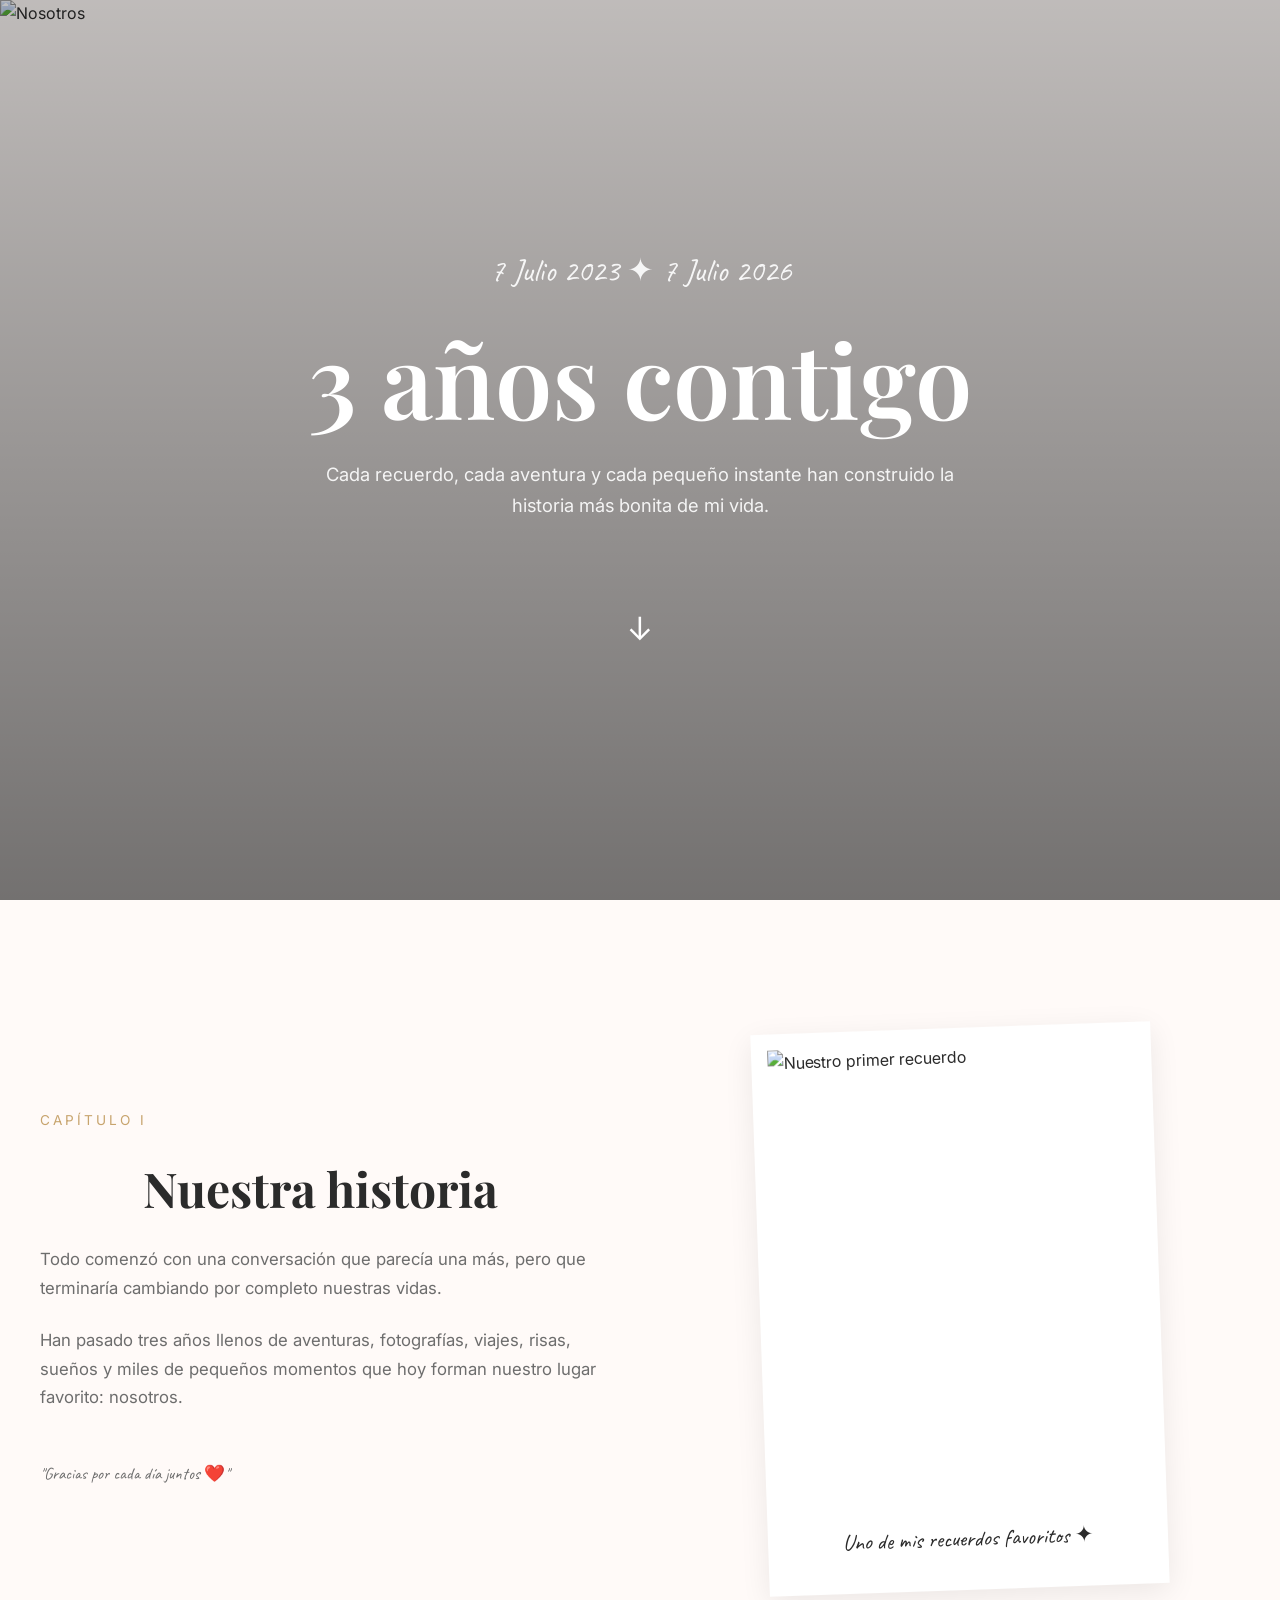
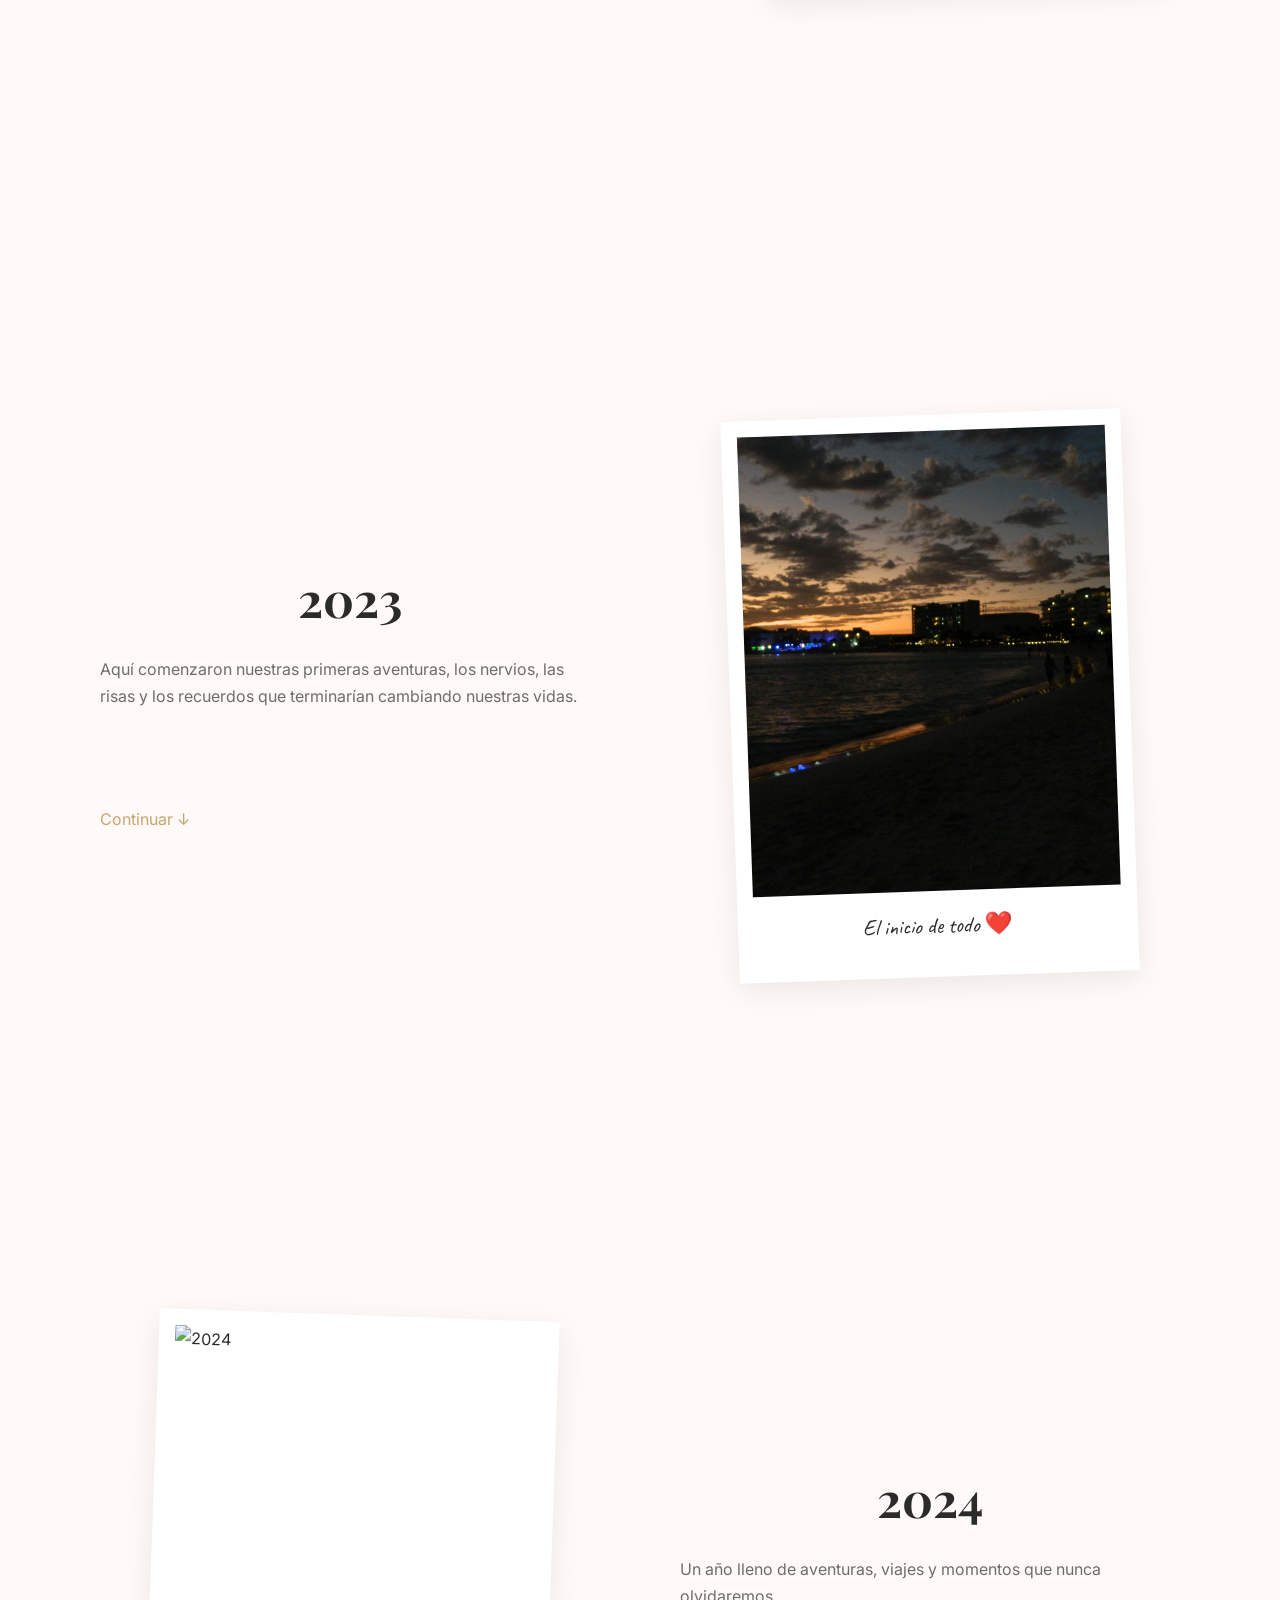
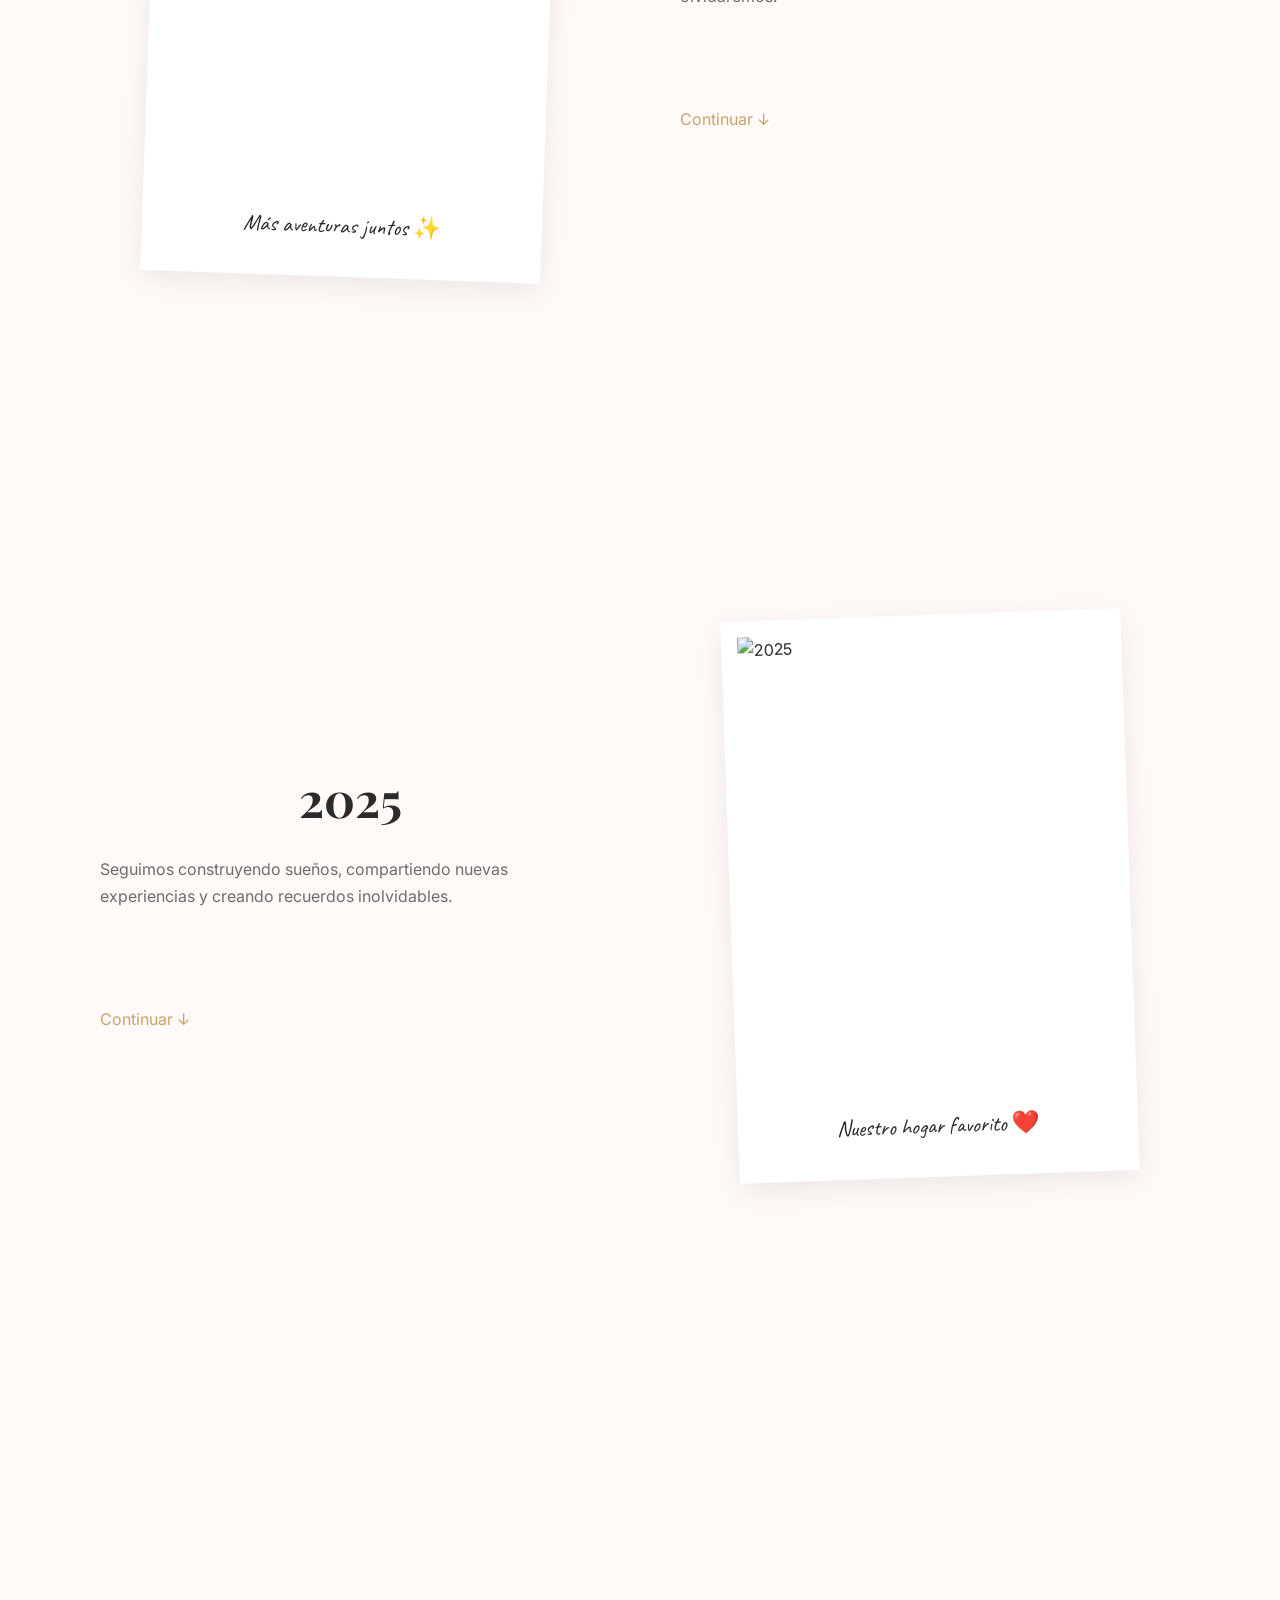
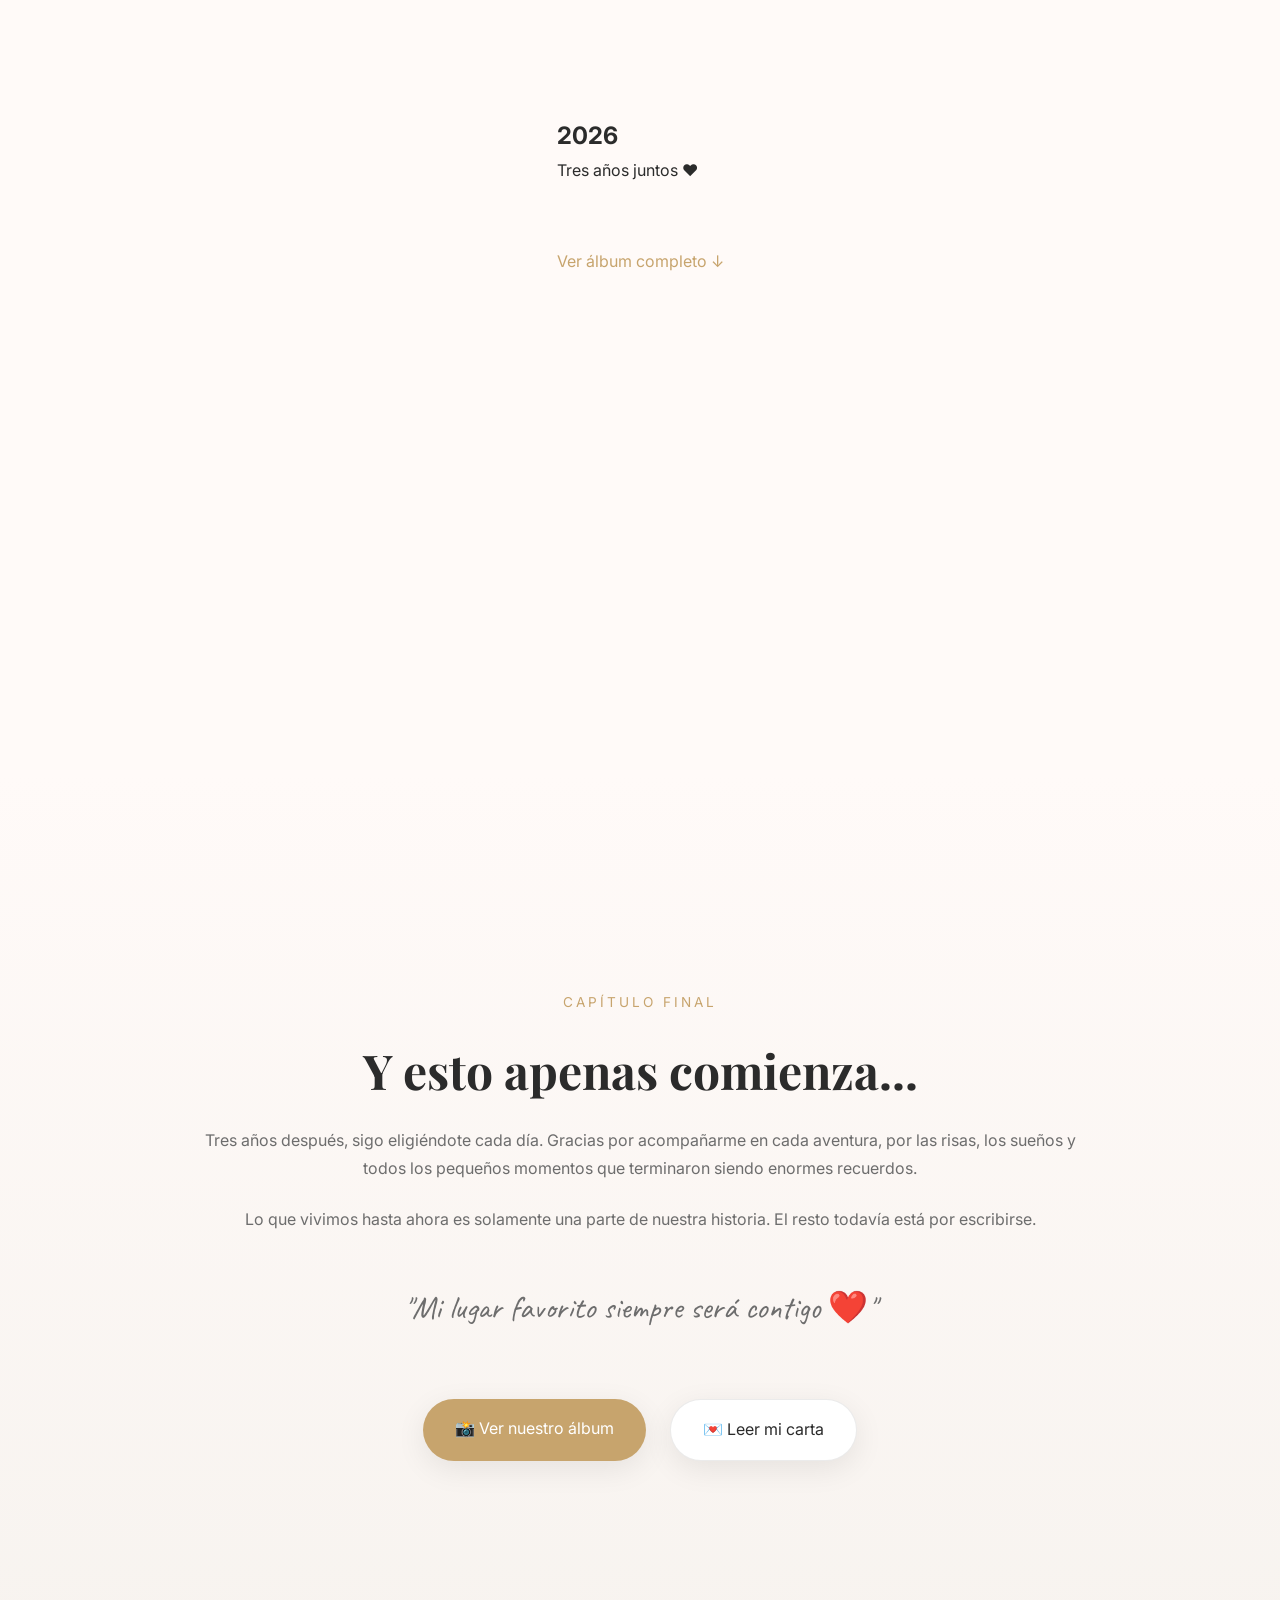
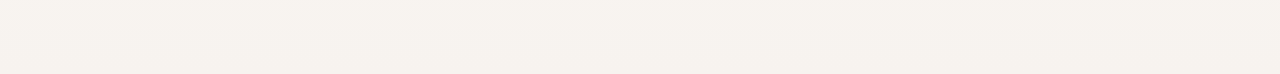
==== index.html @ 251fae8f "Pagina color blanco" ====
<!DOCTYPE html>
<html lang="es">
<head>
    <meta charset="UTF-8">
    <meta name="viewport" content="width=device-width, initial-scale=1.0">

    <title>Felices 3 años</title>

    <!-- Fuentes -->
    <link rel="preconnect" href="https://fonts.googleapis.com">

    <!-- Estilos -->
    <link rel="stylesheet" href="./css/variables.css">
    <link rel="stylesheet" href="./css/reset.css">
    <link rel="stylesheet" href="./css/base.css">
    <link rel="stylesheet" href="./css/sections.css">
    <link rel="stylesheet" href="./css/scrapbook.css">
    <link rel="stylesheet" href="./css/animations.css">

    <meta name="color-scheme" content="light">
</head>

<body>

    <nav id="timeline-nav">

    <a href="#year-2023">2023</a>

    <a href="#year-2024">2024</a>

    <a href="#year-2025">2025</a>

    <a href="#year-2026">2026</a>

    </nav>

    <header id="hero">

        <div class="hero-overlay"></div>

        <img
            class="hero-image"
            src="./assets/photos/hero/main.jpg"
            alt="Nosotros"
        >

        <div class="hero-content">

            <p class="hero-date">
                7 Julio 2023 ✦ 7 Julio 2026
            </p>

            <h1>
                3 años contigo
            </h1>

            <p class="hero-subtitle">
                Cada recuerdo, cada aventura y cada pequeño instante
                han construido la historia más bonita de mi vida.
            </p>

            <a href="#intro" class="scroll-indicator">
                ↓
            </a>

        </div>

        <link
            href="https://fonts.googleapis.com/css2?family=Inter:wght@300;400;500;600&family=Playfair+Display:wght@400;600;700&family=Caveat:wght@400;700&display=swap"
            rel="stylesheet"
        />

    </header>

    <section id="intro">

        <div class="container intro-container">

            <div class="intro-text">

                <span class="section-tag">
                    Capítulo I
                </span>

                <h2 class="section-title">
                    Nuestra historia
                </h2>

                <p>
                    Todo comenzó con una conversación que parecía una más,
                    pero que terminaría cambiando por completo nuestras vidas.
                </p>

                <p>
                    Han pasado tres años llenos de aventuras, fotografías,
                    viajes, risas, sueños y miles de pequeños momentos que hoy
                    forman nuestro lugar favorito: nosotros.
                </p>

                <p class="handwritten-note">
                    "Gracias por cada día juntos ❤️"
                </p>

            </div>

            <div class="intro-photo">

                <div class="polaroid">

                    <img
                        src="./assets/photos/intro/first-memory.jpg"
                        alt="Nuestro primer recuerdo"
                    >

                    <p>
                        Uno de mis recuerdos favoritos ✦
                    </p>

                </div>

            </div>

        </div>

    </section>

    <section id="timeline">

        <section class="timeline-section" id="year-2023">

            <div class="container timeline-content">

                <div class="timeline-text">

                    <h2 class="section-title">2023</h2>

                    <p>
                        Aquí comenzaron nuestras primeras aventuras,
                        los nervios, las risas y los recuerdos que
                        terminarían cambiando nuestras vidas.
                    </p>

                    <a href="#year-2024" class="next-section">
                        Continuar ↓
                    </a>

                </div>

                <div class="timeline-photo">

                    <div class="polaroid rotate-left">

                        <img
                            src="./assets/photos/timeline/2023.jpg"
                            alt="2023"
                        >

                        <p>
                            El inicio de todo ❤️
                        </p>

                    </div>

                </div>

            </div>

        </section>


        <section class="timeline-section" id="year-2024">

            <div class="container timeline-content reverse">

                <div class="timeline-text">

                    <h2 class="section-title">2024</h2>

                    <p>
                        Un año lleno de aventuras, viajes y momentos
                        que nunca olvidaremos.
                    </p>

                    <a href="#year-2025" class="next-section">
                        Continuar ↓
                    </a>

                </div>

                <div class="timeline-photo">

                    <div class="polaroid rotate-right">

                        <img
                            src="./assets/photos/timeline/2024.jpg"
                            alt="2024"
                        >

                        <p>
                            Más aventuras juntos ✨
                        </p>

                    </div>

                </div>

            </div>

        </section>


        <section class="timeline-section" id="year-2025">

            <div class="container timeline-content">

                <div class="timeline-text">

                    <h2 class="section-title">2025</h2>

                    <p>
                        Seguimos construyendo sueños, compartiendo
                        nuevas experiencias y creando recuerdos
                        inolvidables.
                    </p>

                    <a href="#year-2026" class="next-section">
                        Continuar ↓
                    </a>

                </div>

                <div class="timeline-photo">

                    <div class="polaroid rotate-left">

                        <img
                            src="./assets/photos/timeline/2025.jpg"
                            alt="2025"
                        >

                        <p>
                            Nuestro hogar favorito ❤️
                        </p>

                    </div>

                </div>

            </div>

        </section>


        <section
            class="timeline-section"
            id="year-2026"
        >

            <div class="container">

                <h2>2026</h2>

                <p>
                    Tres años juntos ❤️
                </p>

                <a href="#album" class="next-section">
                    Ver álbum completo ↓
                </a>

            </div>

        </section>

    </section>

    <section id="outro">

        <div class="container outro-container">

            <div class="outro-text">

                <span class="section-tag">
                    Capítulo Final
                </span>

                <h2 class="section-title">
                    Y esto apenas comienza...
                </h2>

                <p>
                    Tres años después, sigo eligiéndote cada día.
                    Gracias por acompañarme en cada aventura,
                    por las risas, los sueños y todos los pequeños
                    momentos que terminaron siendo enormes recuerdos.
                </p>

                <p>
                    Lo que vivimos hasta ahora es solamente una parte
                    de nuestra historia. El resto todavía está por escribirse.
                </p>

                <p class="handwritten-note">
                    "Mi lugar favorito siempre será contigo ❤️"
                </p>

            </div>

            <div class="outro-actions">

                <a
                    class="outro-button"
                    href="./album.html"
                >
                    📸 Ver nuestro álbum
                </a>

                <a
                    class="outro-button secondary"
                    href="./letter.html"
                >
                    💌 Leer mi carta
                </a>

            </div>

        </div>

    </section>

    <!-- <section id="album"></section>

    <section id="letter"></section> -->

    <footer></footer>

    <script src="./js/main.js"></script>
    <script src="./js/timeline.js"></script>
    <script src="./js/gallery.js"></script>

</body>
</html>
---- css/variables.css ----
:root {

    /* Colores */

    --bg-main: #fffaf8;
    --bg-secondary: #f7f3ef;

    --text-primary: #2b2b2b;
    --text-secondary: #6d6d6d;

    --accent-pink: #e9c6cf;
    --accent-gold: #c7a46d;
    --accent-green: #b9c7b2;

    --border-soft: rgba(0,0,0,0.08);

    /* Tipografías */

    --font-title: "Playfair Display", serif;
    --font-body: "Inter", sans-serif;
    --font-handwritten: "Caveat", cursive;

    /* Espaciados */

    --section-padding: 8rem;
    --content-width: 1200px;

    /* Sombras */

    --shadow-soft:
        0 8px 30px rgba(0,0,0,0.08);

    /* Transiciones */

    --transition:
        0.3s ease;
}
---- css/base.css ----
html {

    color-scheme: light;
}

body {

    background: var(--bg-main);

    color: var(--text-primary);

    font-family: var(--font-body);

    line-height: 1.7;

    overflow-x: hidden;
}

section {

    padding:
        var(--section-padding)
        2rem;
}

.container {

    max-width: var(--content-width);

    margin: 0 auto;
}

.section-title {

    font-family: var(--font-title);

    font-size: 3rem;

    text-align: center;

    margin-bottom: 1rem;
}

.section-subtitle {

    text-align: center;

    color: var(--text-secondary);

    margin-bottom: 4rem;
}

@media (max-width: 900px) {

    .intro-container {

        grid-template-columns: 1fr;

        gap: 3rem;
    }

    .intro-photo {

        order: -1;
    }

}

.page-nav {

    position: sticky;

    top: 0;

    z-index: 100;

    display: flex;

    justify-content: space-between;

    padding: 1.5rem 3rem;

    backdrop-filter: blur(12px);

    background:
        rgba(255,255,255,0.75);

    border-bottom:
        1px solid var(--border-soft);
}

.page-nav a {

    text-decoration: none;

    color: var(--text-primary);

    transition: var(--transition);
}

.page-nav a:hover {

    color: var(--accent-gold);
}

@media (max-width: 900px) {

    .timeline-content,
    .timeline-content.reverse {

        grid-template-columns: 1fr;

        direction: ltr;

        gap: 3rem;
    }

    .timeline-photo {

        order: -1;
    }

}
---- css/sections.css ----
/* =======================
   HERO
======================= */

#hero {

    position: relative;

    height: 100vh;

    overflow: hidden;

    display: flex;
    justify-content: center;
    align-items: center;
}

.hero-image {

    position: absolute;

    inset: 0;

    width: 100%;
    height: 100%;

    object-fit: cover;

    z-index: 1;
}

.hero-overlay {

    position: absolute;

    inset: 0;

    background:
        linear-gradient(
            to bottom,
            rgba(0,0,0,0.25),
            rgba(0,0,0,0.55)
        );

    z-index: 2;
}

.hero-content {

    position: relative;

    z-index: 3;

    max-width: 800px;

    text-align: center;

    color: white;

    padding: 2rem;
}

.hero-date {

    font-family: var(--font-handwritten);

    font-size: 2rem;

    margin-bottom: 1.5rem;

    opacity: 0.9;
}

.hero-content h1 {

    font-family: var(--font-title);

    font-size: clamp(4rem, 8vw, 7rem);

    font-weight: 600;

    margin-bottom: 1.5rem;

    line-height: 1.1;
}

.hero-subtitle {

    max-width: 650px;

    margin: 0 auto;

    font-size: 1.15rem;

    opacity: 0.9;
}

.scroll-indicator {

    display: inline-block;

    margin-top: 5rem;

    color: white;

    text-decoration: none;

    font-size: 2rem;

    animation:
        floatArrow
        2s
        infinite;
}

@keyframes floatArrow {

    0% {
        transform: translateY(0);
    }

    50% {
        transform: translateY(12px);
    }

    100% {
        transform: translateY(0);
    }
}

/* =======================
   INTRO
======================= */

#intro {

    background: var(--bg-main);
}

.intro-container {

    display: grid;

    grid-template-columns: 1fr 1fr;

    gap: 5rem;

    align-items: center;
}

.intro-text p {

    margin-bottom: 1.5rem;

    color: var(--text-secondary);

    font-size: 1.05rem;
}

.section-tag {

    display: inline-block;

    margin-bottom: 1rem;

    letter-spacing: 3px;

    text-transform: uppercase;

    color: var(--accent-gold);

    font-size: 0.85rem;
}

.handwritten-note {

    margin-top: 3rem;

    font-family: var(--font-handwritten);

    font-size: 2rem;

    color: var(--accent-gold);
}

/* =======================
   TIMELINE NAV
======================= */

#timeline-nav {

    position: fixed;

    left: 40px;
    top: 50%;

    transform: translateY(-50%);

    z-index: 100;

    display: flex;
    flex-direction: column;

    gap: 2rem;

    opacity: 0;

    pointer-events: none;

    transition:
        opacity 0.4s ease,
        transform 0.4s ease;
}

#timeline-nav.visible {

    opacity: 1;

    pointer-events: auto;
}

#timeline-nav a {

    position: relative;

    color: var(--text-secondary);

    text-decoration: none;

    transition: var(--transition);

    padding-left: 24px;
}

#timeline-nav a::before {

    content: "";

    position: absolute;

    left: 0;
    top: 50%;

    transform: translateY(-50%);

    width: 10px;
    height: 10px;

    border-radius: 50%;

    background: rgba(0,0,0,0.15);

    transition: var(--transition);
}

#timeline-nav::before {

    content: "";

    position: absolute;

    left: 4px;

    top: 10px;

    bottom: 10px;

    width: 2px;

    background: rgba(0,0,0,0.12);
}

#timeline-nav a:hover {

    color: var(--text-primary);
}

#timeline-nav a:hover::before {

    transform:
        translateY(-50%)
        scale(1.4);

    background:
        var(--accent-gold);
}

#timeline-nav a.active {

    color:
        var(--accent-gold);

    font-weight: 600;
}

#timeline-nav a.active::before {

    background:
        var(--accent-gold);

    transform:
        translateY(-50%)
        scale(1.6);
}

.timeline-section {

    min-height: 100vh;

    display: flex;

    align-items: center;
}

.next-section {

    display: inline-block;

    margin-top: 4rem;

    color: var(--accent-gold);

    text-decoration: none;

    transition: var(--transition);
}

.next-section:hover {

    transform: translateY(5px);
}

.timeline-content {

    display: grid;

    grid-template-columns: 1fr 1fr;

    gap: 5rem;

    align-items: center;
}

.timeline-content.reverse {

    direction: rtl;
}

.timeline-content.reverse > * {

    direction: ltr;
}

.timeline-text p {

    max-width: 500px;

    color: var(--text-secondary);

    margin-bottom: 2rem;
}

/* =======================
   OUTRO
======================= */

#outro {

    min-height: 100vh;

    display: flex;

    align-items: center;

    background:
        linear-gradient(
            180deg,
            var(--bg-main),
            var(--bg-secondary)
        );
}

.outro-container {

    max-width: 900px;

    text-align: center;
}

.outro-text p {

    margin-bottom: 1.5rem;

    color: var(--text-secondary);
}

.outro-actions {

    margin-top: 4rem;

    display: flex;

    justify-content: center;

    gap: 1.5rem;

    flex-wrap: wrap;
}

.outro-button {

    padding: 1rem 2rem;

    border-radius: 999px;

    text-decoration: none;

    color: white;

    background: var(--accent-gold);

    transition: var(--transition);

    box-shadow: var(--shadow-soft);
}

.outro-button:hover {

    transform:
        translateY(-4px);
}

.outro-button.secondary {

    background: white;

    color: var(--text-primary);

    border: 1px solid var(--border-soft);
}
---- css/scrapbook.css ----
.polaroid {

    background: white;

    padding: 1rem 1rem 2rem;

    box-shadow: var(--shadow-soft);

    transform: rotate(-2deg);

    max-width: 400px;

    margin: 0 auto;

    transition: var(--transition);
}

.polaroid:hover {

    transform: translateY(-8px);
}

.polaroid img {

    aspect-ratio: 4 / 5;

    object-fit: cover;
}

.polaroid p {

    margin-top: 1rem;

    text-align: center;

    font-family: var(--font-handwritten);

    font-size: 1.4rem;

    color: var(--text-primary);
}

.rotate-left {

    transform: rotate(-2deg);
}

.rotate-right {

    transform: rotate(2deg);
}
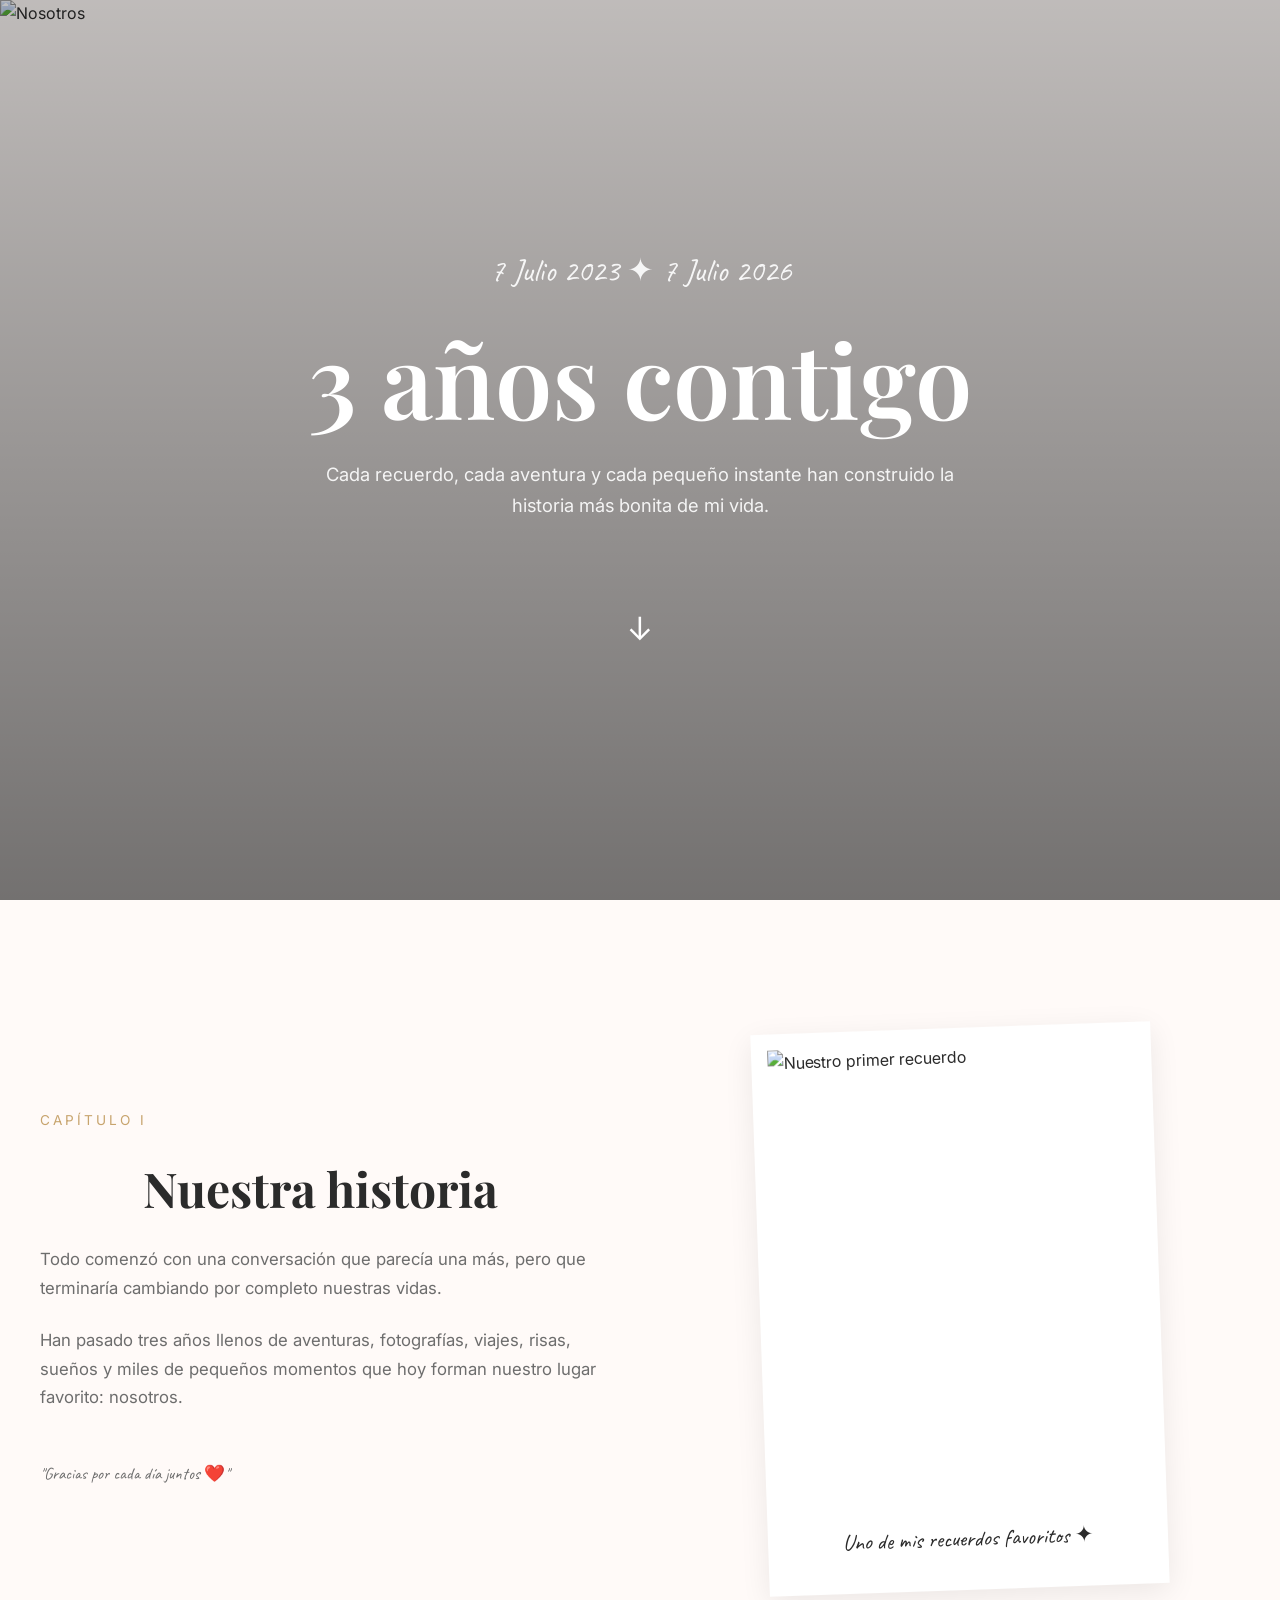
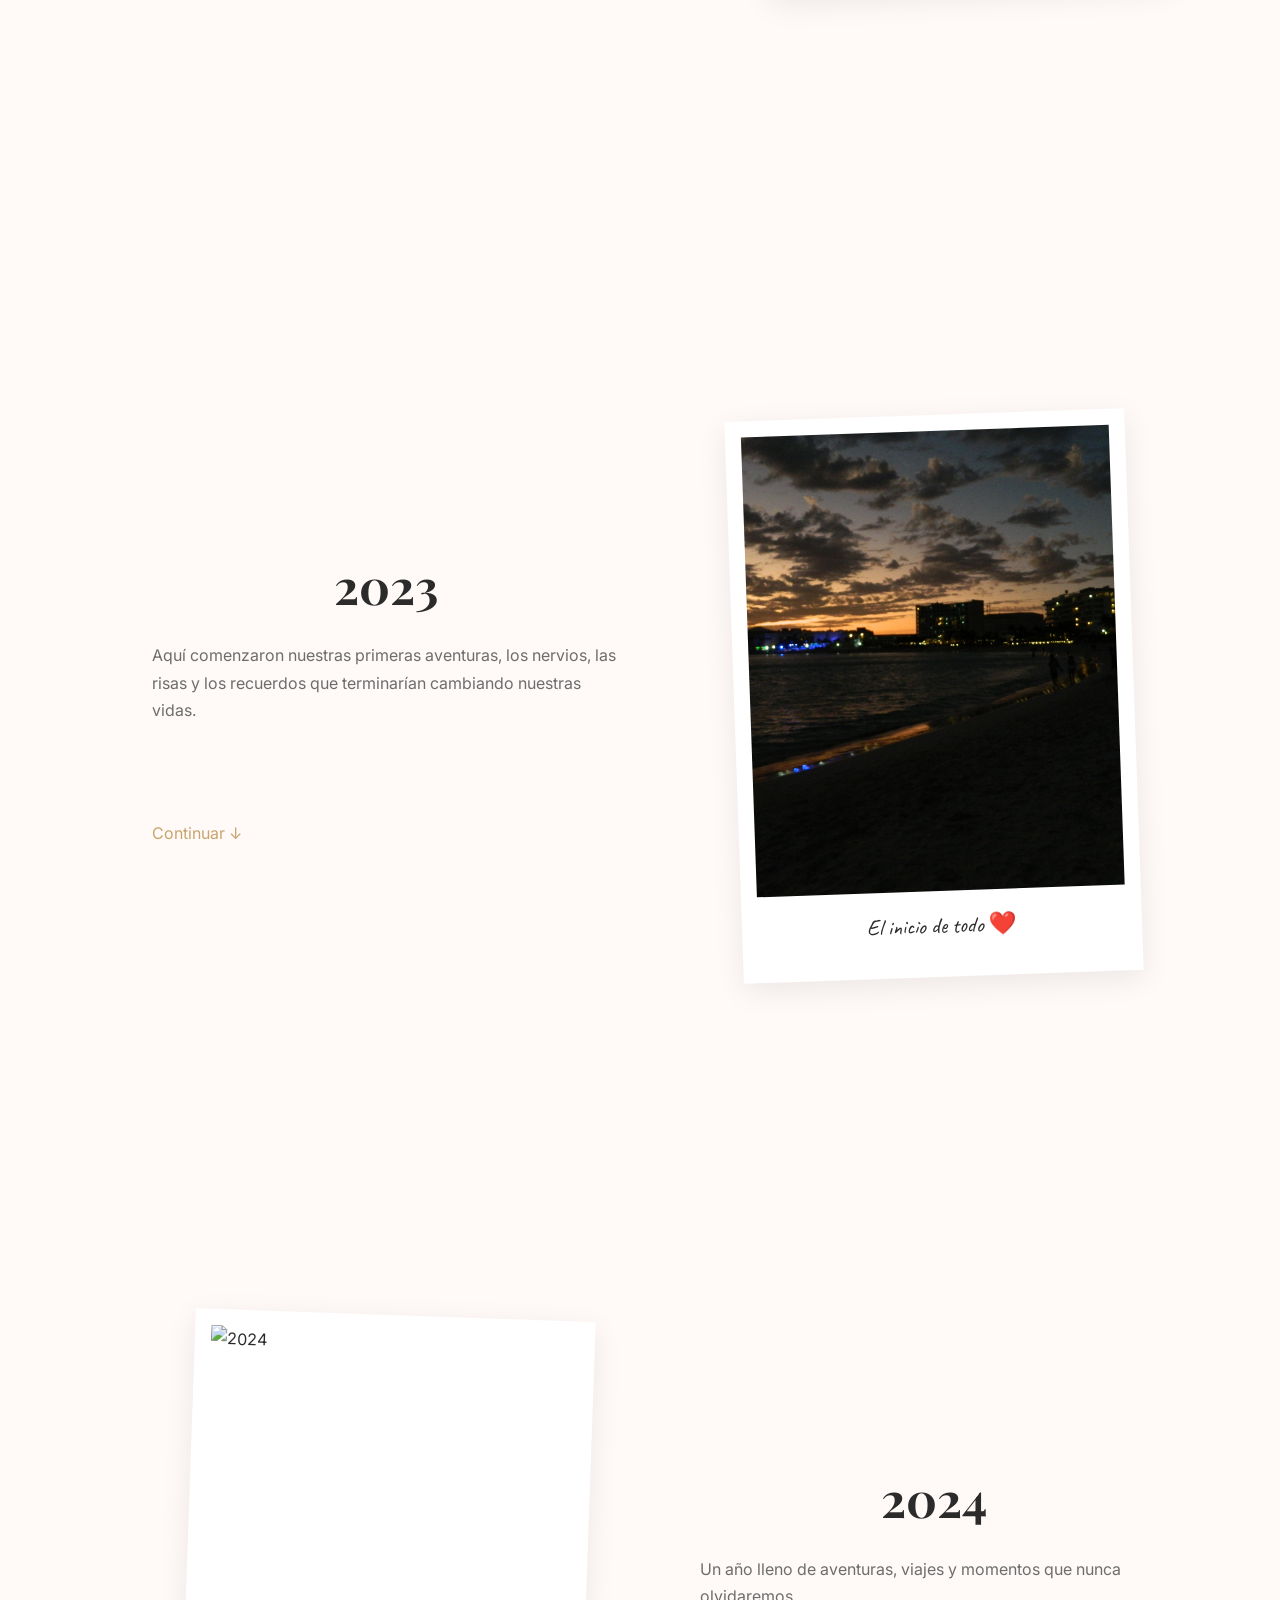
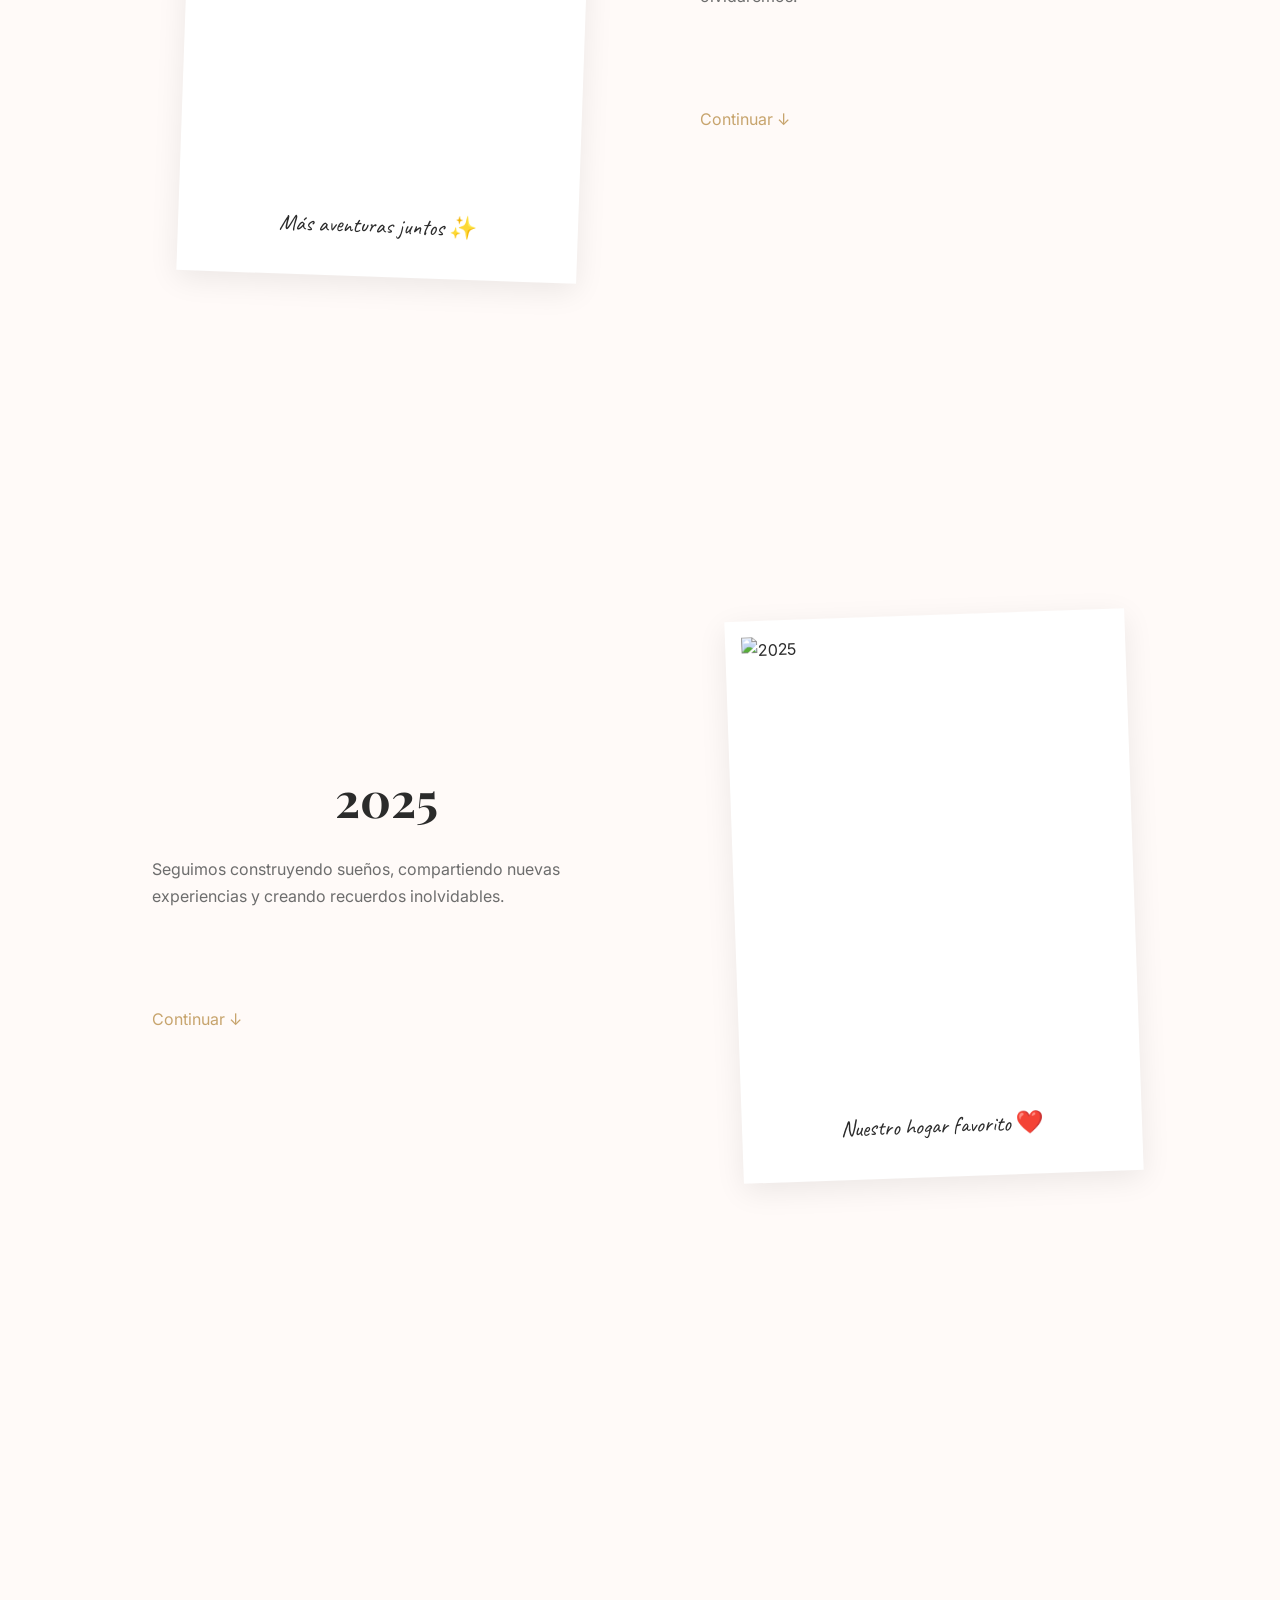
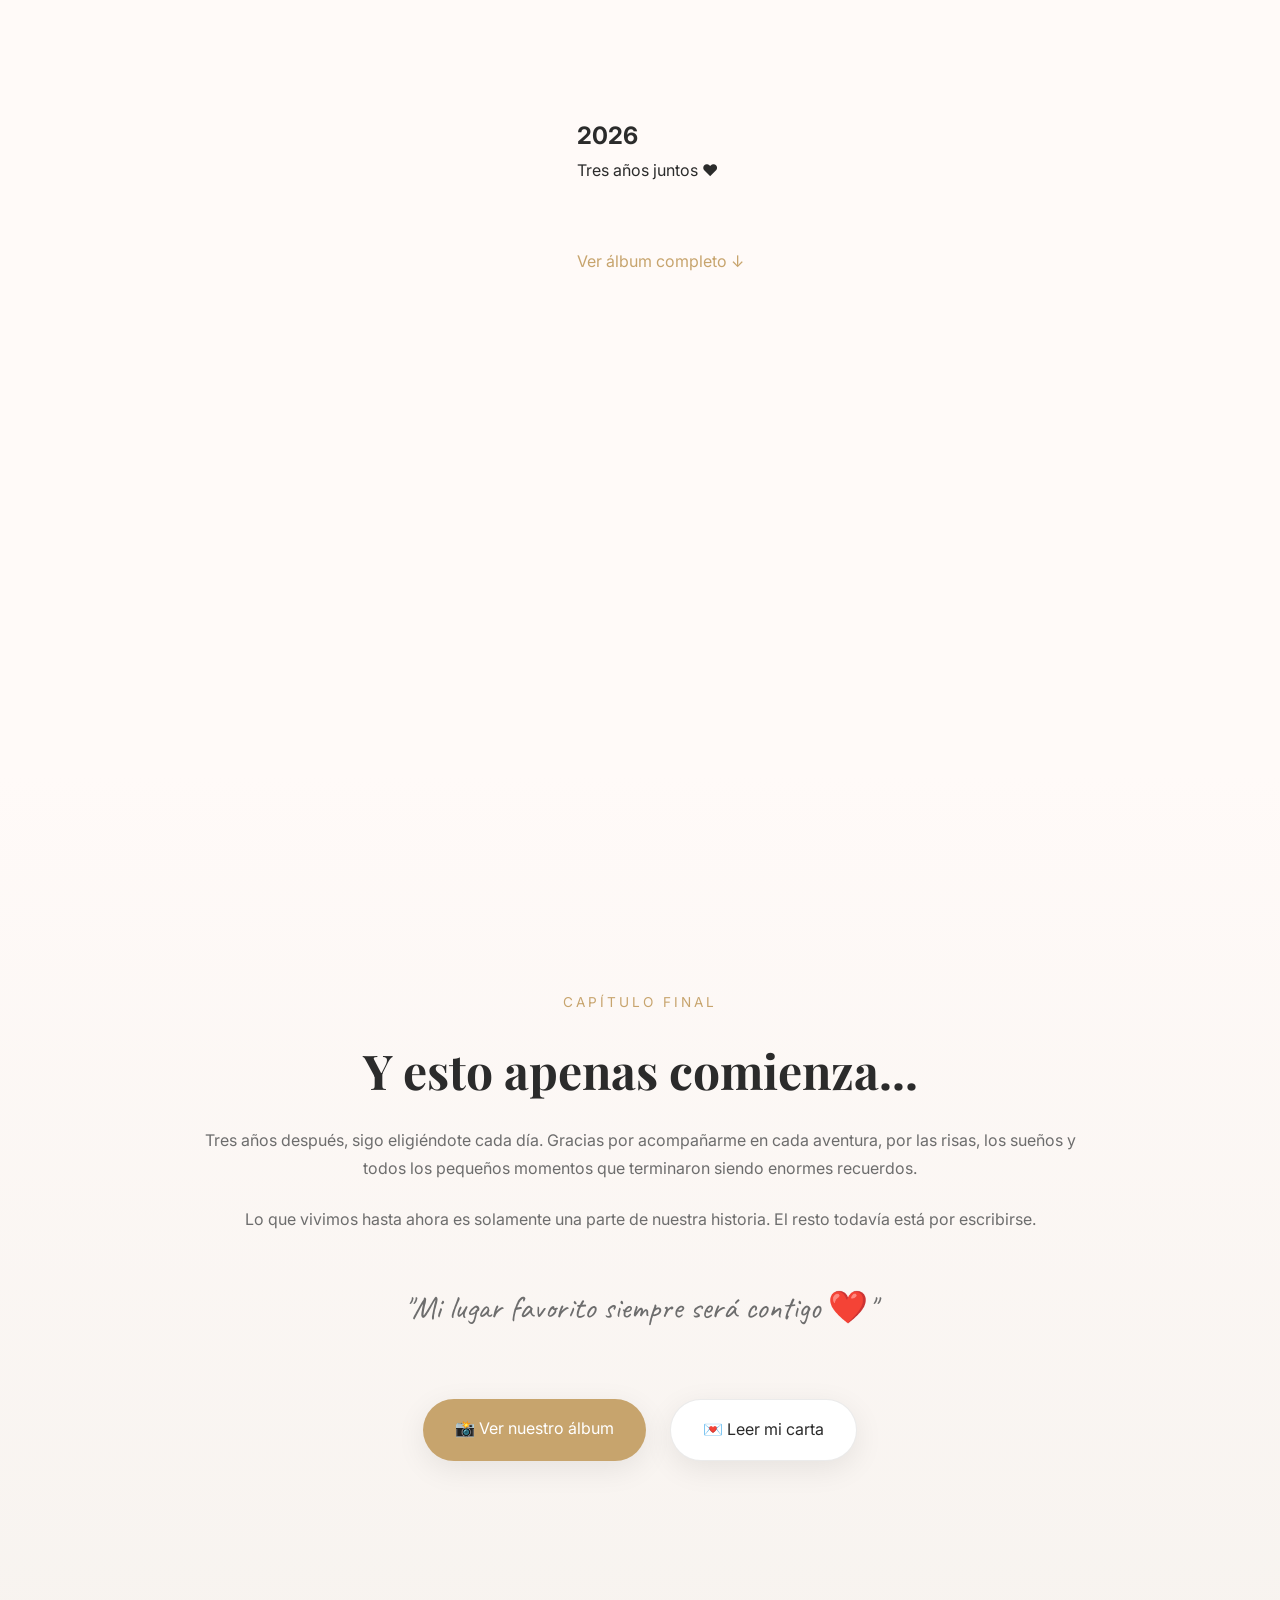
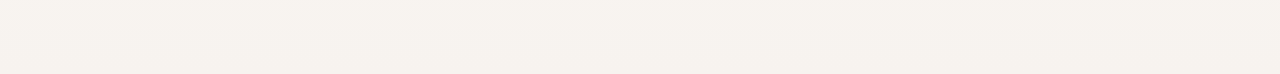
==== commit 700aaa76: "Wrapper para timeline" ====
--- a/index.html
+++ b/index.html
@@ -124,7 +124,7 @@
 
     </section>
 
-    <section id="timeline">
+    <section id="timeline" class="container timeline-wrapper">
 
         <section class="timeline-section" id="year-2023">
 
--- a/css/sections.css
+++ b/css/sections.css
@@ -312,6 +312,17 @@
     align-items: center;
 }
 
+.timeline-wrapper {
+
+    max-width: 1300px;
+
+    margin: 0 auto;
+
+    padding-left: 120px;
+
+    padding-right: 80px;
+}
+
 .next-section {
 
     display: inline-block;
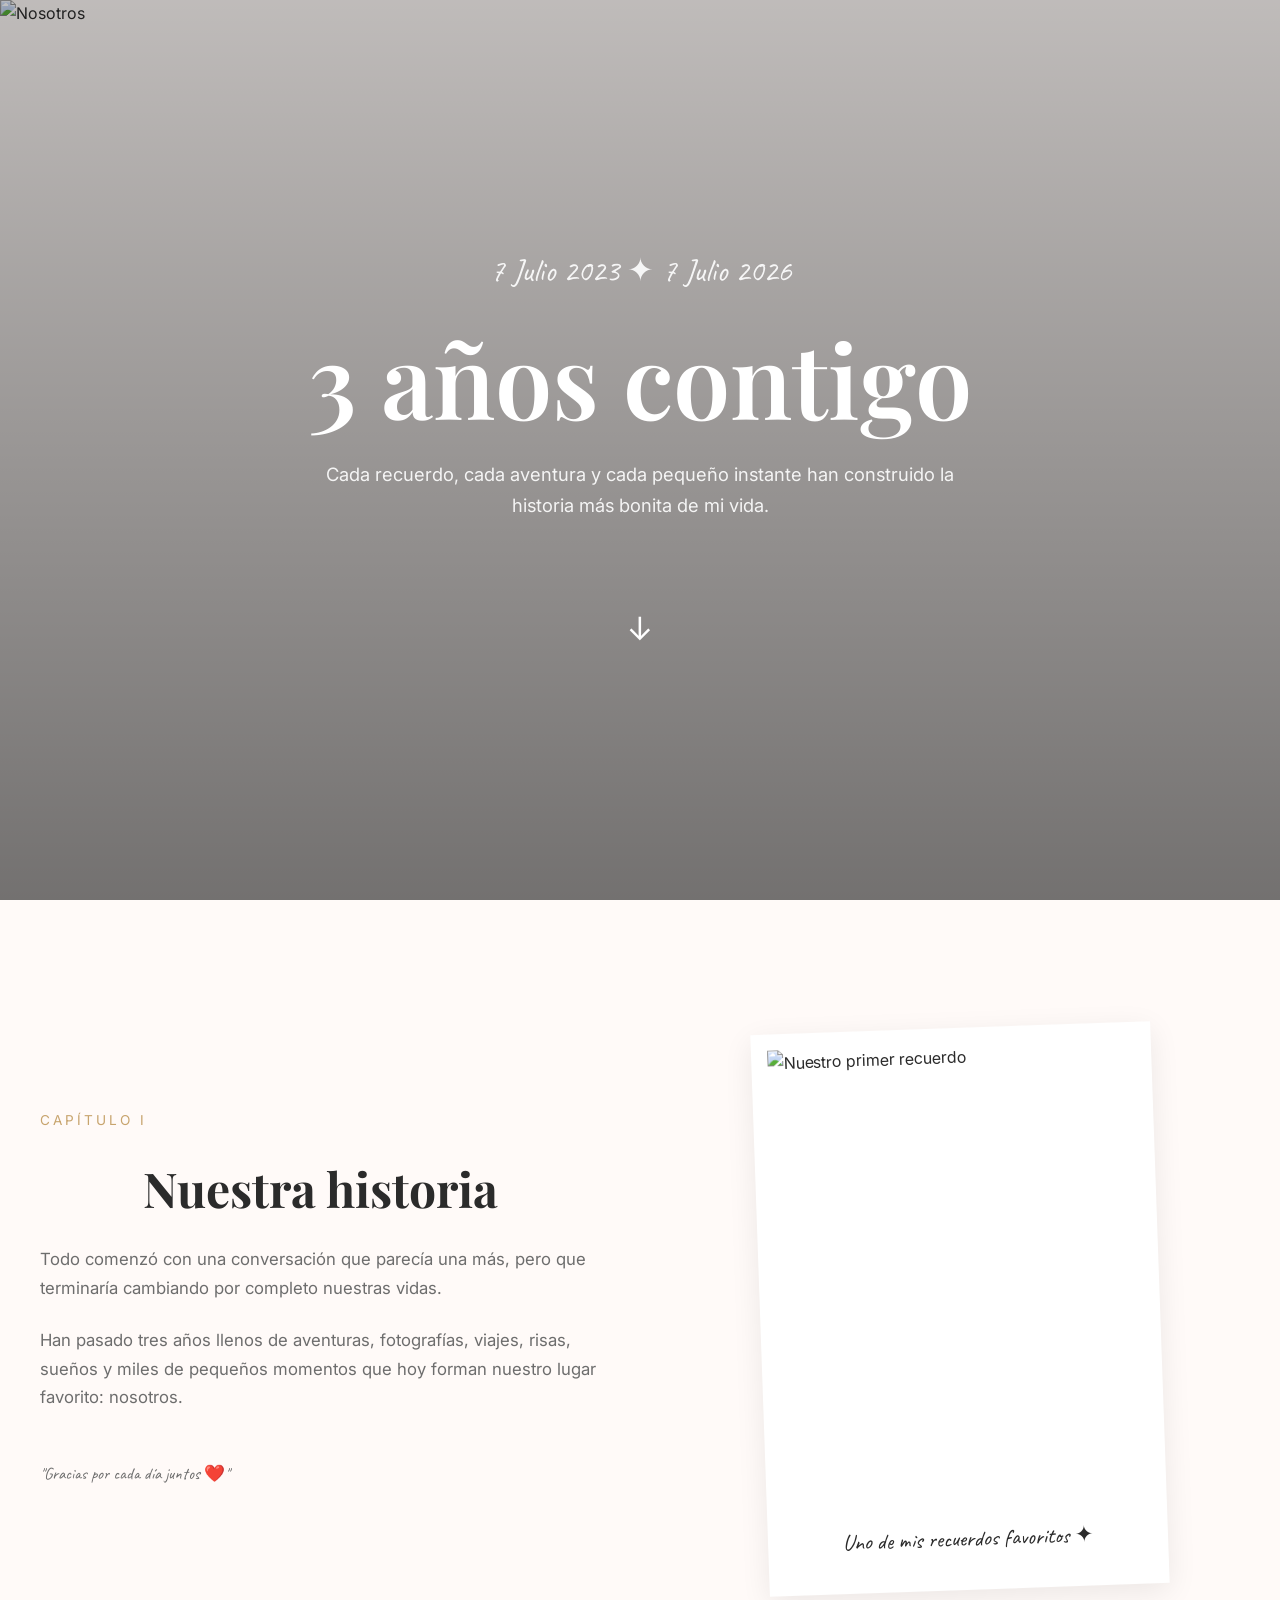
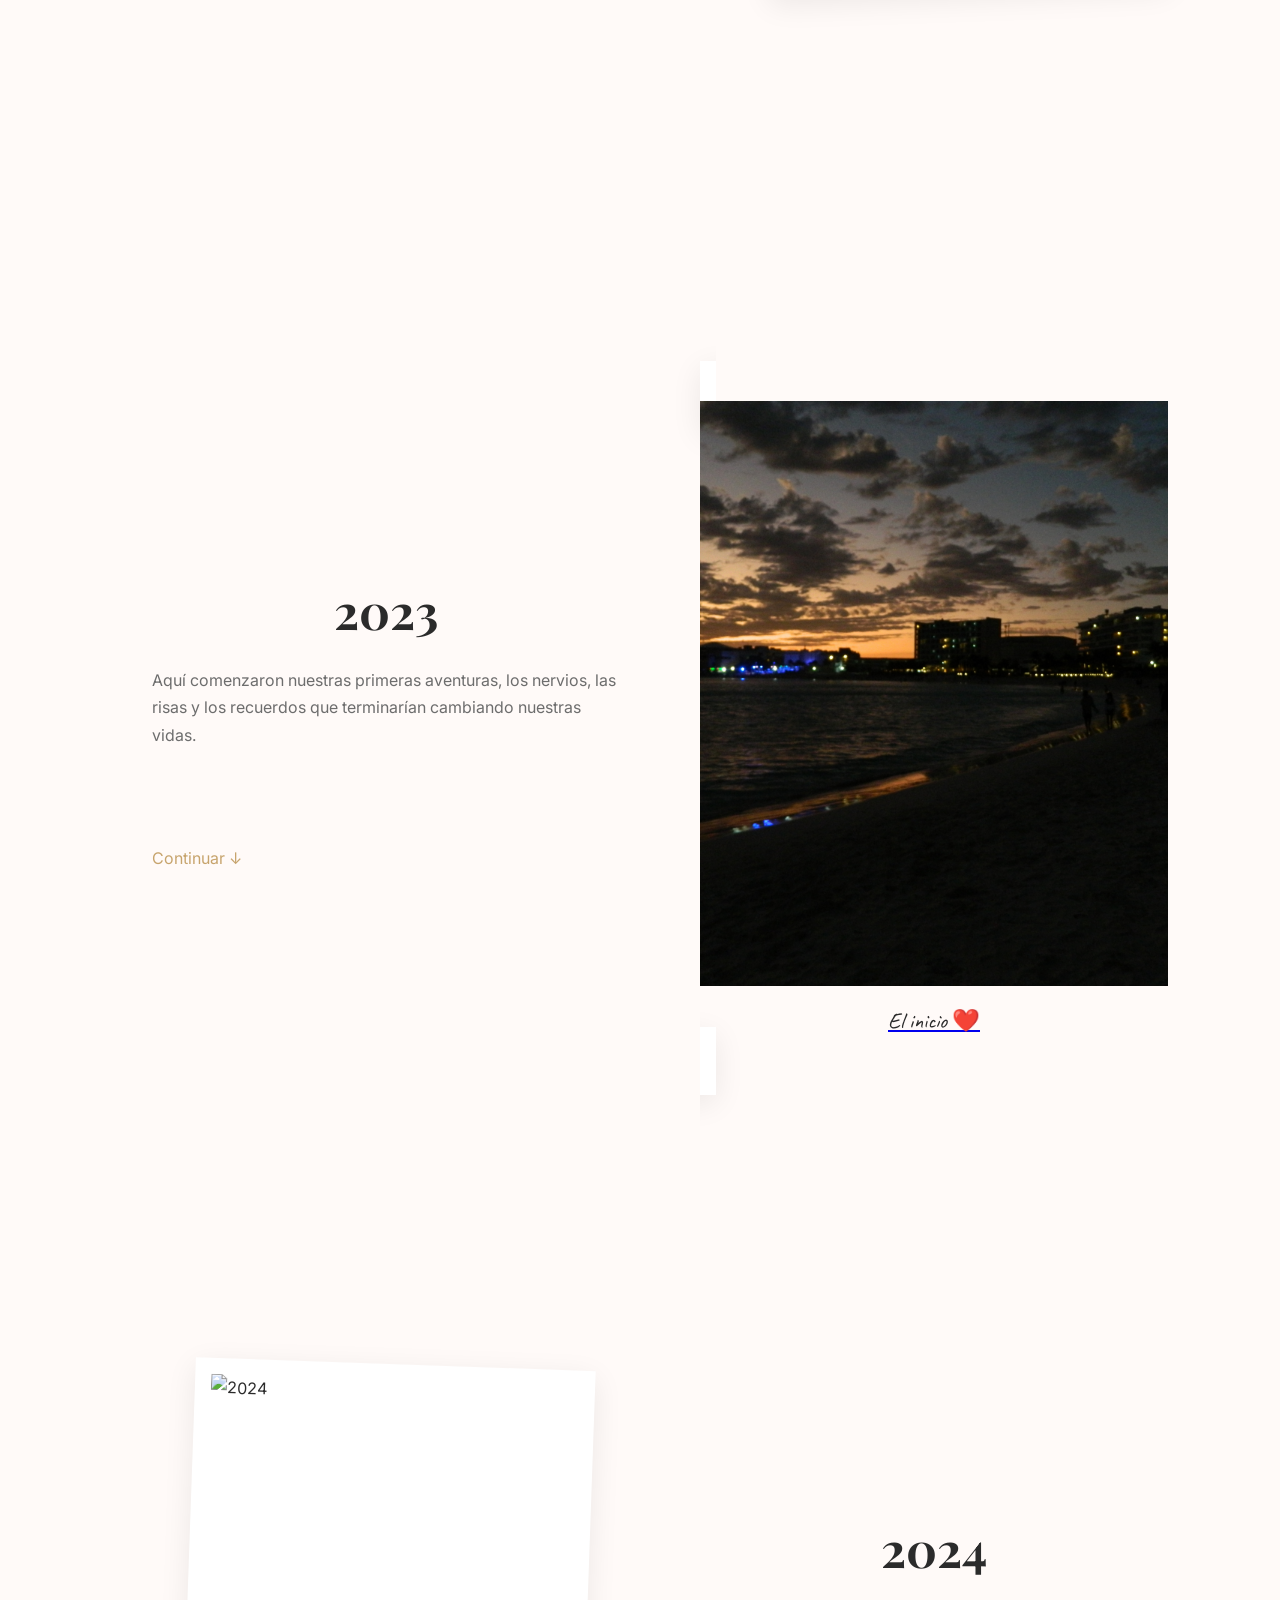
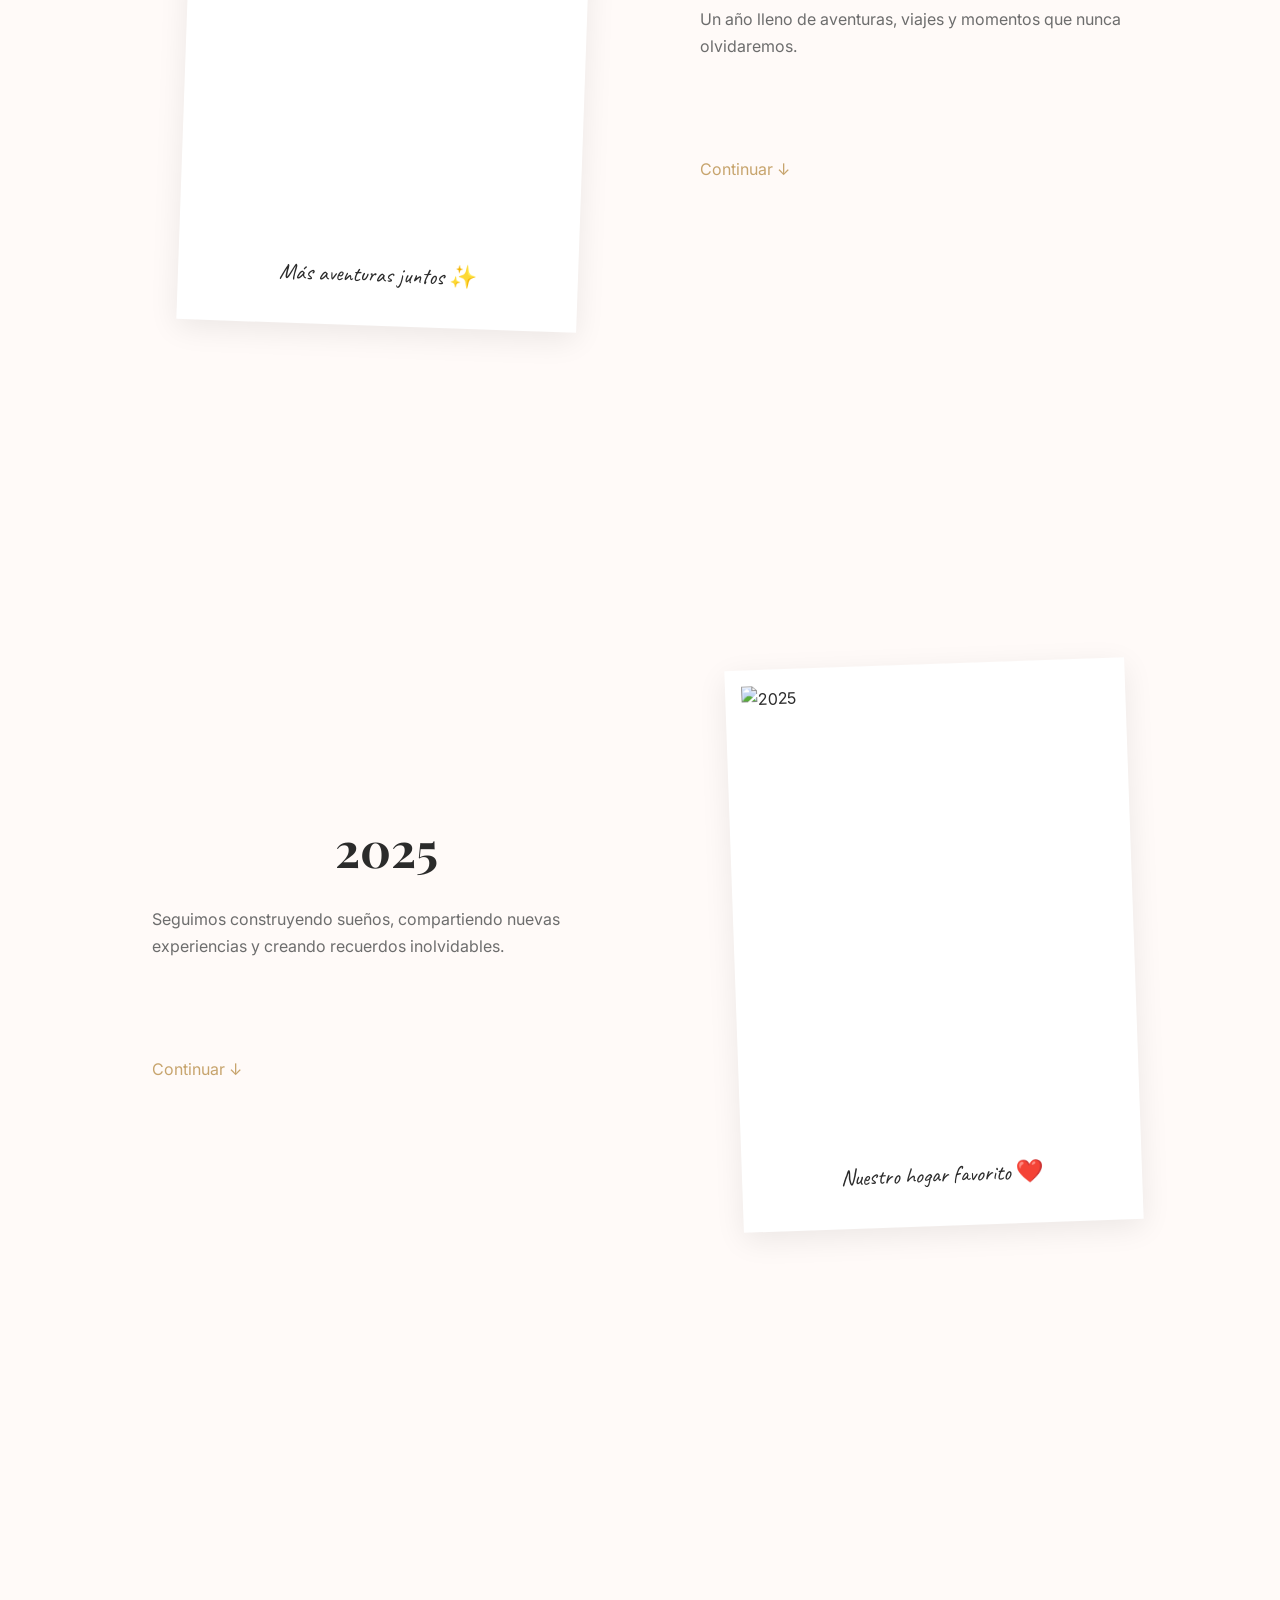
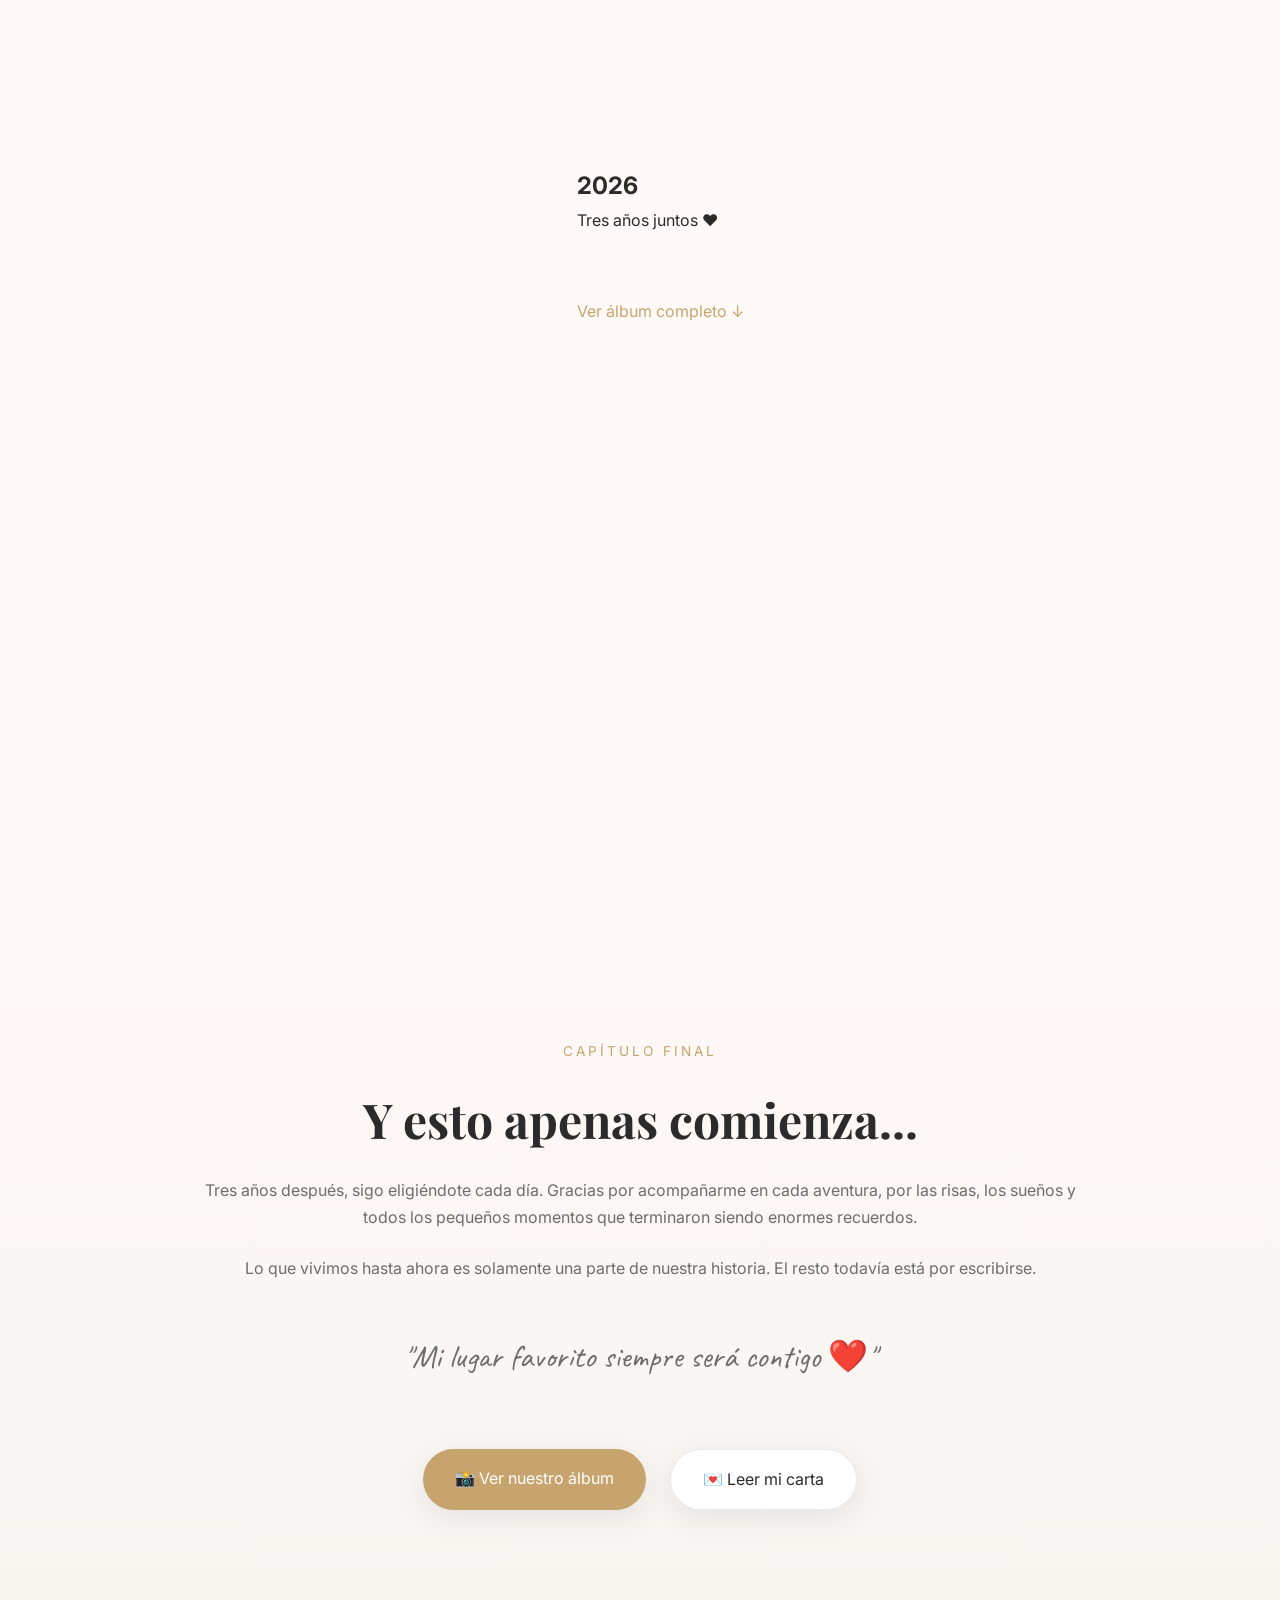
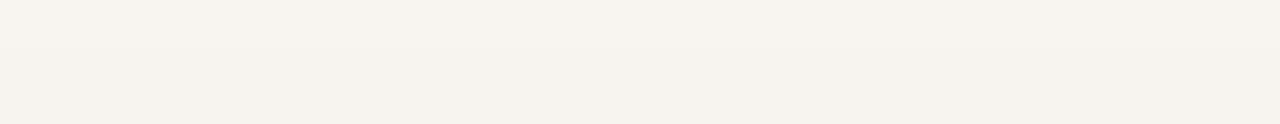
==== commit 0dda490b: "zooming to polaroids" ====
--- a/index.html
+++ b/index.html
@@ -18,6 +18,12 @@
     <link rel="stylesheet" href="./css/animations.css">
 
     <meta name="color-scheme" content="light">
+
+    <link
+        rel="stylesheet"
+        href="https://cdn.jsdelivr.net/npm/photoswipe@5/dist/photoswipe.css"
+    />
+
 </head>
 
 <body>
@@ -148,18 +154,25 @@
 
                 <div class="timeline-photo">
 
-                    <div class="polaroid rotate-left">
+                    <a
+                        class="polaroid rotate-left"
+
+                        href="./assets/photos/timeline/2023.jpg"
+
+                        data-pswp-width="4320"
+
+                        data-pswp-height="3240"
+
+                    >
 
                         <img
                             src="./assets/photos/timeline/2023.jpg"
                             alt="2023"
                         >
 
-                        <p>
-                            El inicio de todo ❤️
-                        </p>
-
-                    </div>
+                        <p>El inicio ❤️</p>
+
+                    </a>
 
                 </div>
 
@@ -251,9 +264,7 @@
         </section>
 
 
-        <section
-            class="timeline-section"
-            id="year-2026"
+        <section class="timeline-section" id="year-2026"
         >
 
             <div class="container">
@@ -337,6 +348,7 @@
     <script src="./js/main.js"></script>
     <script src="./js/timeline.js"></script>
     <script src="./js/gallery.js"></script>
+    <script type="module" src="./js/album.js"></script>
 
 </body>
 </html>
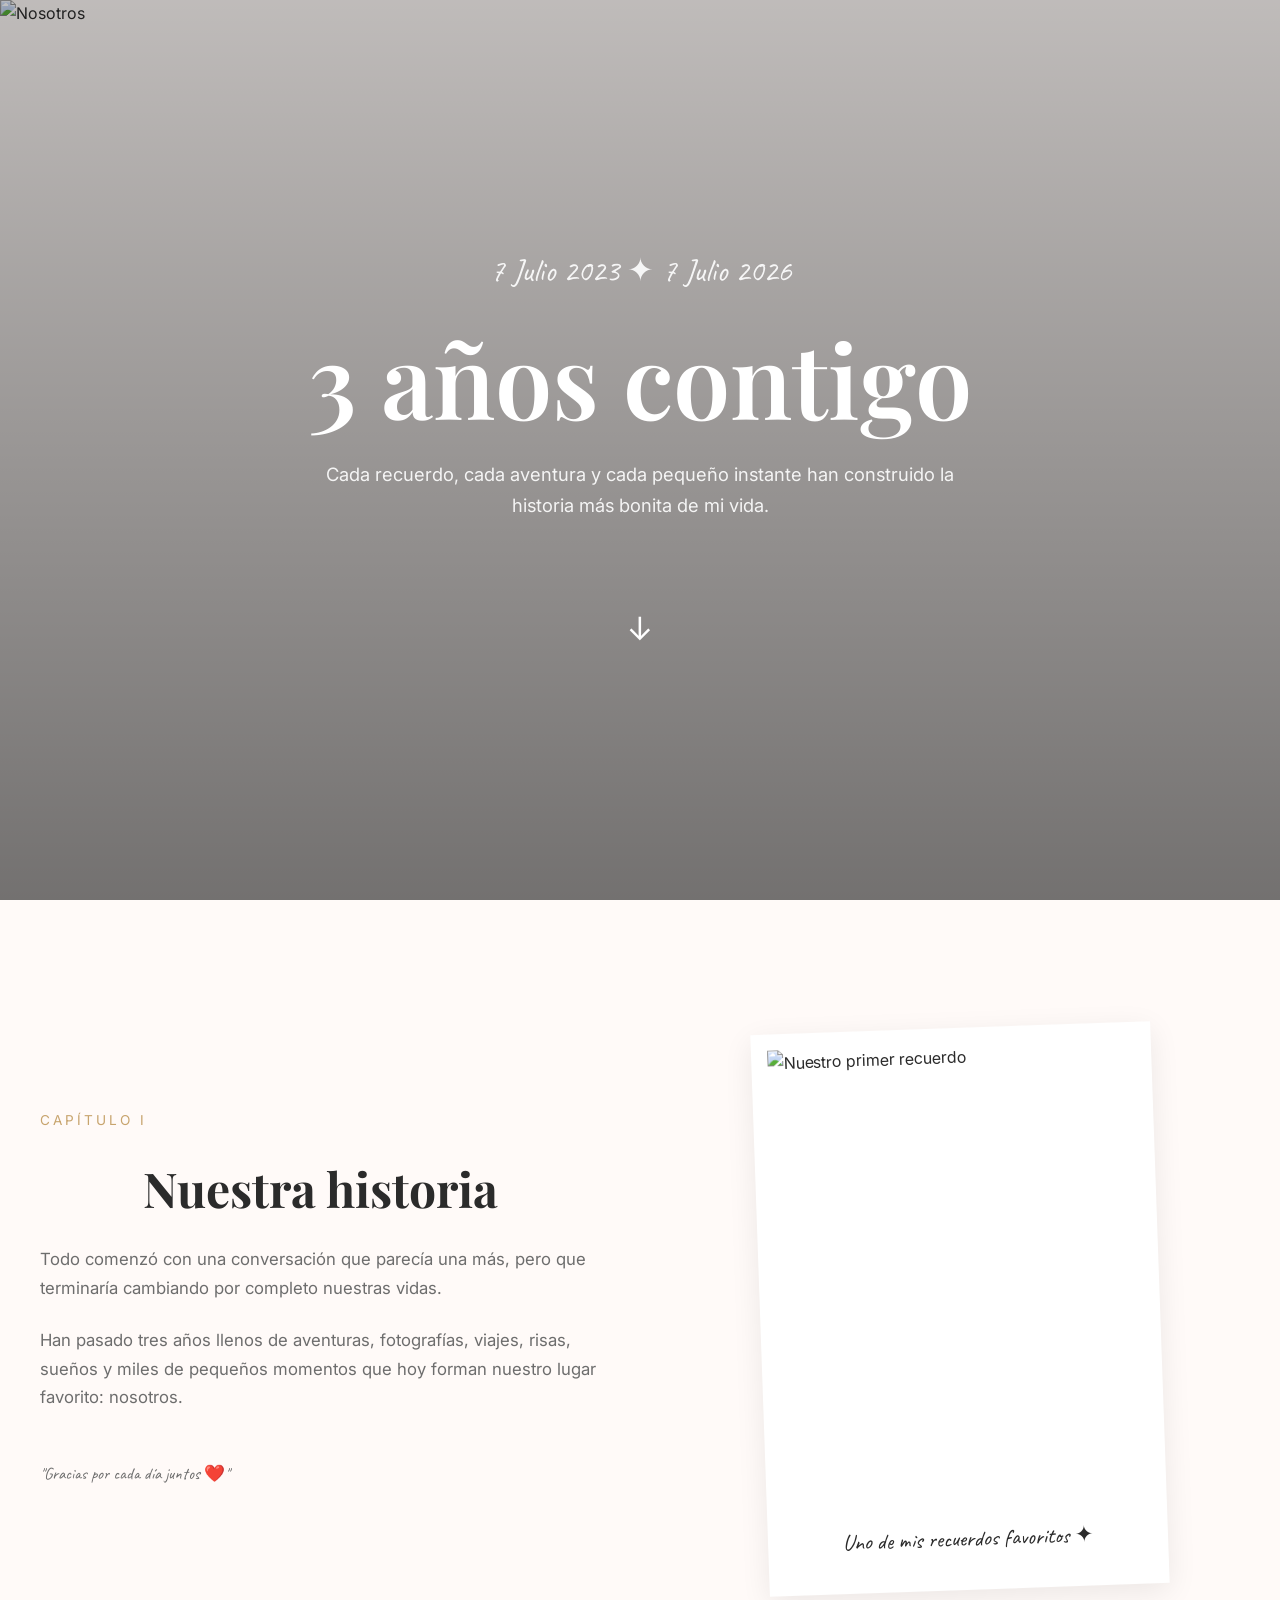
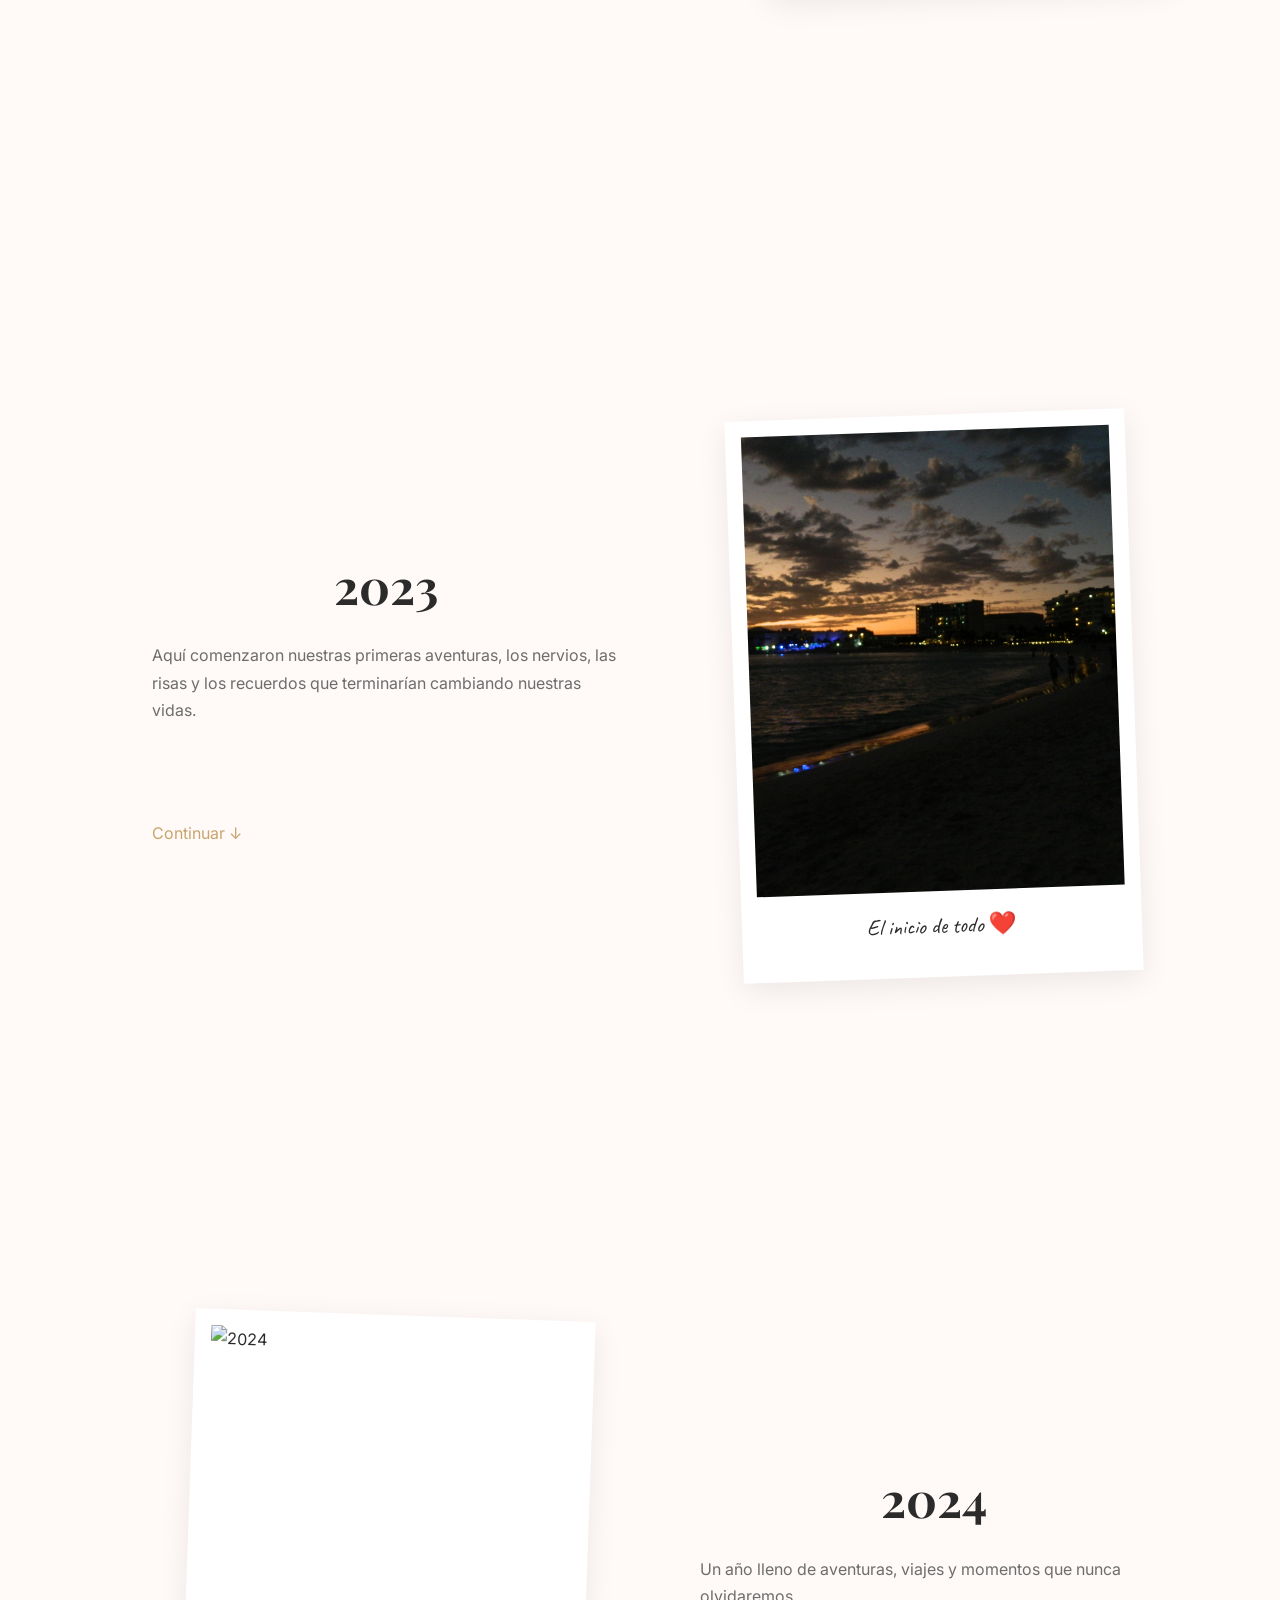
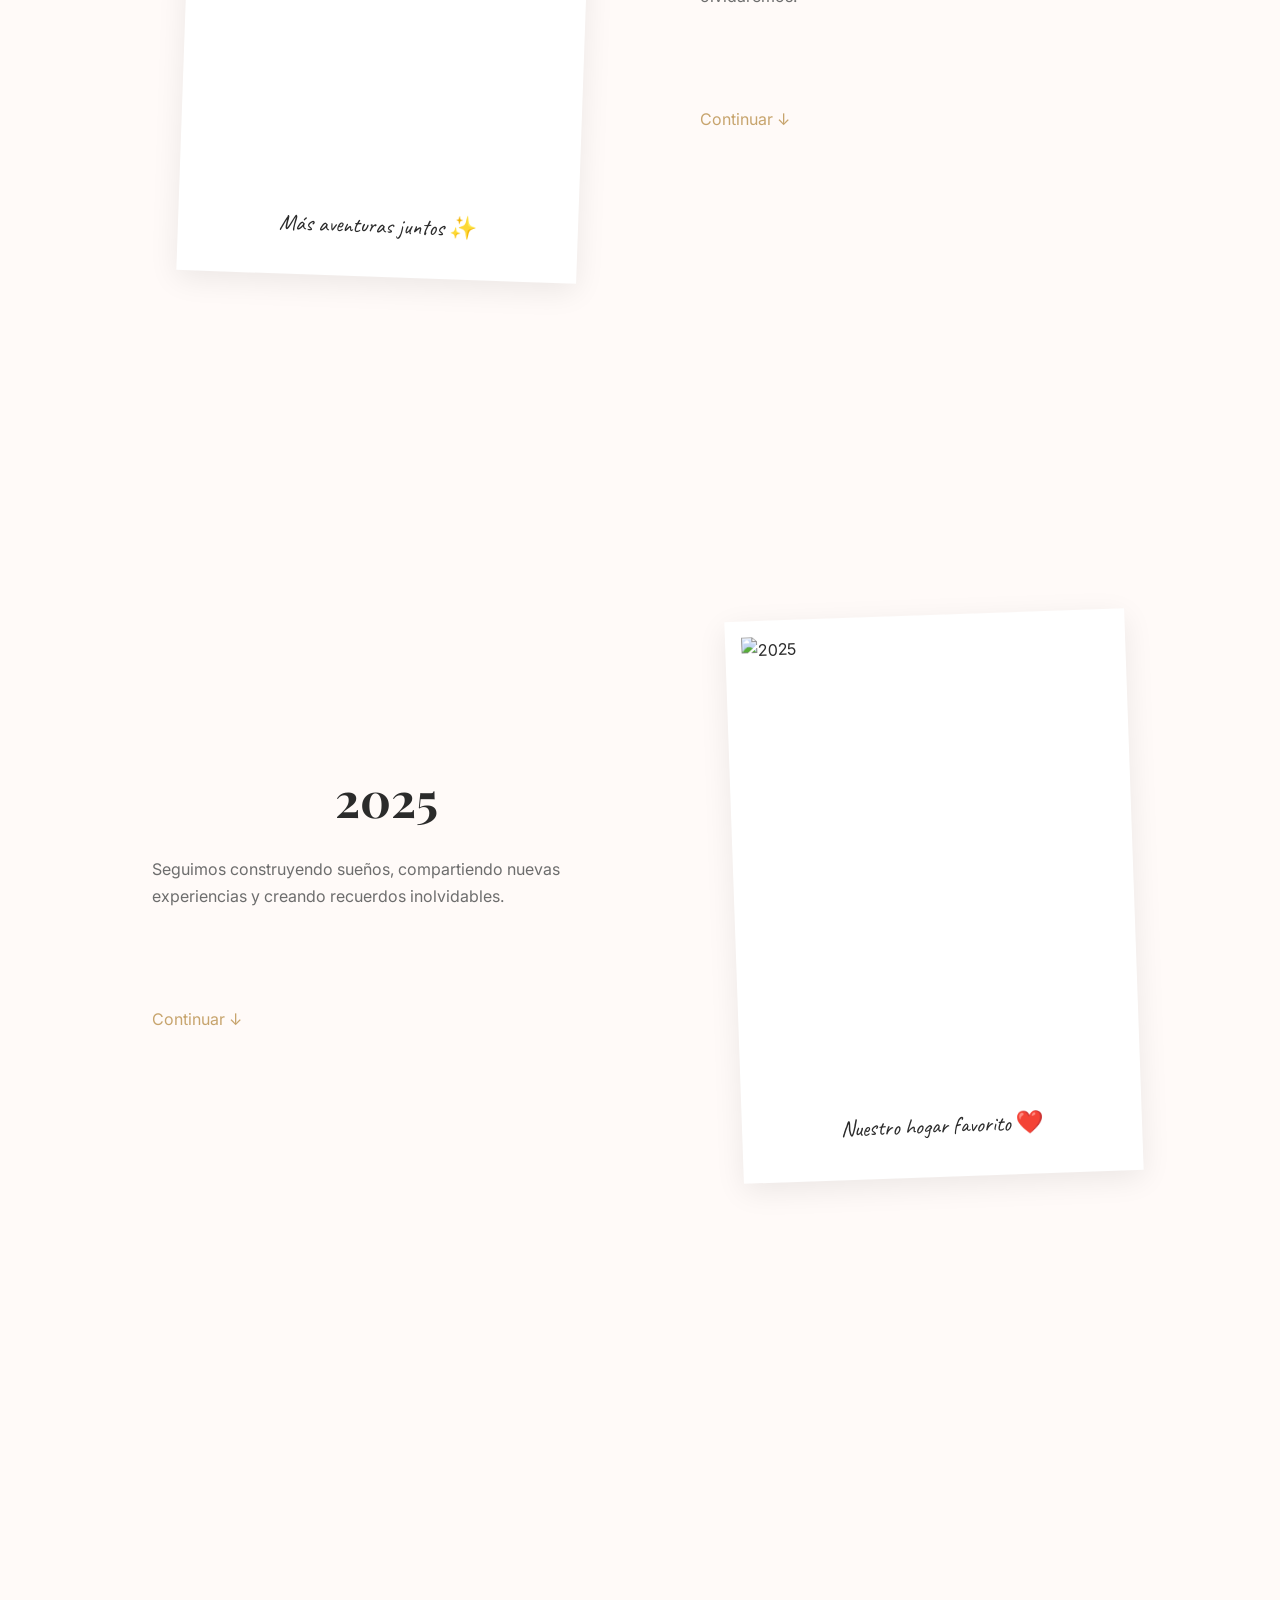
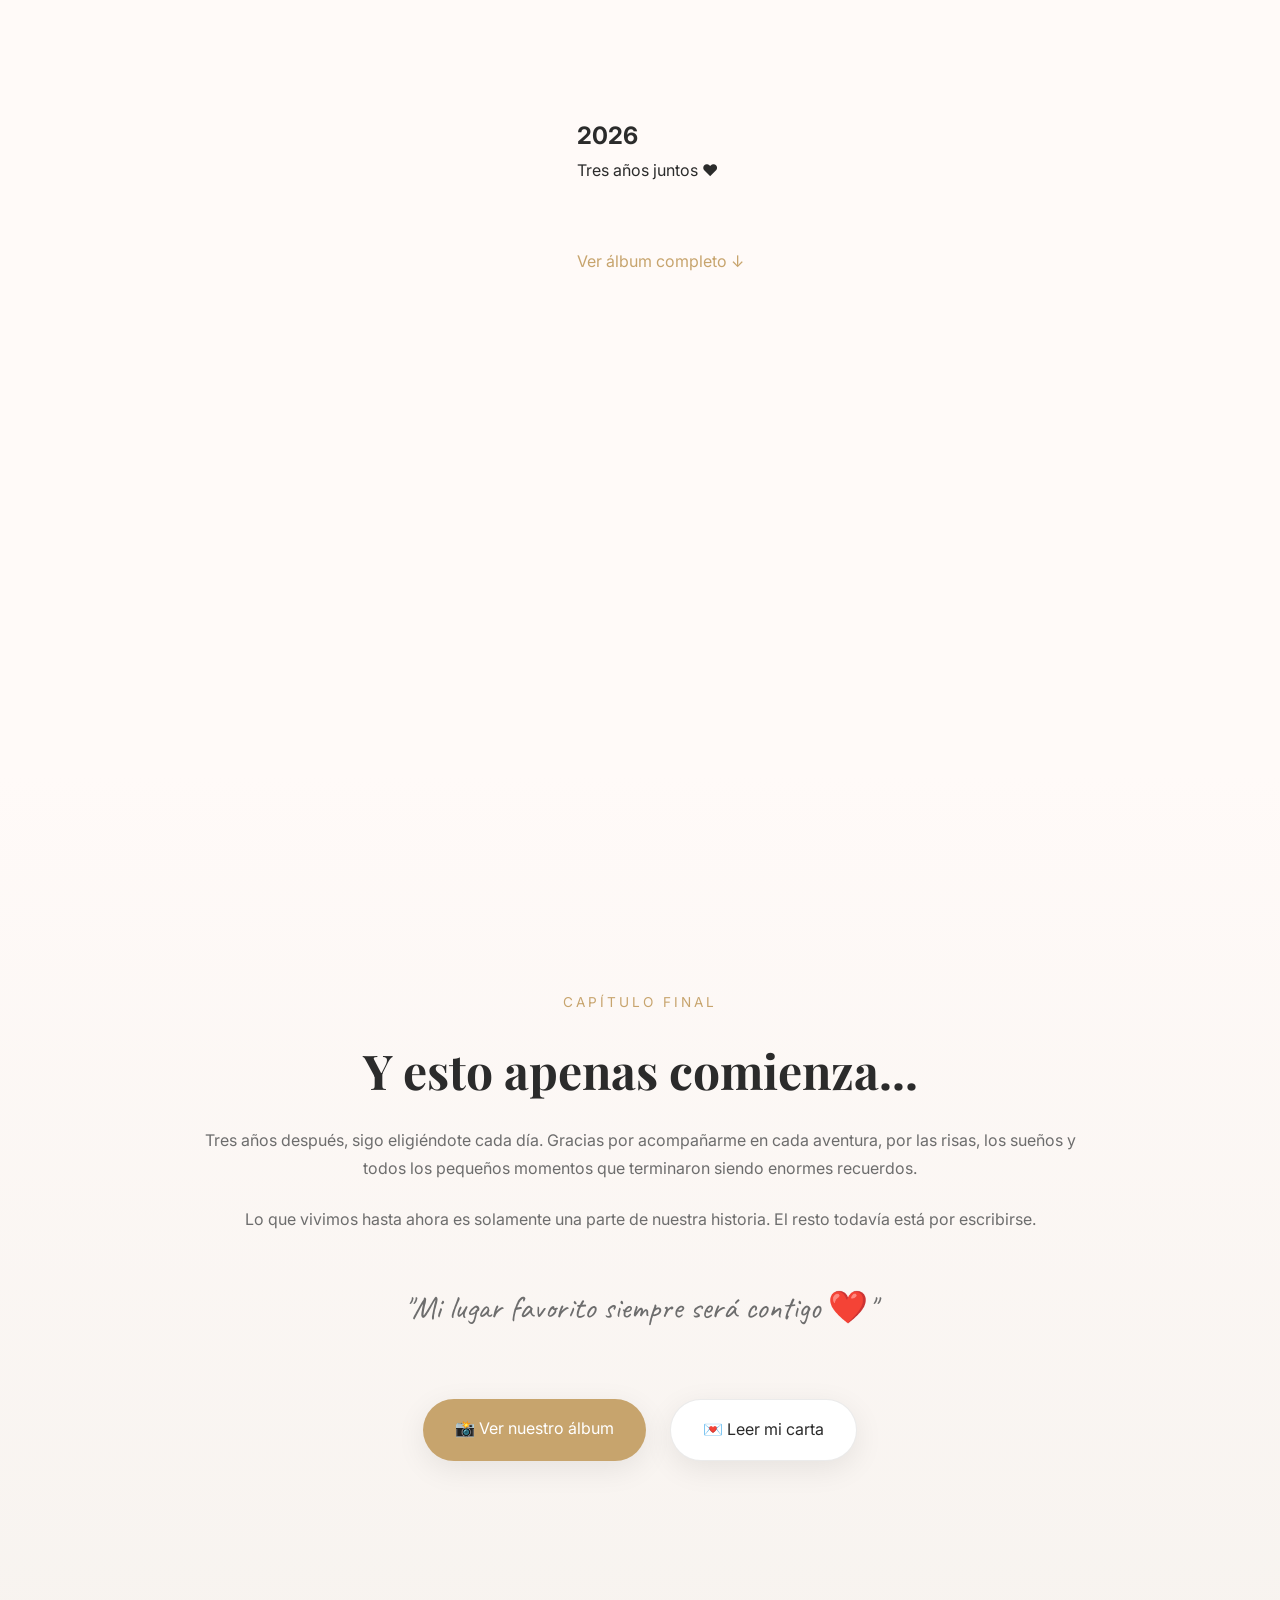
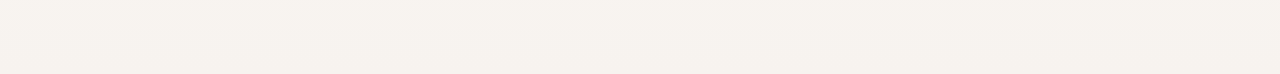
==== commit f5fce597: "Revert "zooming to polaroids" This reverts commit 0dda490b7e798509a79bc25c17794fa1118e2066." ====
--- a/index.html
+++ b/index.html
@@ -18,12 +18,6 @@
     <link rel="stylesheet" href="./css/animations.css">
 
     <meta name="color-scheme" content="light">
-
-    <link
-        rel="stylesheet"
-        href="https://cdn.jsdelivr.net/npm/photoswipe@5/dist/photoswipe.css"
-    />
-
 </head>
 
 <body>
@@ -154,25 +148,18 @@
 
                 <div class="timeline-photo">
 
-                    <a
-                        class="polaroid rotate-left"
-
-                        href="./assets/photos/timeline/2023.jpg"
-
-                        data-pswp-width="4320"
-
-                        data-pswp-height="3240"
-
-                    >
+                    <div class="polaroid rotate-left">
 
                         <img
                             src="./assets/photos/timeline/2023.jpg"
                             alt="2023"
                         >
 
-                        <p>El inicio ❤️</p>
-
-                    </a>
+                        <p>
+                            El inicio de todo ❤️
+                        </p>
+
+                    </div>
 
                 </div>
 
@@ -264,7 +251,9 @@
         </section>
 
 
-        <section class="timeline-section" id="year-2026"
+        <section
+            class="timeline-section"
+            id="year-2026"
         >
 
             <div class="container">
@@ -348,7 +337,6 @@
     <script src="./js/main.js"></script>
     <script src="./js/timeline.js"></script>
     <script src="./js/gallery.js"></script>
-    <script type="module" src="./js/album.js"></script>
 
 </body>
 </html>
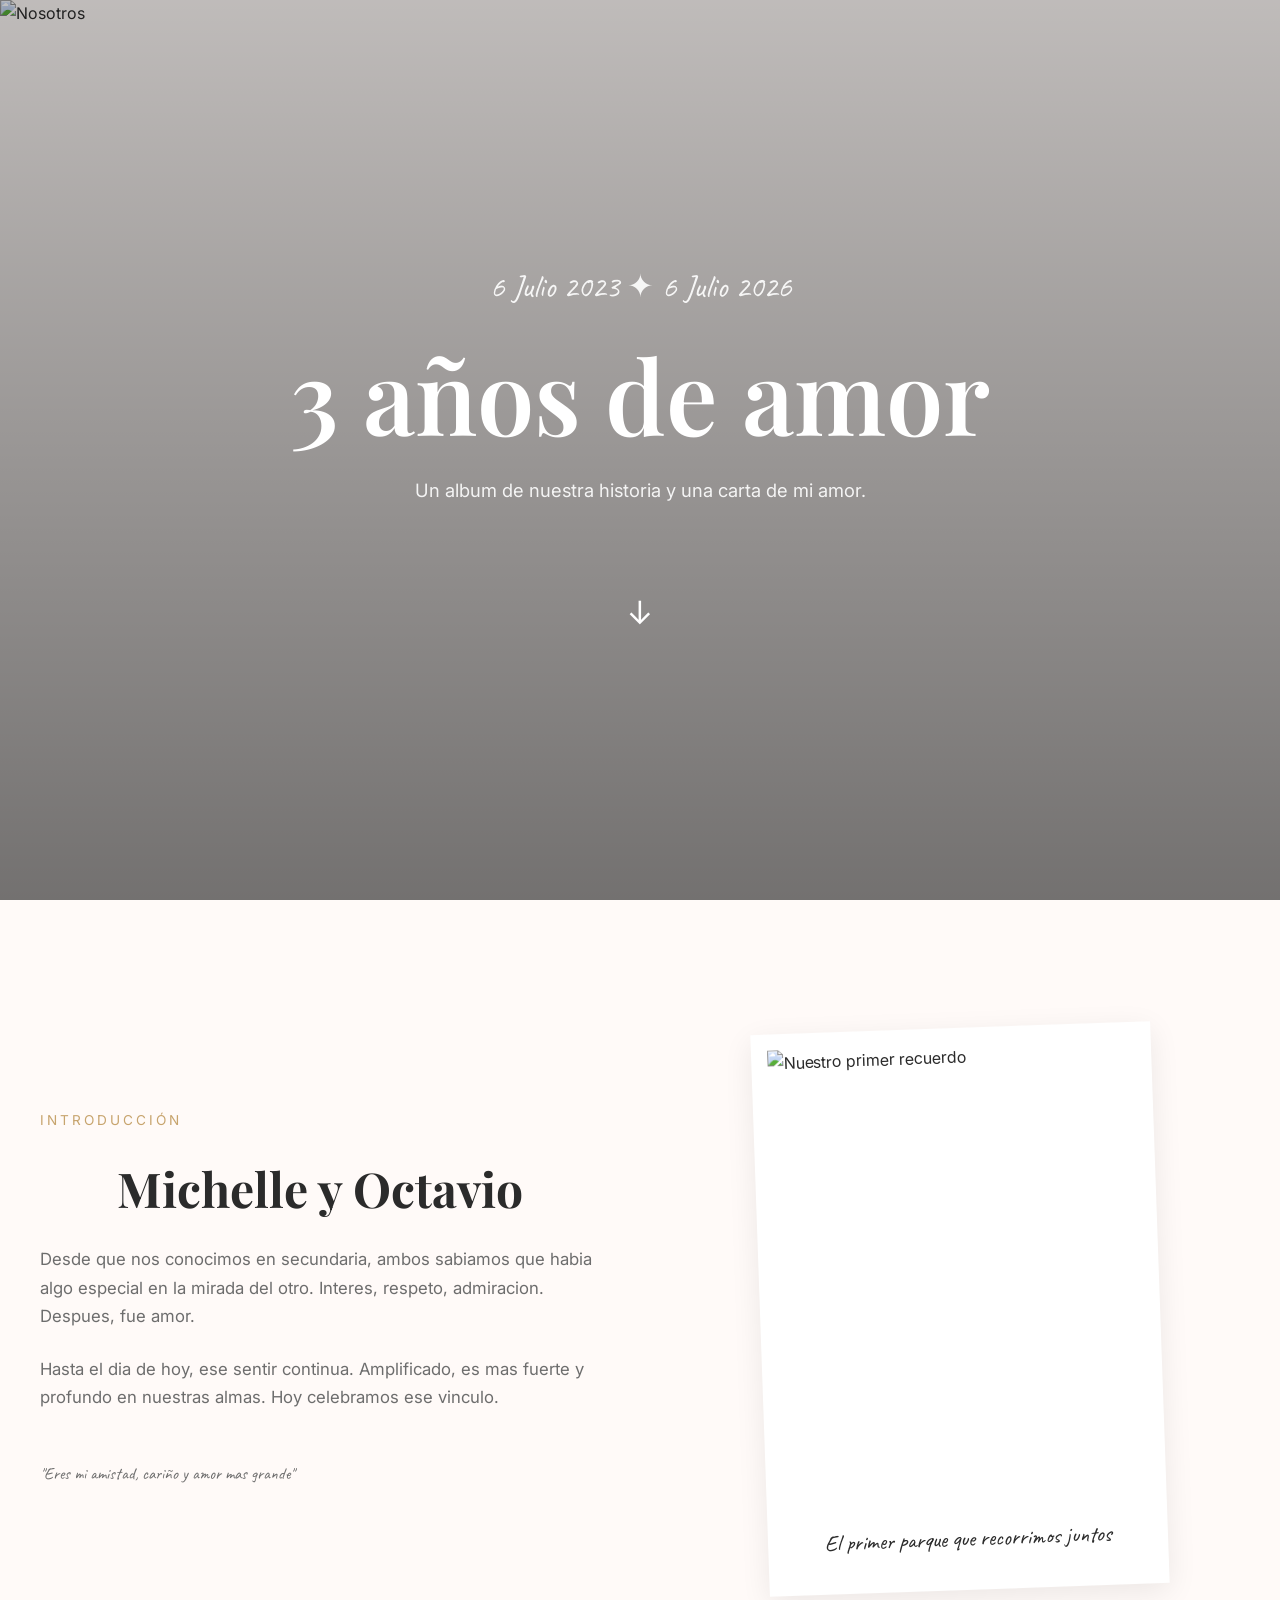
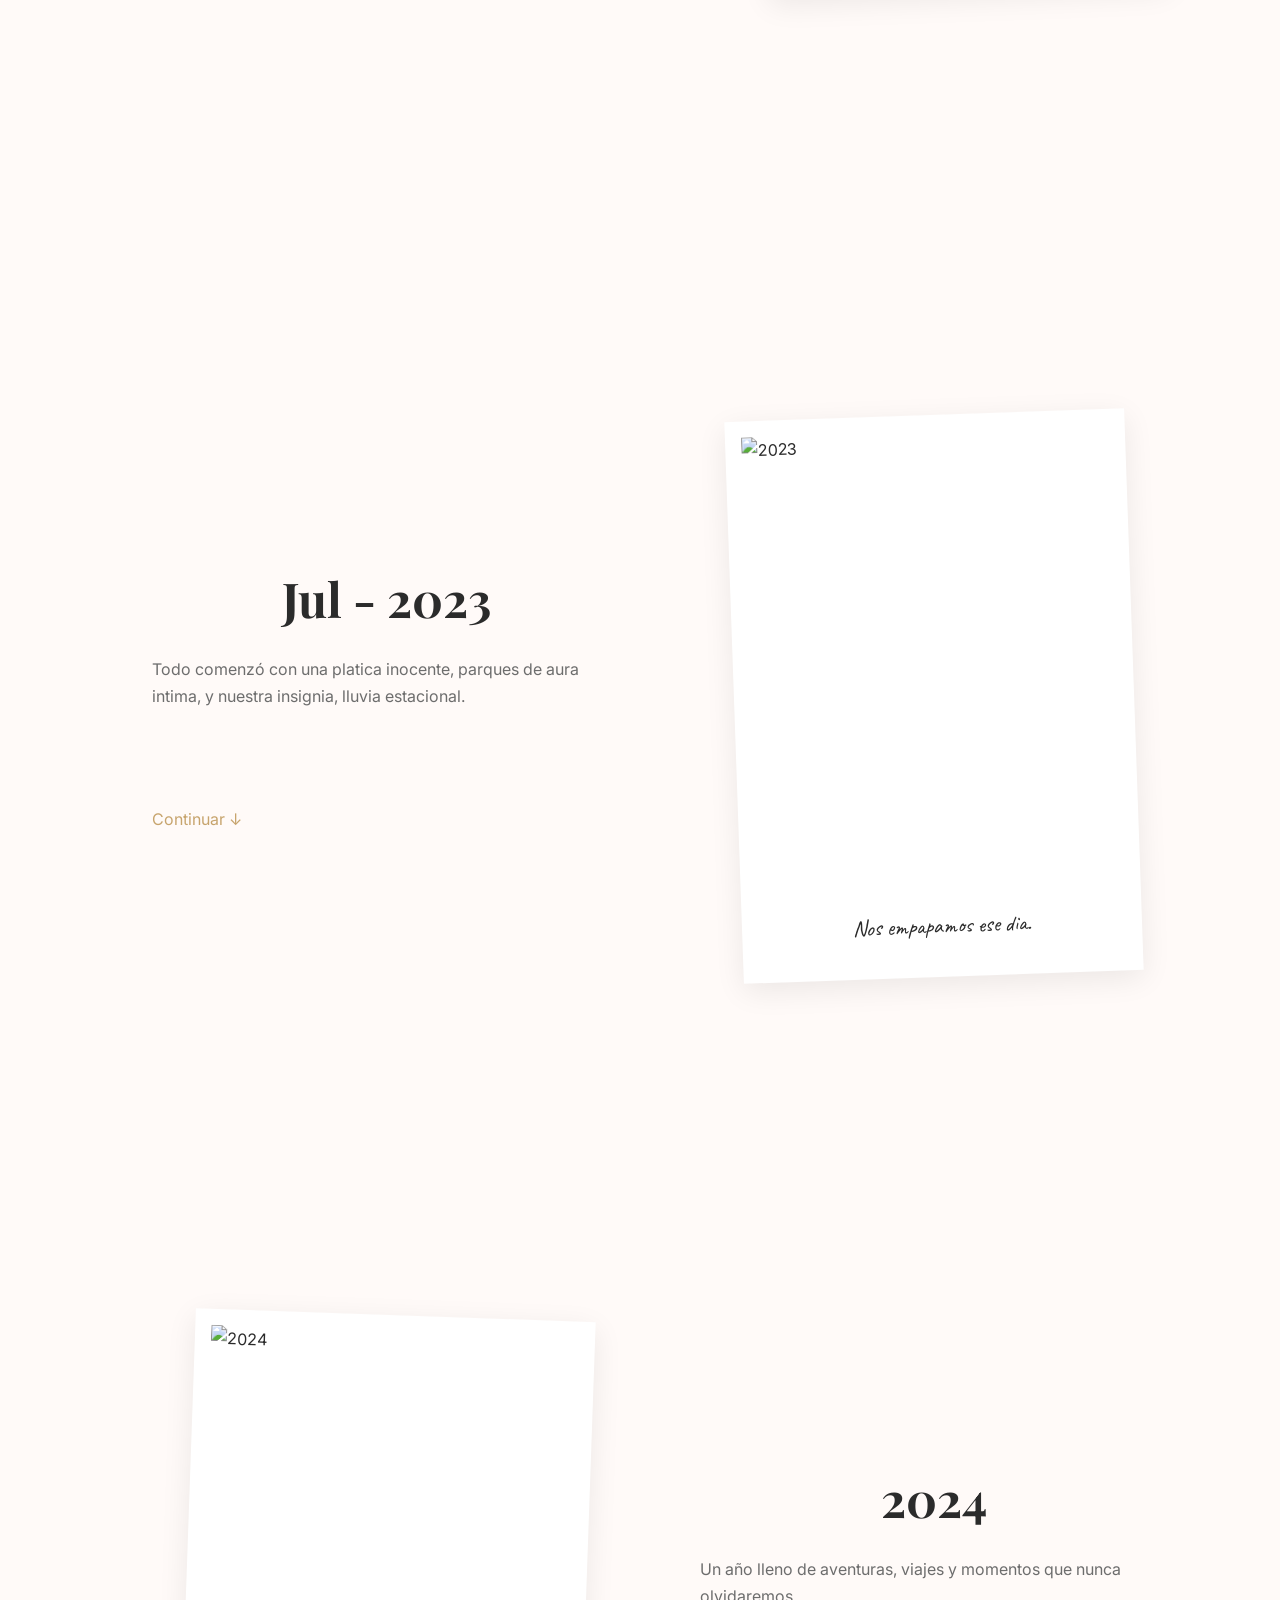
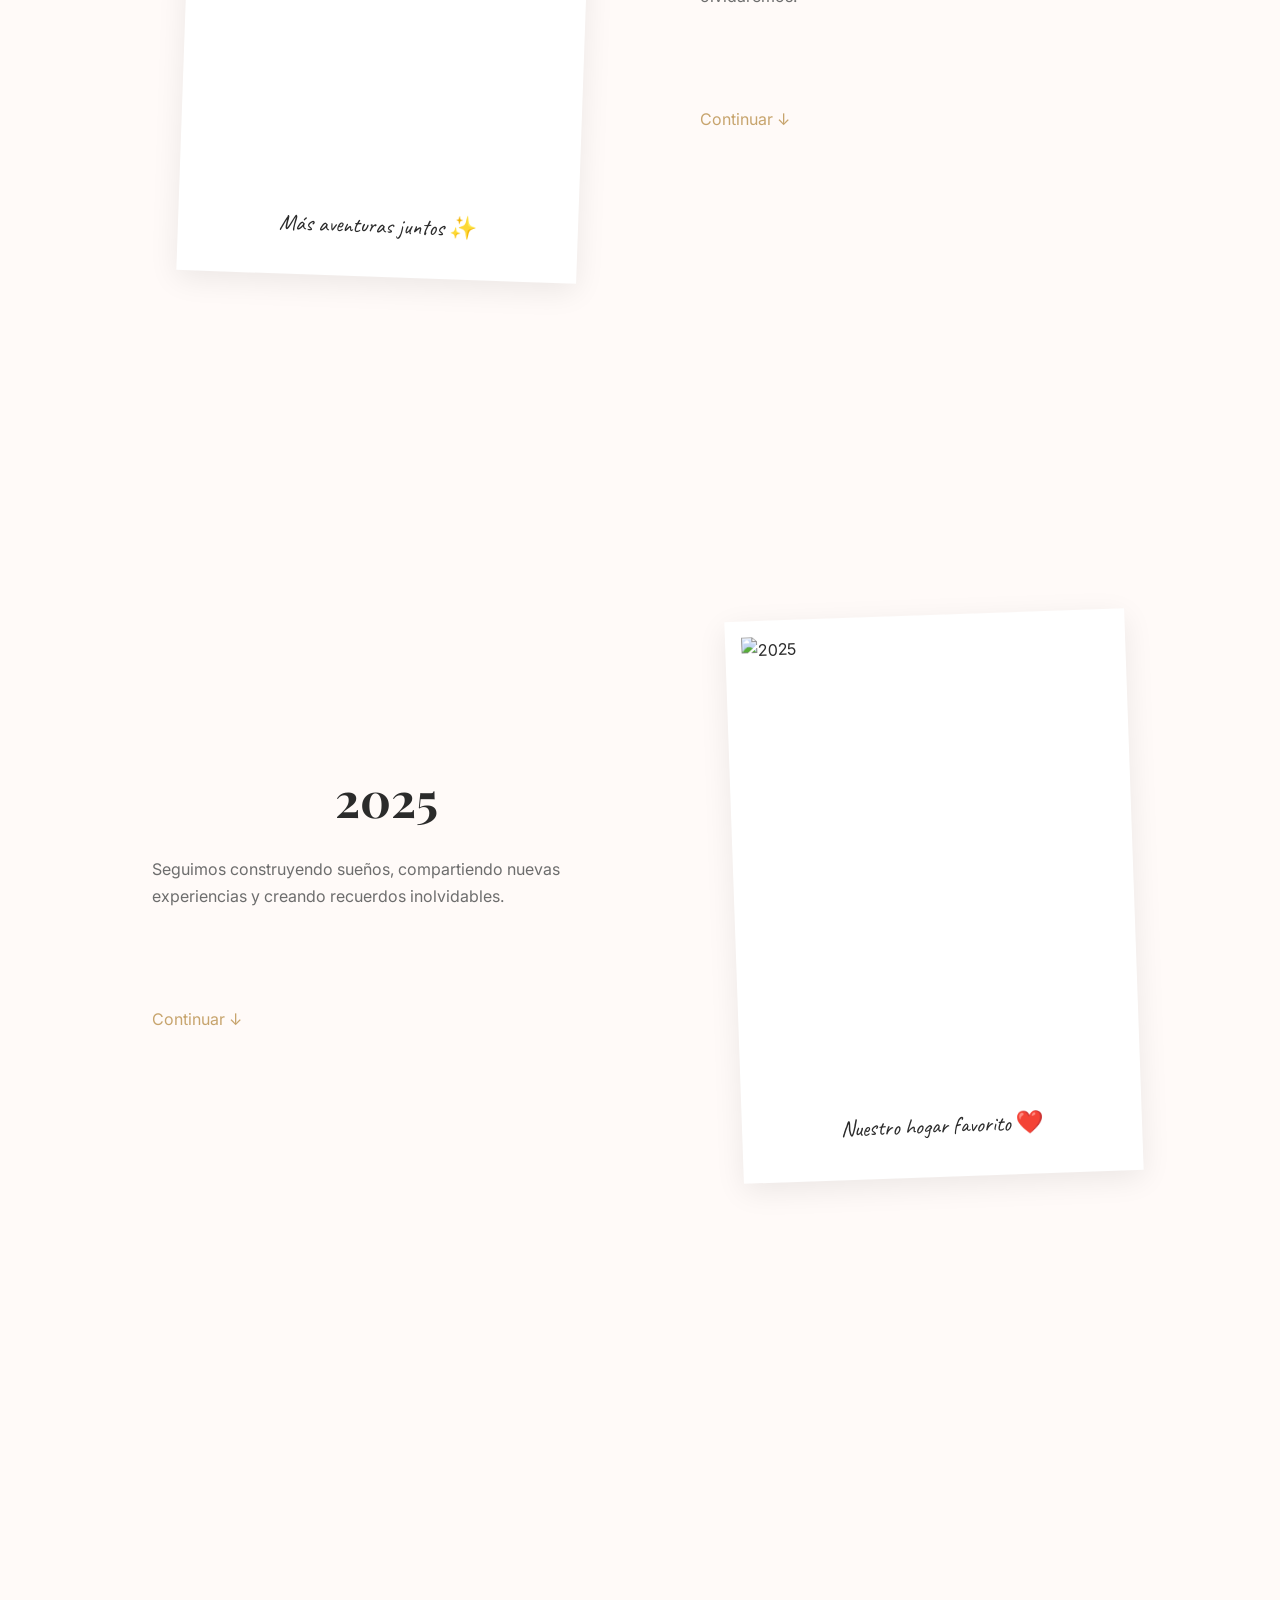
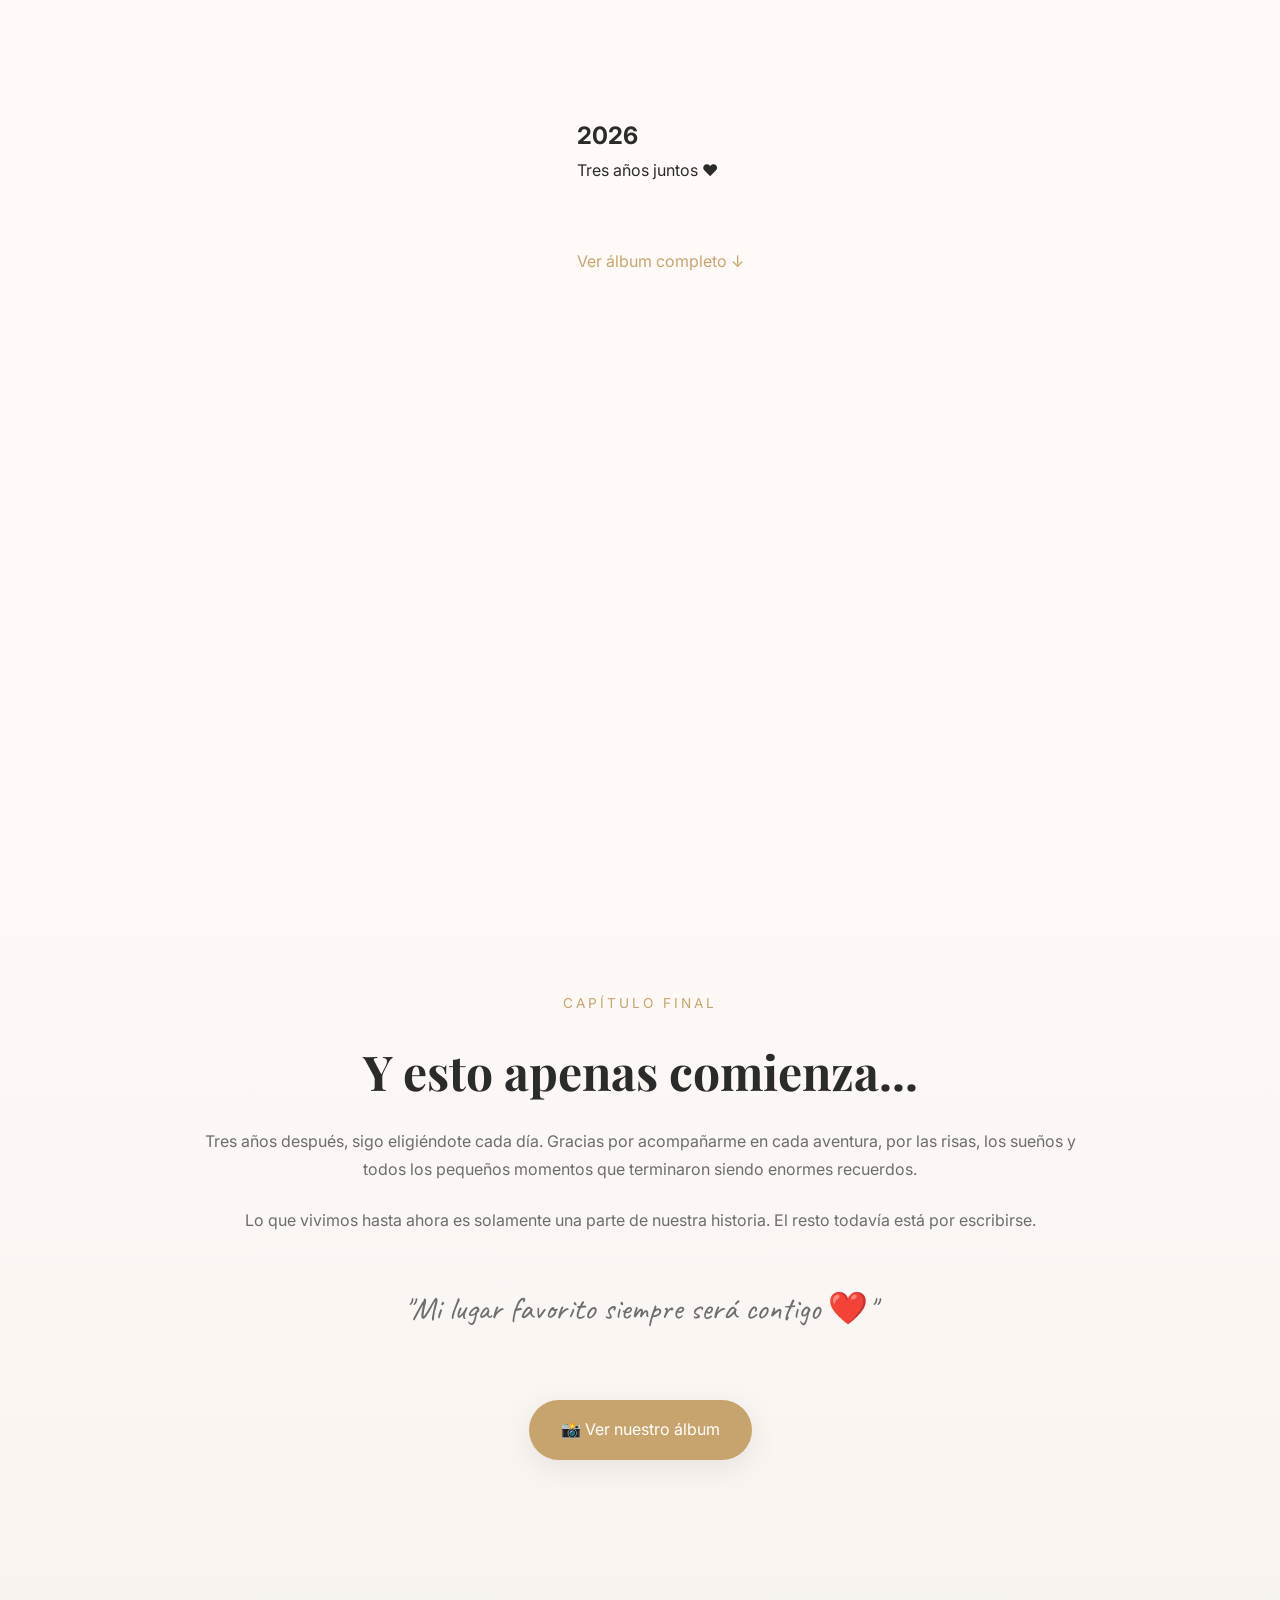
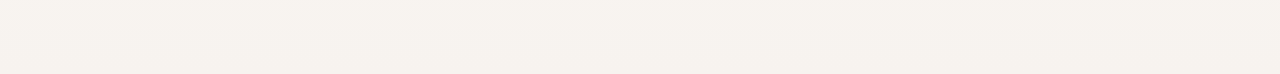
==== commit b61b23cb: "Estructura final" ====
--- a/index.html
+++ b/index.html
@@ -4,7 +4,7 @@
     <meta charset="UTF-8">
     <meta name="viewport" content="width=device-width, initial-scale=1.0">
 
-    <title>Felices 3 años</title>
+    <title>Aniversario III</title>
 
     <!-- Fuentes -->
     <link rel="preconnect" href="https://fonts.googleapis.com">
@@ -47,16 +47,15 @@
         <div class="hero-content">
 
             <p class="hero-date">
-                7 Julio 2023 ✦ 7 Julio 2026
+                6 Julio 2023 ✦ 6 Julio 2026
             </p>
 
             <h1>
-                3 años contigo
+                3 años de amor
             </h1>
 
             <p class="hero-subtitle">
-                Cada recuerdo, cada aventura y cada pequeño instante
-                han construido la historia más bonita de mi vida.
+                Un album de nuestra historia y una carta de mi amor.
             </p>
 
             <a href="#intro" class="scroll-indicator">
@@ -79,26 +78,25 @@
             <div class="intro-text">
 
                 <span class="section-tag">
-                    Capítulo I
+                    Introducción
                 </span>
 
                 <h2 class="section-title">
-                    Nuestra historia
+                    Michelle y Octavio
                 </h2>
 
                 <p>
-                    Todo comenzó con una conversación que parecía una más,
-                    pero que terminaría cambiando por completo nuestras vidas.
-                </p>
-
-                <p>
-                    Han pasado tres años llenos de aventuras, fotografías,
-                    viajes, risas, sueños y miles de pequeños momentos que hoy
-                    forman nuestro lugar favorito: nosotros.
+                    Desde que nos conocimos en secundaria, ambos sabiamos que habia algo especial en la mirada del otro.
+                    Interes, respeto, admiracion. Despues, fue amor.
+                </p>
+
+                <p>
+                    Hasta el dia de hoy, ese sentir continua. Amplificado, es mas fuerte y profundo en nuestras almas. 
+                    Hoy celebramos ese vinculo.
                 </p>
 
                 <p class="handwritten-note">
-                    "Gracias por cada día juntos ❤️"
+                    "Eres mi amistad, cariño y amor mas grande"
                 </p>
 
             </div>
@@ -108,12 +106,13 @@
                 <div class="polaroid">
 
                     <img
-                        src="./assets/photos/intro/first-memory.jpg"
+                        src="./assets/photos/intro/intro.jpg"
+                        data-full="./assets/photos/intro/intro.jpg"
                         alt="Nuestro primer recuerdo"
                     >
 
                     <p>
-                        Uno de mis recuerdos favoritos ✦
+                        El primer parque que recorrimos juntos
                     </p>
 
                 </div>
@@ -132,12 +131,10 @@
 
                 <div class="timeline-text">
 
-                    <h2 class="section-title">2023</h2>
+                    <h2 class="section-title">Jul - 2023</h2>
 
                     <p>
-                        Aquí comenzaron nuestras primeras aventuras,
-                        los nervios, las risas y los recuerdos que
-                        terminarían cambiando nuestras vidas.
+                        Todo comenzó con una platica inocente, parques de aura intima, y nuestra insignia, lluvia estacional.
                     </p>
 
                     <a href="#year-2024" class="next-section">
@@ -151,12 +148,13 @@
                     <div class="polaroid rotate-left">
 
                         <img
-                            src="./assets/photos/timeline/2023.jpg"
+                            src="./assets/photos/timeline/foto1.jpg"
+                            data-full="./assets/photos/timeline/foto1.jpg"
                             alt="2023"
                         >
 
                         <p>
-                            El inicio de todo ❤️
+                            Nos empapamos ese dia.
                         </p>
 
                     </div>
@@ -193,6 +191,7 @@
 
                         <img
                             src="./assets/photos/timeline/2024.jpg"
+                            data-full="./assets/photos/timeline/2024.jpg"
                             alt="2024"
                         >
 
@@ -235,6 +234,7 @@
 
                         <img
                             src="./assets/photos/timeline/2025.jpg"
+                            data-full="./assets/photos/timeline/2025.jpg"
                             alt="2025"
                         >
 
@@ -315,28 +315,34 @@
                     📸 Ver nuestro álbum
                 </a>
 
-                <a
-                    class="outro-button secondary"
-                    href="./letter.html"
-                >
-                    💌 Leer mi carta
-                </a>
-
             </div>
 
         </div>
 
     </section>
 
-    <!-- <section id="album"></section>
-
-    <section id="letter"></section> -->
+    <div id="viewer">
+
+        <div class="viewer-backdrop"></div>
+
+        <img
+            id="viewer-image"
+            src=""
+            alt=""
+        >
+
+        <button id="viewer-close">
+            ✕
+        </button>
+
+    </div>
 
     <footer></footer>
 
     <script src="./js/main.js"></script>
     <script src="./js/timeline.js"></script>
-    <script src="./js/gallery.js"></script>
+    <script src="./js/viewer.js"></script>
+
 
 </body>
 </html>
--- a/css/base.css
+++ b/css/base.css
@@ -120,4 +120,66 @@
         order: -1;
     }
 
+}
+
+/* ===========================
+   SUBPAGE HEADER
+=========================== */
+
+.subpage-header{
+
+    position: sticky;
+
+    top: 1.5rem;
+
+    z-index: 1000;
+
+    padding: 1rem 0;
+}
+
+.subpage-header .container{
+
+    display: flex;
+
+    justify-content: flex-start;
+
+}
+
+.back-button{
+
+    pointer-events: auto;
+
+    display: inline-flex;
+
+    align-items: center;
+
+    gap: .5rem;
+
+    padding: .8rem 1.5rem;
+
+    background: rgba(255,255,255,.8);
+
+    backdrop-filter: blur(10px);
+
+    border: 1px solid rgba(0,0,0,.08);
+
+    border-radius: 999px;
+
+    text-decoration: none;
+
+    color: var(--text-primary);
+
+    font-weight: 500;
+
+    transition: .3s;
+}
+
+.back-button:hover{
+
+    transform: translateY(-2px);
+
+    background: white;
+
+    box-shadow: 0 10px 30px rgba(0,0,0,.08);
+
 }
--- a/css/sections.css
+++ b/css/sections.css
@@ -448,4 +448,85 @@
     color: var(--text-primary);
 
     border: 1px solid var(--border-soft);
+}
+
+/* ===========================
+   PHOTO VIEWER
+=========================== */
+
+#viewer{
+
+    position: fixed;
+
+    inset: 0;
+
+    display: flex;
+
+    justify-content: center;
+
+    align-items: center;
+
+    opacity: 0;
+
+    visibility: hidden;
+
+    transition: .35s;
+
+    z-index: 9999;
+}
+
+#viewer.open{
+
+    opacity: 1;
+
+    visibility: visible;
+}
+
+.viewer-backdrop{
+
+    position: absolute;
+
+    inset: 0;
+
+    background: rgba(0,0,0,.80);
+
+    backdrop-filter: blur(10px);
+}
+
+#viewer-image{
+
+    position: relative;
+
+    max-width: 90vw;
+
+    max-height: 90vh;
+
+    border-radius: 10px;
+
+    box-shadow: 0 20px 60px rgba(0,0,0,.4);
+
+    z-index: 2;
+}
+
+#viewer-close{
+
+    position: absolute;
+
+    top: 30px;
+
+    right: 30px;
+
+    z-index: 3;
+
+    width: 50px;
+
+    height: 50px;
+
+    border: none;
+
+    border-radius: 50%;
+
+    cursor: pointer;
+
+    font-size: 1.5rem;
 }
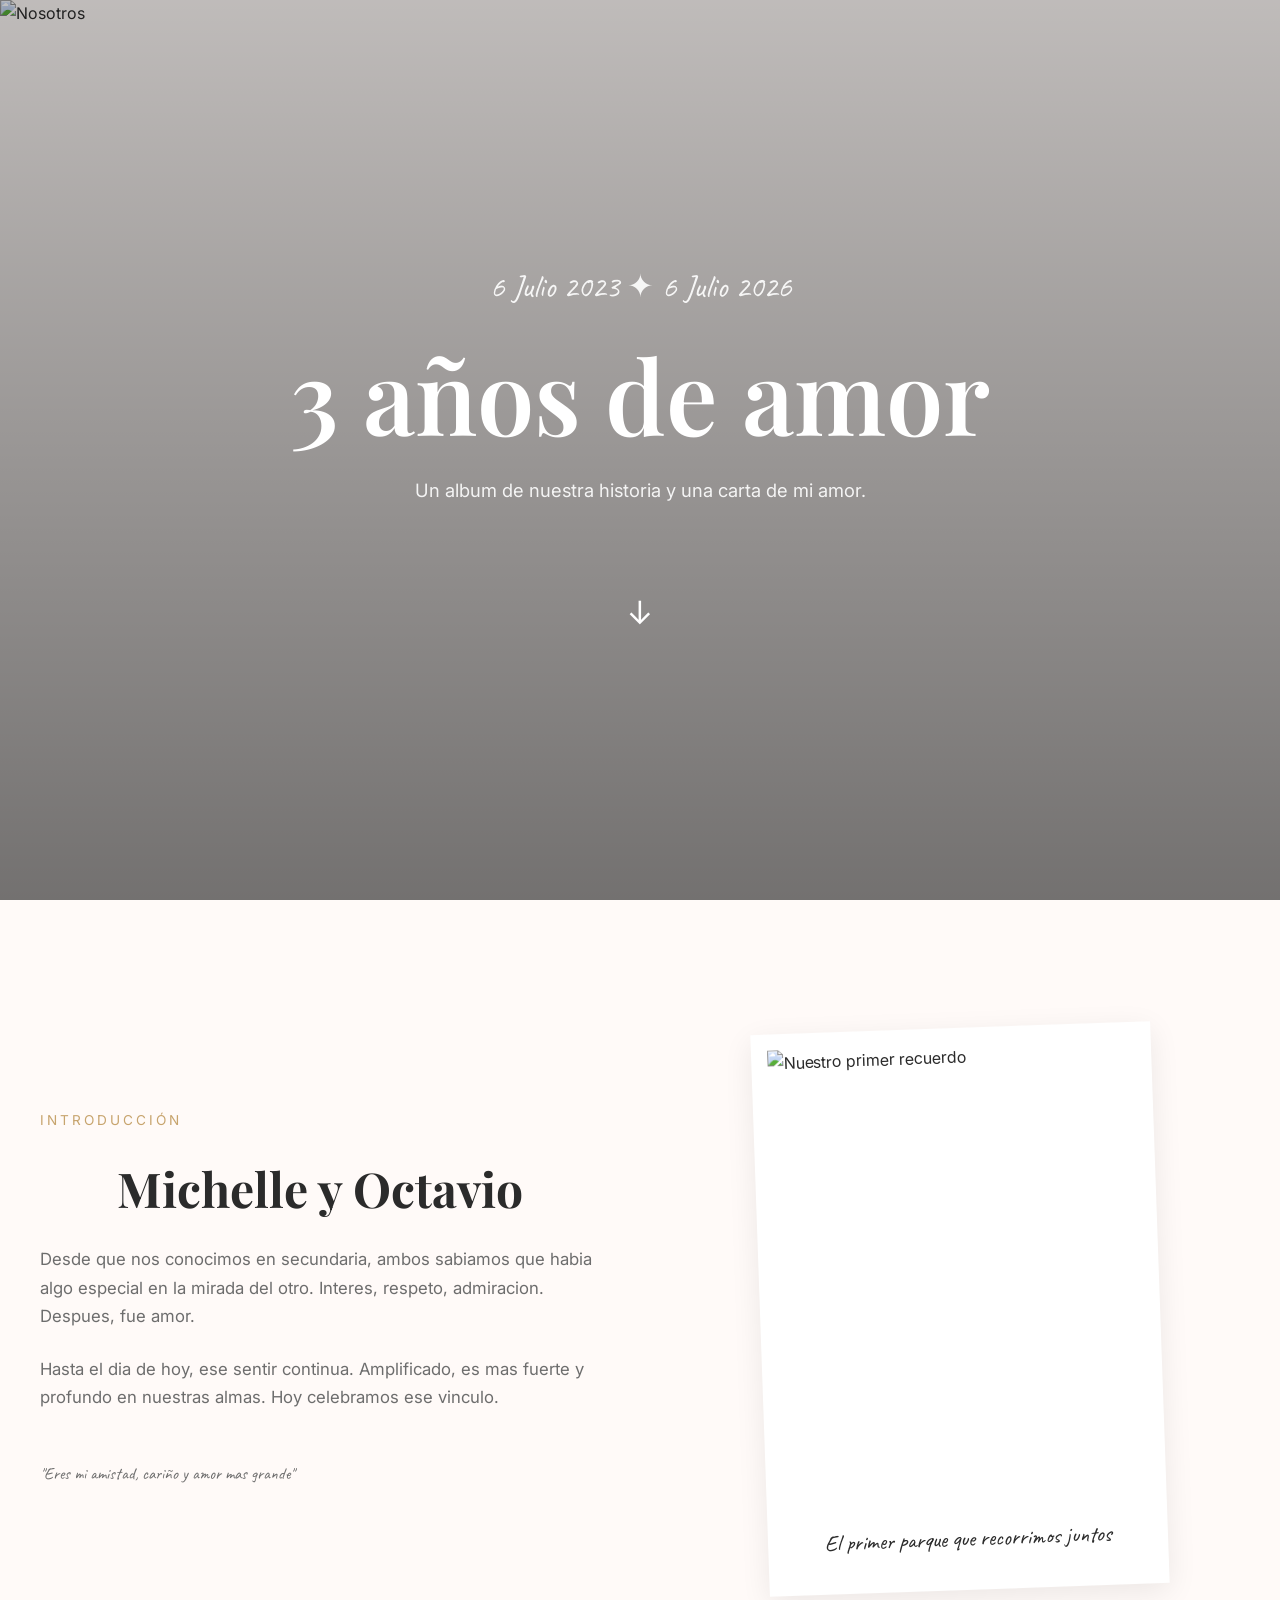
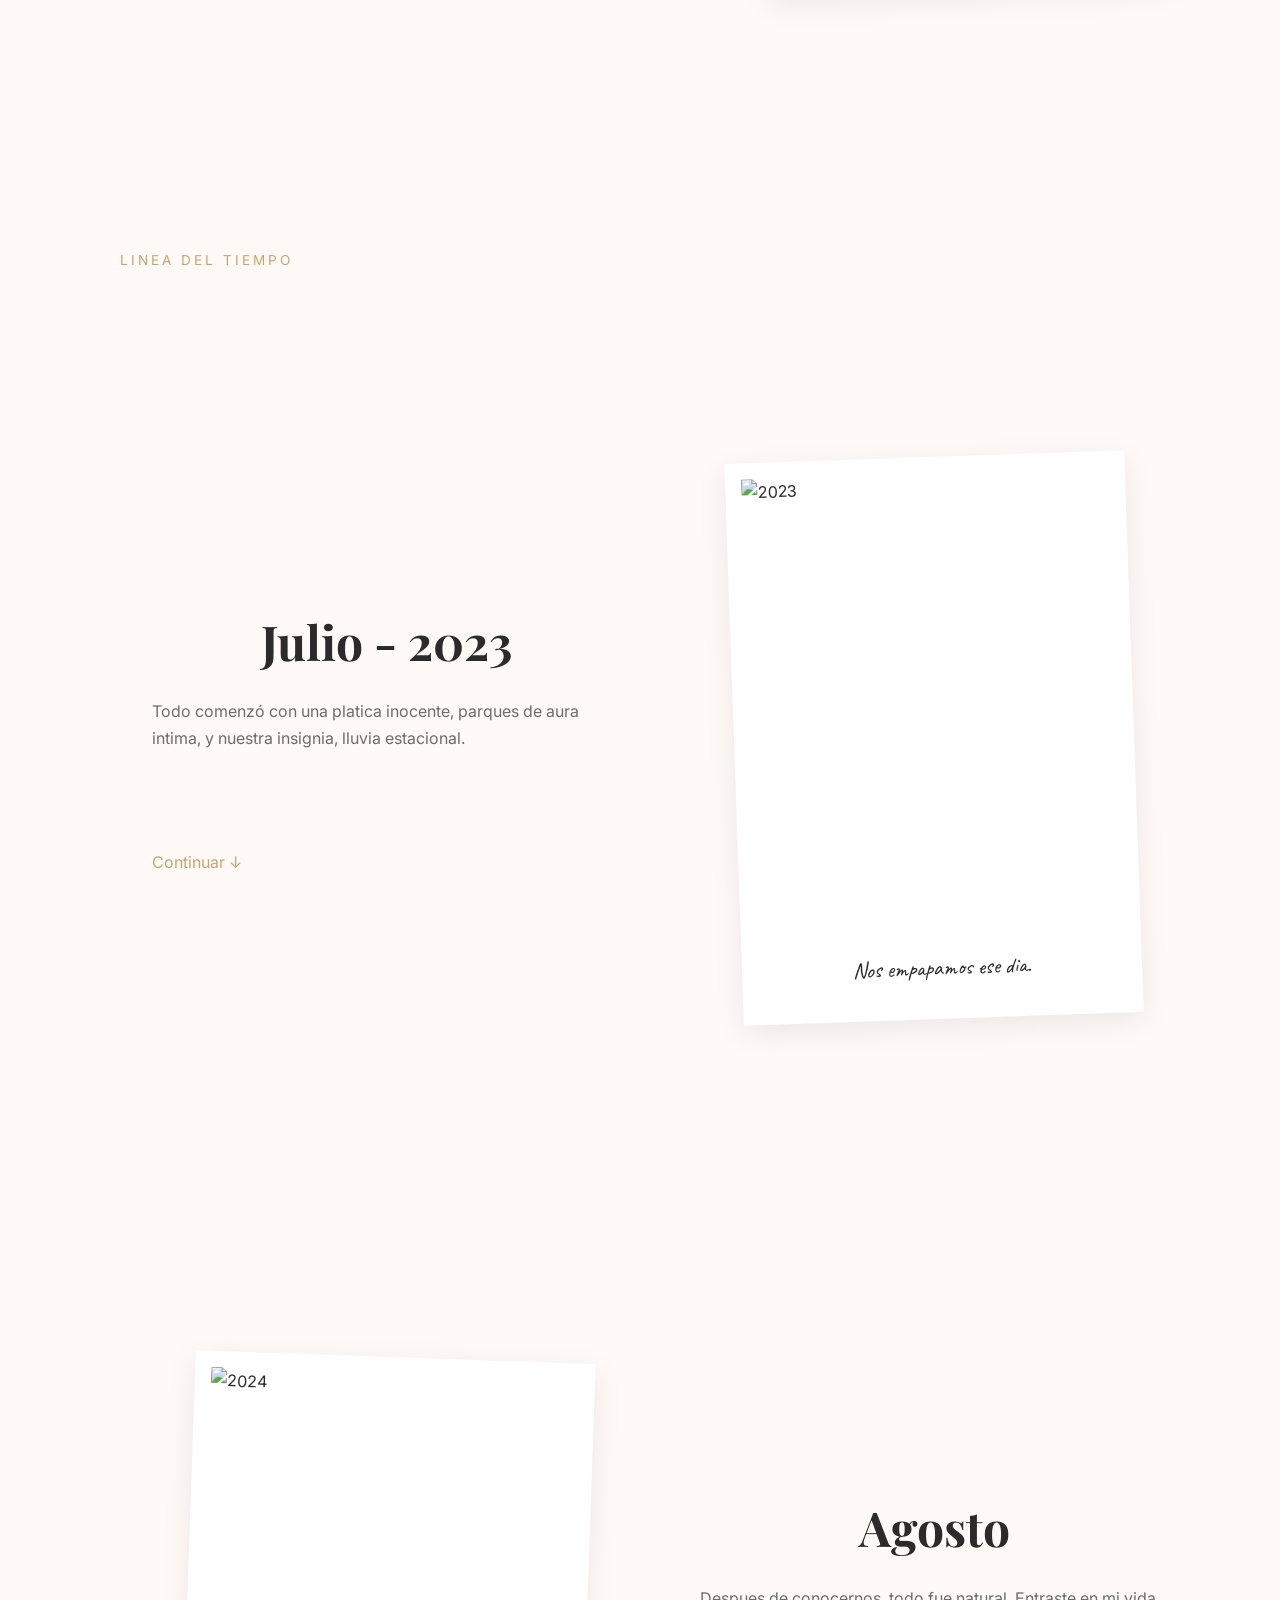
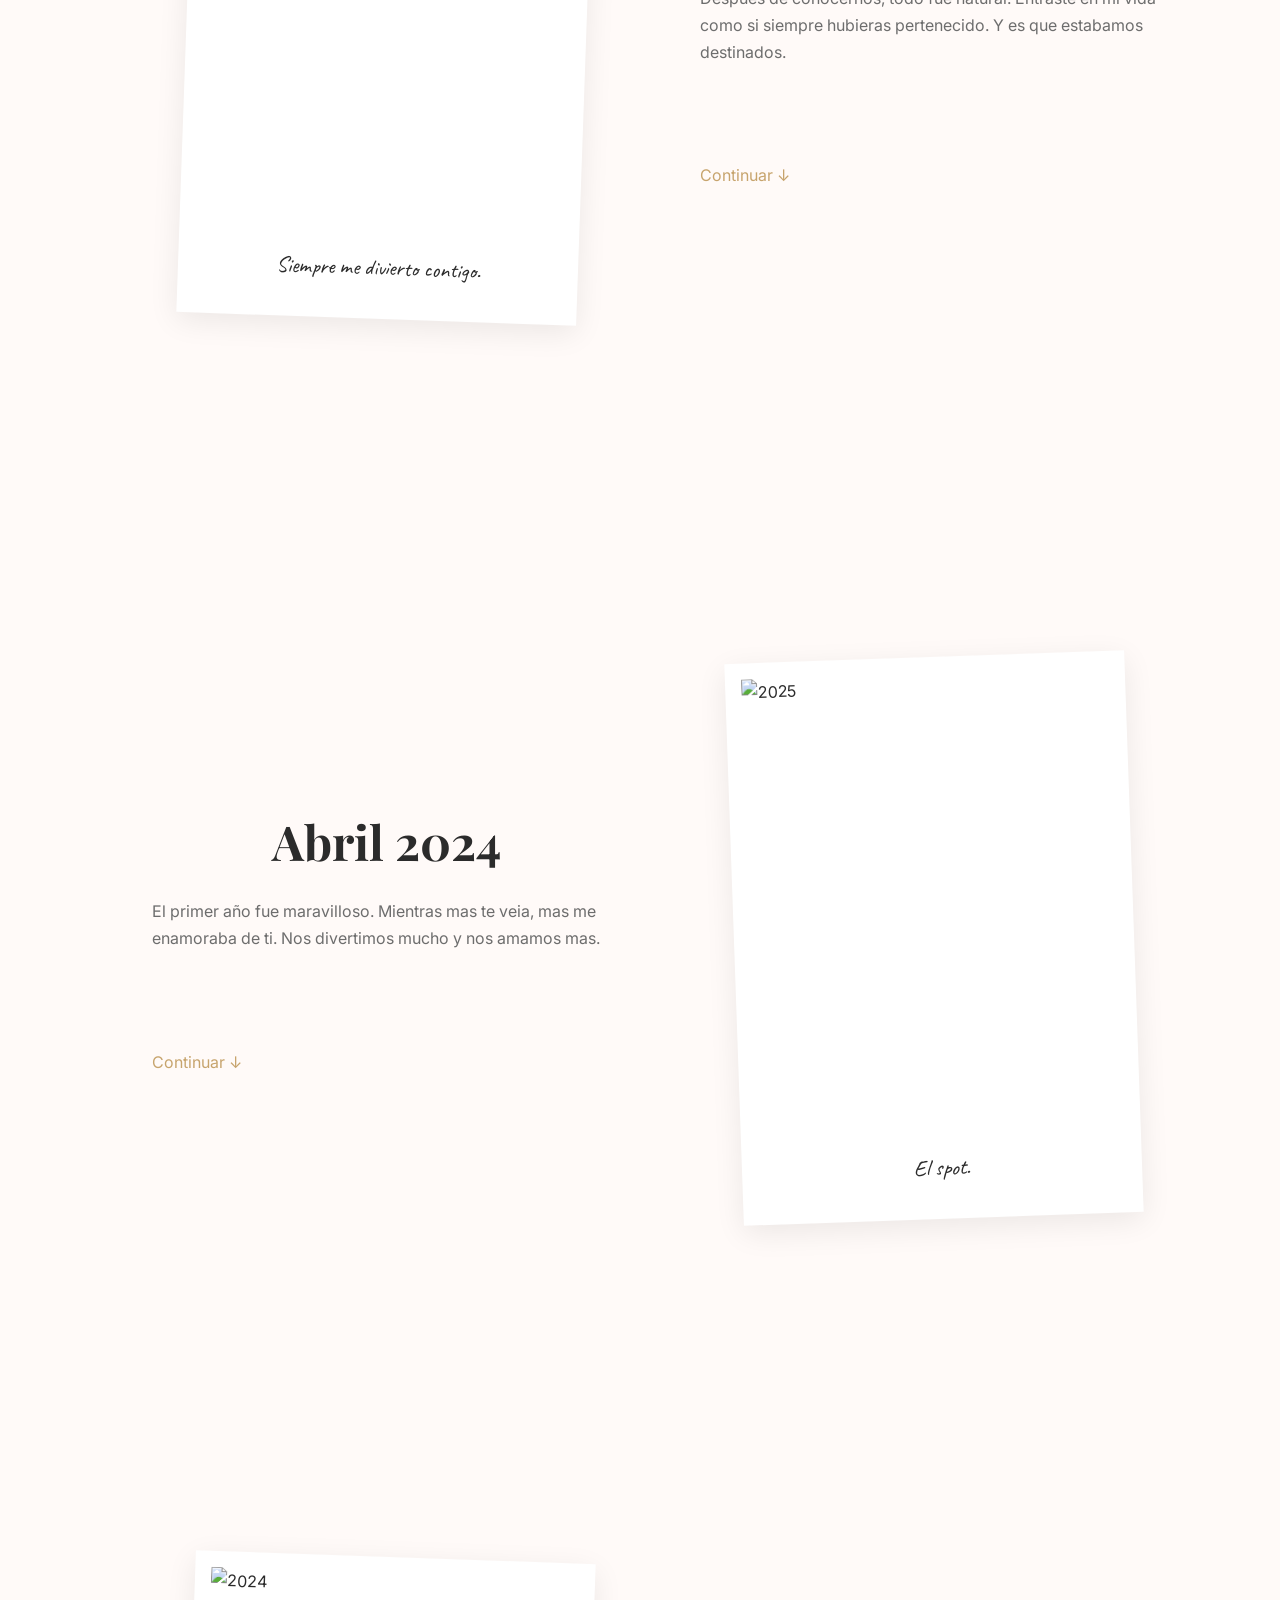
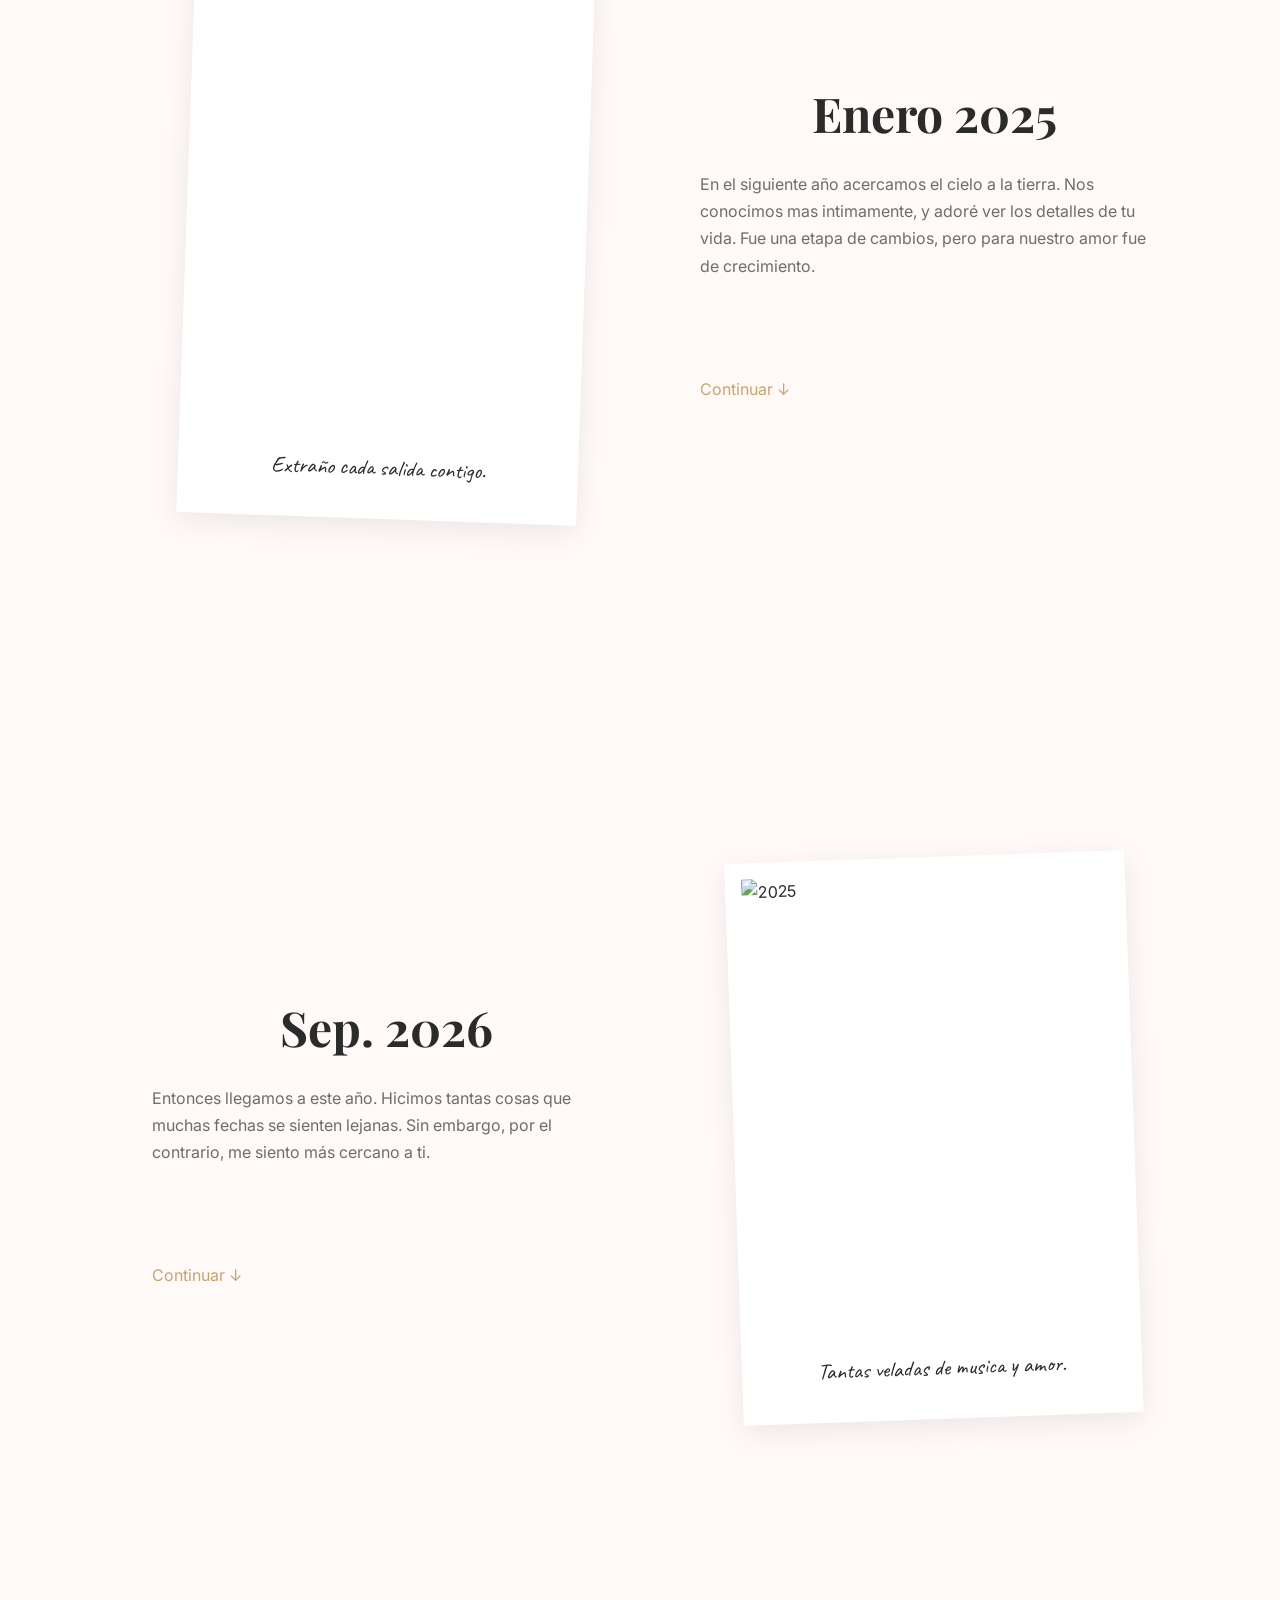
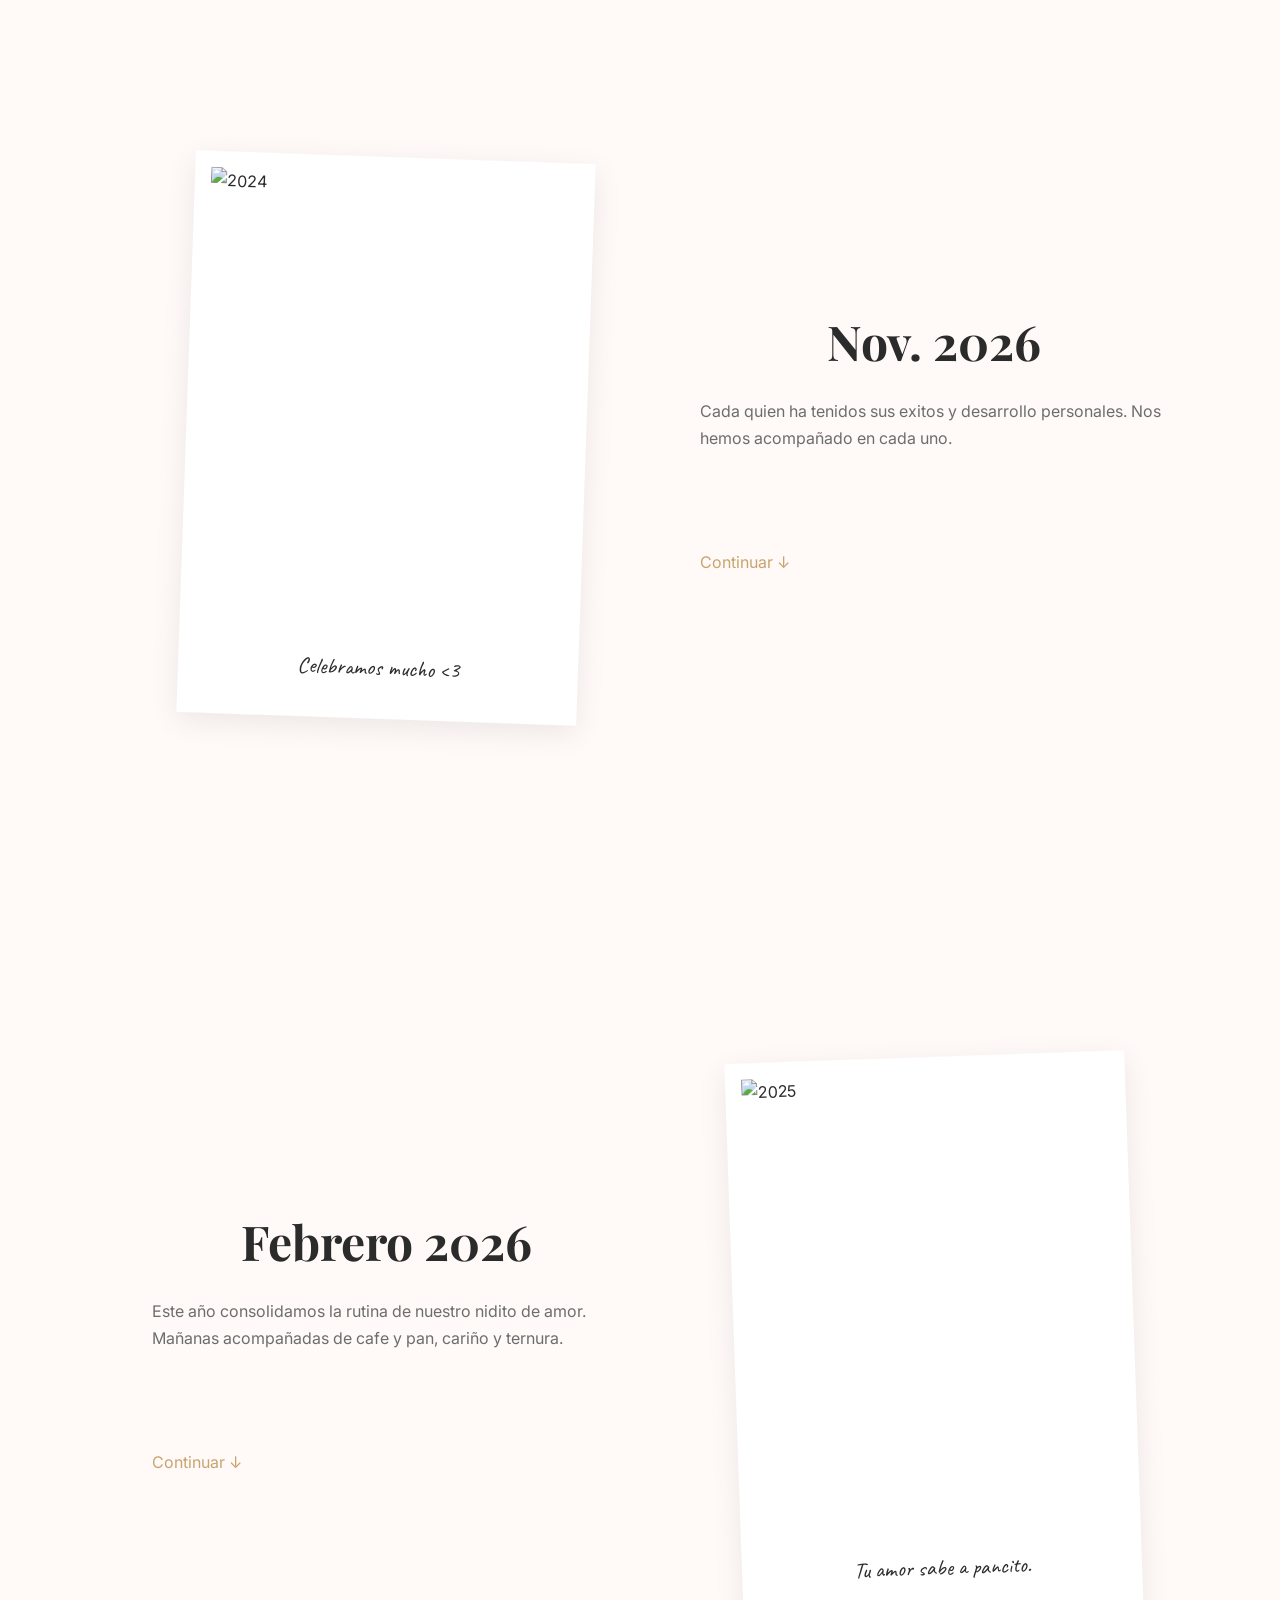
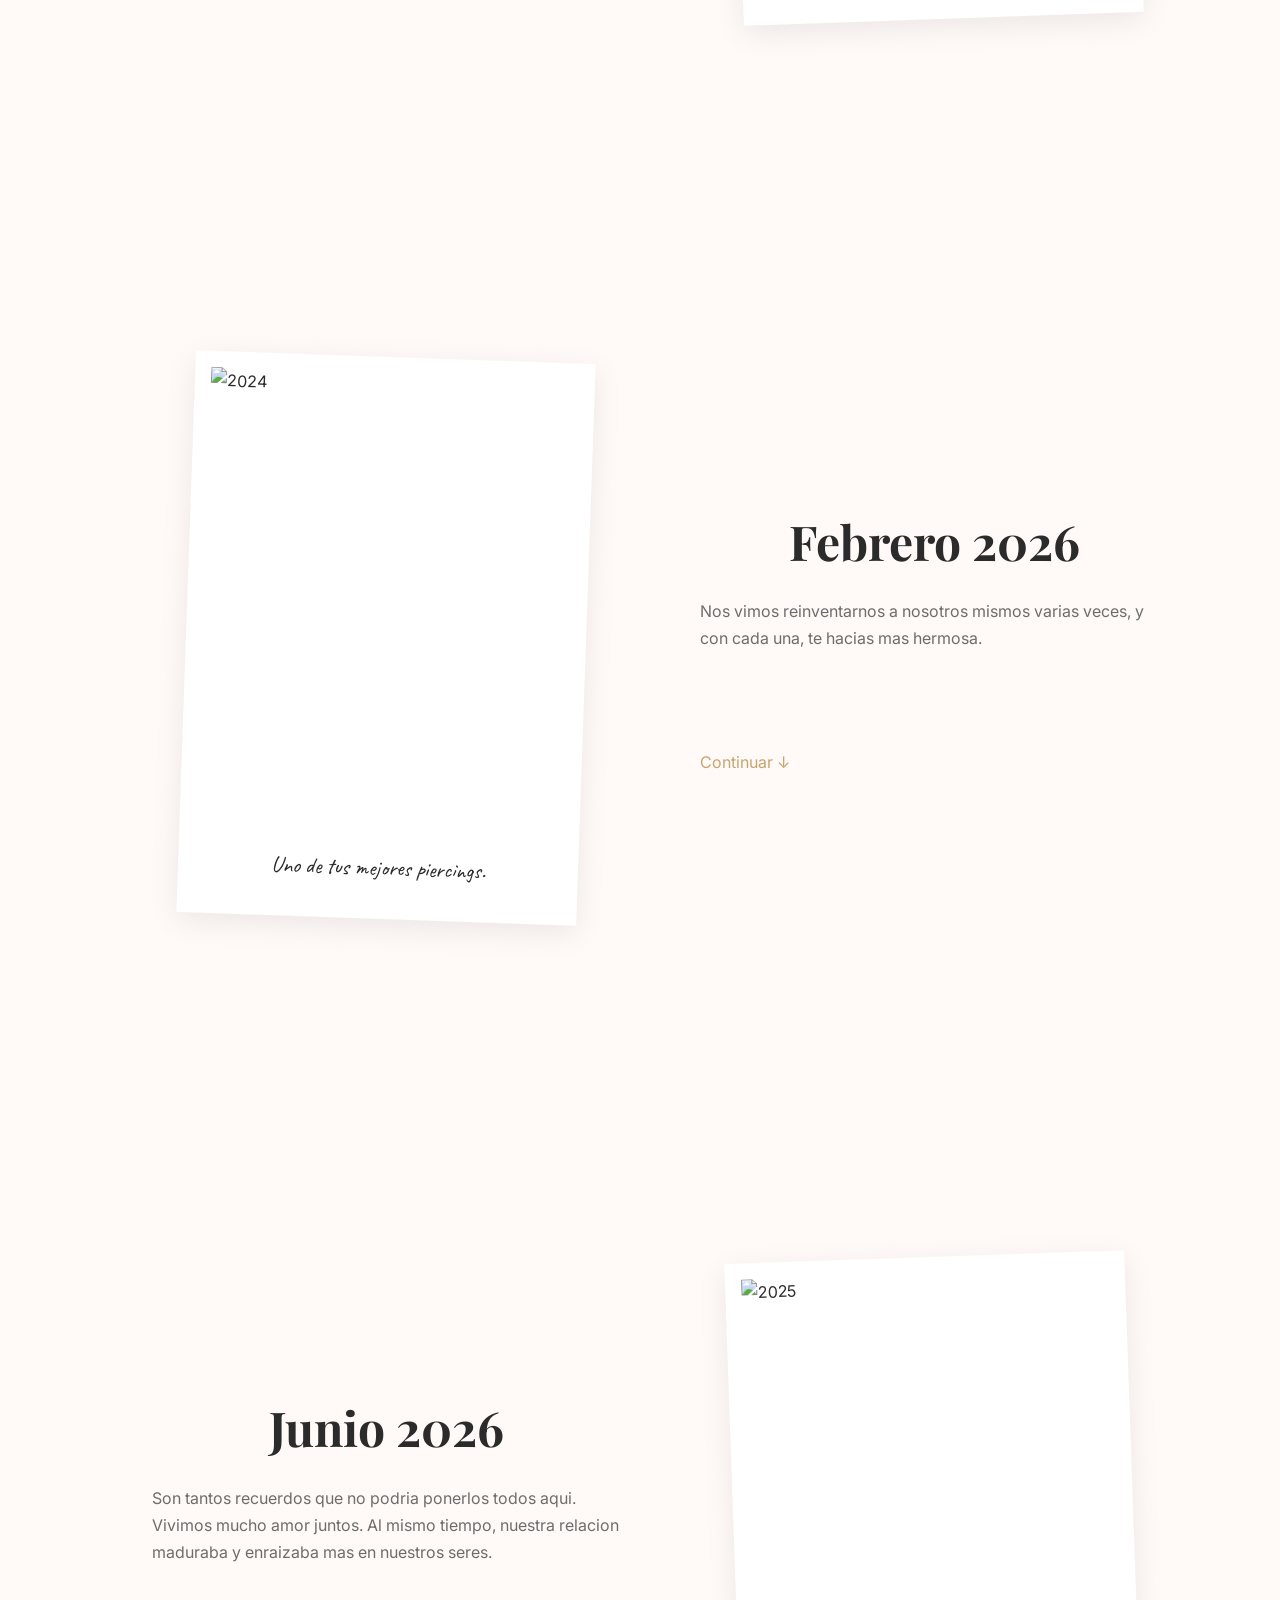
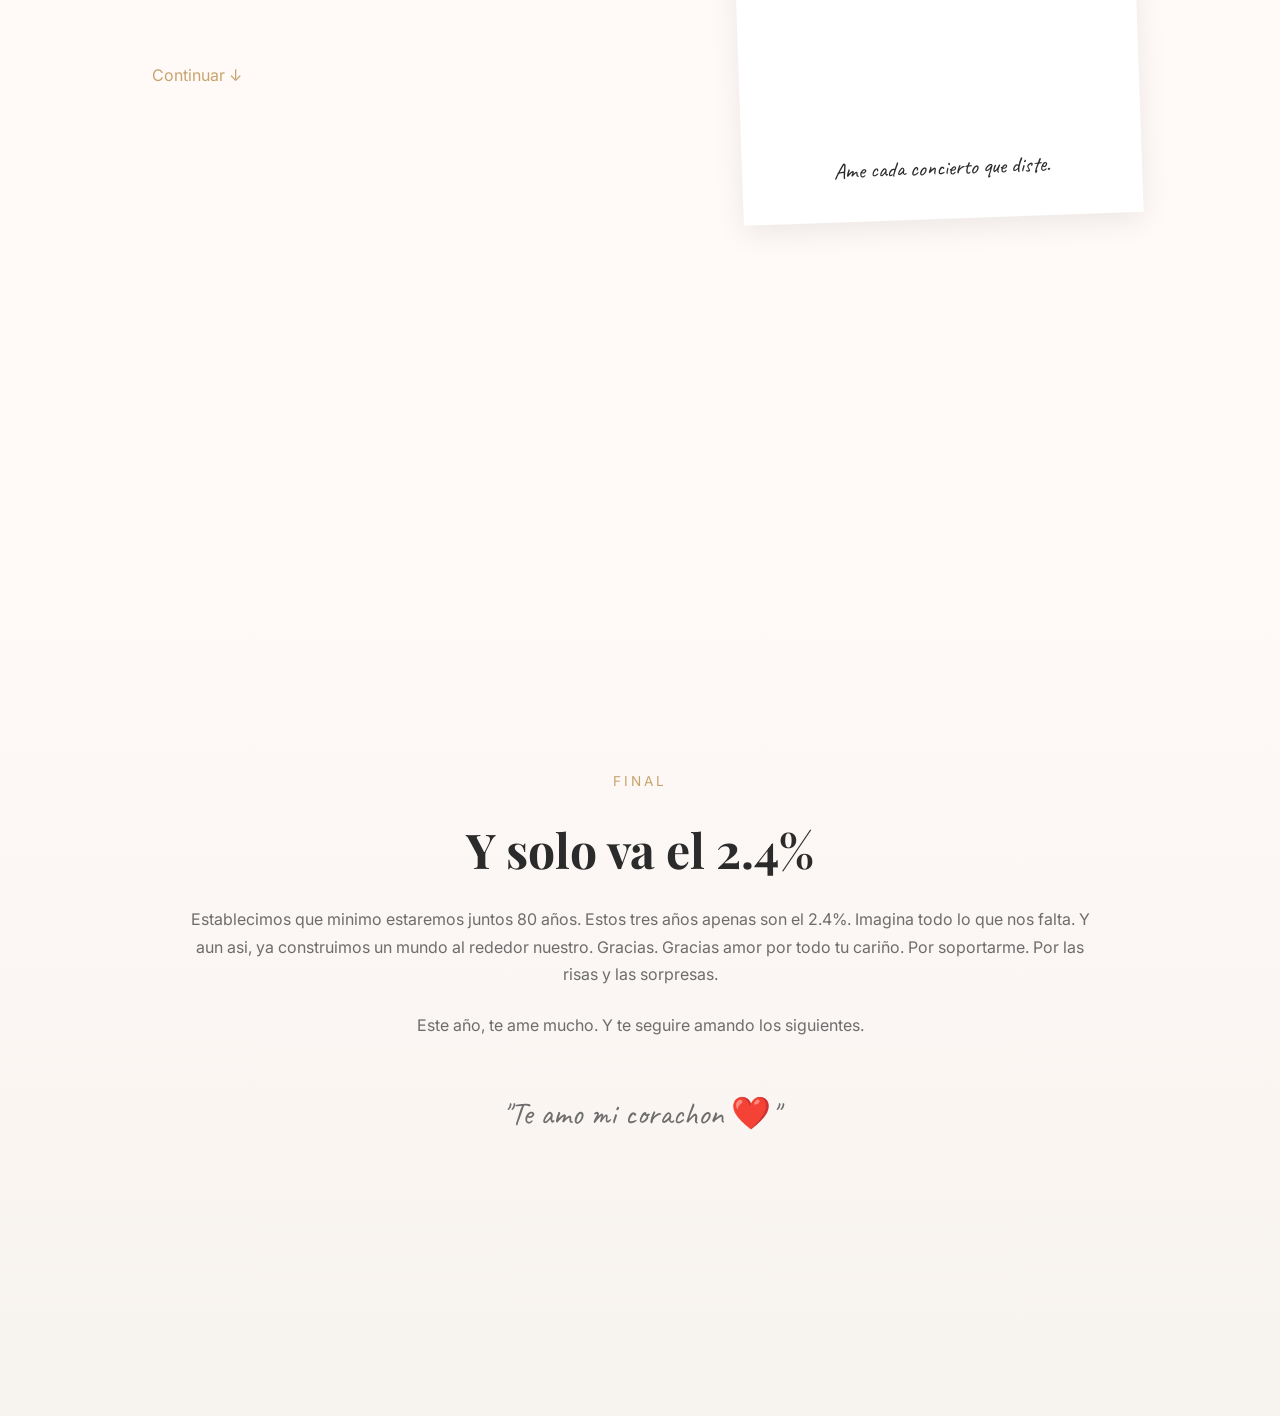
==== commit 45433c3f: "Contenido final" ====
--- a/index.html
+++ b/index.html
@@ -24,7 +24,7 @@
 
     <nav id="timeline-nav">
 
-    <a href="#year-2023">2023</a>
+    <a href="#jul-2023">2023</a>
 
     <a href="#year-2024">2024</a>
 
@@ -125,19 +125,23 @@
 
     <section id="timeline" class="container timeline-wrapper">
 
-        <section class="timeline-section" id="year-2023">
+        <span class="section-tag">
+                    Linea del tiempo
+        </span>
+
+        <section class="timeline-section" id="jul-2023">
 
             <div class="container timeline-content">
 
                 <div class="timeline-text">
 
-                    <h2 class="section-title">Jul - 2023</h2>
+                    <h2 class="section-title">Julio - 2023</h2>
 
                     <p>
                         Todo comenzó con una platica inocente, parques de aura intima, y nuestra insignia, lluvia estacional.
                     </p>
 
-                    <a href="#year-2024" class="next-section">
+                    <a href="#ago-2023" class="next-section">
                         Continuar ↓
                     </a>
 
@@ -166,20 +170,103 @@
         </section>
 
 
+        <section class="timeline-section" id="ago-2023">
+
+            <div class="container timeline-content reverse">
+
+                <div class="timeline-text">
+
+                    <h2 class="section-title">Agosto</h2>
+
+                    <p>
+                        Despues de conocernos, todo fue natural. Entraste en mi vida como si siempre hubieras pertenecido. 
+                        Y es que estabamos destinados.
+                    </p>
+
+                    <a href="#year-2024" class="next-section">
+                        Continuar ↓
+                    </a>
+
+                </div>
+
+                <div class="timeline-photo">
+
+                    <div class="polaroid rotate-right">
+
+                        <img
+                            src="./assets/photos/timeline/foto2.jpg"
+                            data-full="./assets/photos/timeline/foto2.jpg"
+                            alt="2024"
+                        >
+
+                        <p>
+                            Siempre me divierto contigo.
+                        </p>
+
+                    </div>
+
+                </div>
+
+            </div>
+
+        </section>
+
+
         <section class="timeline-section" id="year-2024">
 
+            <div class="container timeline-content">
+
+                <div class="timeline-text">
+
+                    <h2 class="section-title">Abril 2024</h2>
+
+                    <p>
+                        El primer año fue maravilloso. Mientras mas te veia, mas me enamoraba de ti. 
+                        Nos divertimos mucho y nos amamos mas.
+                    </p>
+
+                    <a href="#year-2025" class="next-section">
+                        Continuar ↓
+                    </a>
+
+                </div>
+
+                <div class="timeline-photo">
+
+                    <div class="polaroid rotate-left">
+
+                        <img
+                            src="./assets/photos/timeline/foto3.jpg"
+                            data-full="./assets/photos/timeline/foto3.jpg"
+                            alt="2025"
+                        >
+
+                        <p>
+                            El spot.
+                        </p>
+
+                    </div>
+
+                </div>
+
+            </div>
+
+        </section>
+
+        <section class="timeline-section" id="year-2025">
+
             <div class="container timeline-content reverse">
 
                 <div class="timeline-text">
 
-                    <h2 class="section-title">2024</h2>
-
-                    <p>
-                        Un año lleno de aventuras, viajes y momentos
-                        que nunca olvidaremos.
-                    </p>
-
-                    <a href="#year-2025" class="next-section">
+                    <h2 class="section-title">Enero 2025</h2>
+
+                    <p>
+                        En el siguiente año acercamos el cielo a la tierra. Nos conocimos mas intimamente, y adoré ver los detalles de tu vida.
+                        Fue una etapa de cambios, pero para nuestro amor fue de crecimiento.
+                    </p>
+
+                    <a href="#year-2026" class="next-section">
                         Continuar ↓
                     </a>
 
@@ -190,39 +277,37 @@
                     <div class="polaroid rotate-right">
 
                         <img
-                            src="./assets/photos/timeline/2024.jpg"
-                            data-full="./assets/photos/timeline/2024.jpg"
+                            src="./assets/photos/timeline/foto4.jpg"
+                            data-full="./assets/photos/timeline/foto4.jpg"
                             alt="2024"
                         >
 
                         <p>
-                            Más aventuras juntos ✨
-                        </p>
-
-                    </div>
-
-                </div>
-
-            </div>
-
-        </section>
-
-
-        <section class="timeline-section" id="year-2025">
+                            Extraño cada salida contigo.
+                        </p>
+
+                    </div>
+
+                </div>
+
+            </div>
+
+        </section>
+        
+        <section class="timeline-section" id="year-2026">
 
             <div class="container timeline-content">
 
                 <div class="timeline-text">
 
-                    <h2 class="section-title">2025</h2>
-
-                    <p>
-                        Seguimos construyendo sueños, compartiendo
-                        nuevas experiencias y creando recuerdos
-                        inolvidables.
-                    </p>
-
-                    <a href="#year-2026" class="next-section">
+                    <h2 class="section-title">Sep. 2026</h2>
+
+                    <p>
+                        Entonces llegamos a este año. Hicimos tantas cosas que muchas fechas se sienten lejanas.
+                        Sin embargo, por el contrario, me siento más cercano a ti.
+                    </p>
+
+                    <a href="#nov-2026" class="next-section">
                         Continuar ↓
                     </a>
 
@@ -233,80 +318,217 @@
                     <div class="polaroid rotate-left">
 
                         <img
-                            src="./assets/photos/timeline/2025.jpg"
-                            data-full="./assets/photos/timeline/2025.jpg"
+                            src="./assets/photos/timeline/foto5.jpg"
+                            data-full="./assets/photos/timeline/foto5.jpg"
                             alt="2025"
                         >
 
                         <p>
-                            Nuestro hogar favorito ❤️
-                        </p>
-
-                    </div>
-
-                </div>
-
-            </div>
-
-        </section>
-
-
-        <section
-            class="timeline-section"
-            id="year-2026"
-        >
-
-            <div class="container">
-
-                <h2>2026</h2>
+                            Tantas veladas de musica y amor.
+                        </p>
+
+                    </div>
+
+                </div>
+
+            </div>
+
+        </section>
+
+        <section class="timeline-section" id="nov-2026">
+
+            <div class="container timeline-content reverse">
+
+                <div class="timeline-text">
+
+                    <h2 class="section-title">Nov. 2026</h2>
+
+                    <p>
+                        Cada quien ha tenidos sus exitos y desarrollo personales. Nos hemos acompañado en cada uno.
+                    </p>
+
+                    <a href="#feb2-2026" class="next-section">
+                        Continuar ↓
+                    </a>
+
+                </div>
+
+                <div class="timeline-photo">
+
+                    <div class="polaroid rotate-right">
+
+                        <img
+                            src="./assets/photos/timeline/foto6.jpg"
+                            data-full="./assets/photos/timeline/foto6.jpg"
+                            alt="2024"
+                        >
+
+                        <p>
+                            Celebramos mucho <3
+                        </p>
+
+                    </div>
+
+                </div>
+
+            </div>
+
+        </section>
+
+        <section class="timeline-section" id="feb2-2026">
+
+            <div class="container timeline-content">
+
+                <div class="timeline-text">
+
+                    <h2 class="section-title">Febrero 2026</h2>
+
+                    <p>
+                        Este año consolidamos la rutina de nuestro nidito de amor. Mañanas acompañadas de cafe y pan, cariño y ternura.
+                    </p>
+
+                    <a href="#feb2-2026" class="next-section">
+                        Continuar ↓
+                    </a>
+
+                </div>
+
+                <div class="timeline-photo">
+
+                    <div class="polaroid rotate-left">
+
+                        <img
+                            src="./assets/photos/timeline/foto7.jpg"
+                            data-full="./assets/photos/timeline/foto7.jpg"
+                            alt="2025"
+                        >
+
+                        <p>
+                            Tu amor sabe a pancito.
+                        </p>
+
+                    </div>
+
+                </div>
+
+            </div>
+
+        </section>
+
+        <section class="timeline-section" id="feb2-2026">
+
+            <div class="container timeline-content reverse">
+
+                <div class="timeline-text">
+
+                    <h2 class="section-title">Febrero 2026</h2>
+
+                    <p>
+                        Nos vimos reinventarnos a nosotros mismos varias veces, y con cada una, te hacias mas hermosa.
+                    </p>
+
+                    <a href="#fjun-2026" class="next-section">
+                        Continuar ↓
+                    </a>
+
+                </div>
+
+                <div class="timeline-photo">
+
+                    <div class="polaroid rotate-right">
+
+                        <img
+                            src="./assets/photos/timeline/foto8.jpg"
+                            data-full="./assets/photos/timeline/foto8.jpg"
+                            alt="2024"
+                        >
+
+                        <p>
+                            Uno de tus mejores piercings.
+                        </p>
+
+                    </div>
+
+                </div>
+
+            </div>
+
+        </section>
+
+        <section class="timeline-section" id="jun-2026">
+
+            <div class="container timeline-content">
+
+                <div class="timeline-text">
+
+                    <h2 class="section-title">Junio 2026</h2>
+
+                    <p>
+                        Son tantos recuerdos que no podria ponerlos todos aqui. Vivimos mucho amor juntos. 
+                        Al mismo tiempo, nuestra relacion maduraba y enraizaba mas en nuestros seres.
+                    </p>
+
+                    <a href="#final" class="next-section">
+                        Continuar ↓
+                    </a>
+
+                </div>
+
+                <div class="timeline-photo">
+
+                    <div class="polaroid rotate-left">
+
+                        <img
+                            src="./assets/photos/timeline/foto9.jpg"
+                            data-full="./assets/photos/timeline/foto9.jpg"
+                            alt="2025"
+                        >
+
+                        <p>
+                            Ame cada concierto que diste.
+                        </p>
+
+                    </div>
+
+                </div>
+
+            </div>
+
+        </section>
+
+    </section>
+
+    <section id="outro">
+
+        <div class="container outro-container">
+
+            <div class="outro-text" id="final">
+
+                <span class="section-tag">
+                    Final
+                </span>
+
+                <h2 class="section-title">
+                    Y solo va el 2.4%
+                </h2>
 
                 <p>
-                    Tres años juntos ❤️
+                    Establecimos que minimo estaremos juntos 80 años. Estos tres años apenas son el 2.4%. 
+                    Imagina todo lo que nos falta. Y aun asi, ya construimos un mundo al rededor nuestro.
+                    Gracias. Gracias amor por todo tu cariño. Por soportarme. Por las risas y las sorpresas.
                 </p>
 
-                <a href="#album" class="next-section">
-                    Ver álbum completo ↓
-                </a>
-
-            </div>
-
-        </section>
-
-    </section>
-
-    <section id="outro">
-
-        <div class="container outro-container">
-
-            <div class="outro-text">
-
-                <span class="section-tag">
-                    Capítulo Final
-                </span>
-
-                <h2 class="section-title">
-                    Y esto apenas comienza...
-                </h2>
-
                 <p>
-                    Tres años después, sigo eligiéndote cada día.
-                    Gracias por acompañarme en cada aventura,
-                    por las risas, los sueños y todos los pequeños
-                    momentos que terminaron siendo enormes recuerdos.
+                    Este año, te ame mucho. Y te seguire amando los siguientes.
                 </p>
 
-                <p>
-                    Lo que vivimos hasta ahora es solamente una parte
-                    de nuestra historia. El resto todavía está por escribirse.
+                <p class="handwritten-note">
+                    "Te amo mi corachon ❤️"
                 </p>
 
-                <p class="handwritten-note">
-                    "Mi lugar favorito siempre será contigo ❤️"
-                </p>
-
-            </div>
-
-            <div class="outro-actions">
+            </div>
+
+            <!-- <div class="outro-actions">
 
                 <a
                     class="outro-button"
@@ -315,7 +537,7 @@
                     📸 Ver nuestro álbum
                 </a>
 
-            </div>
+            </div> -->
 
         </div>
 
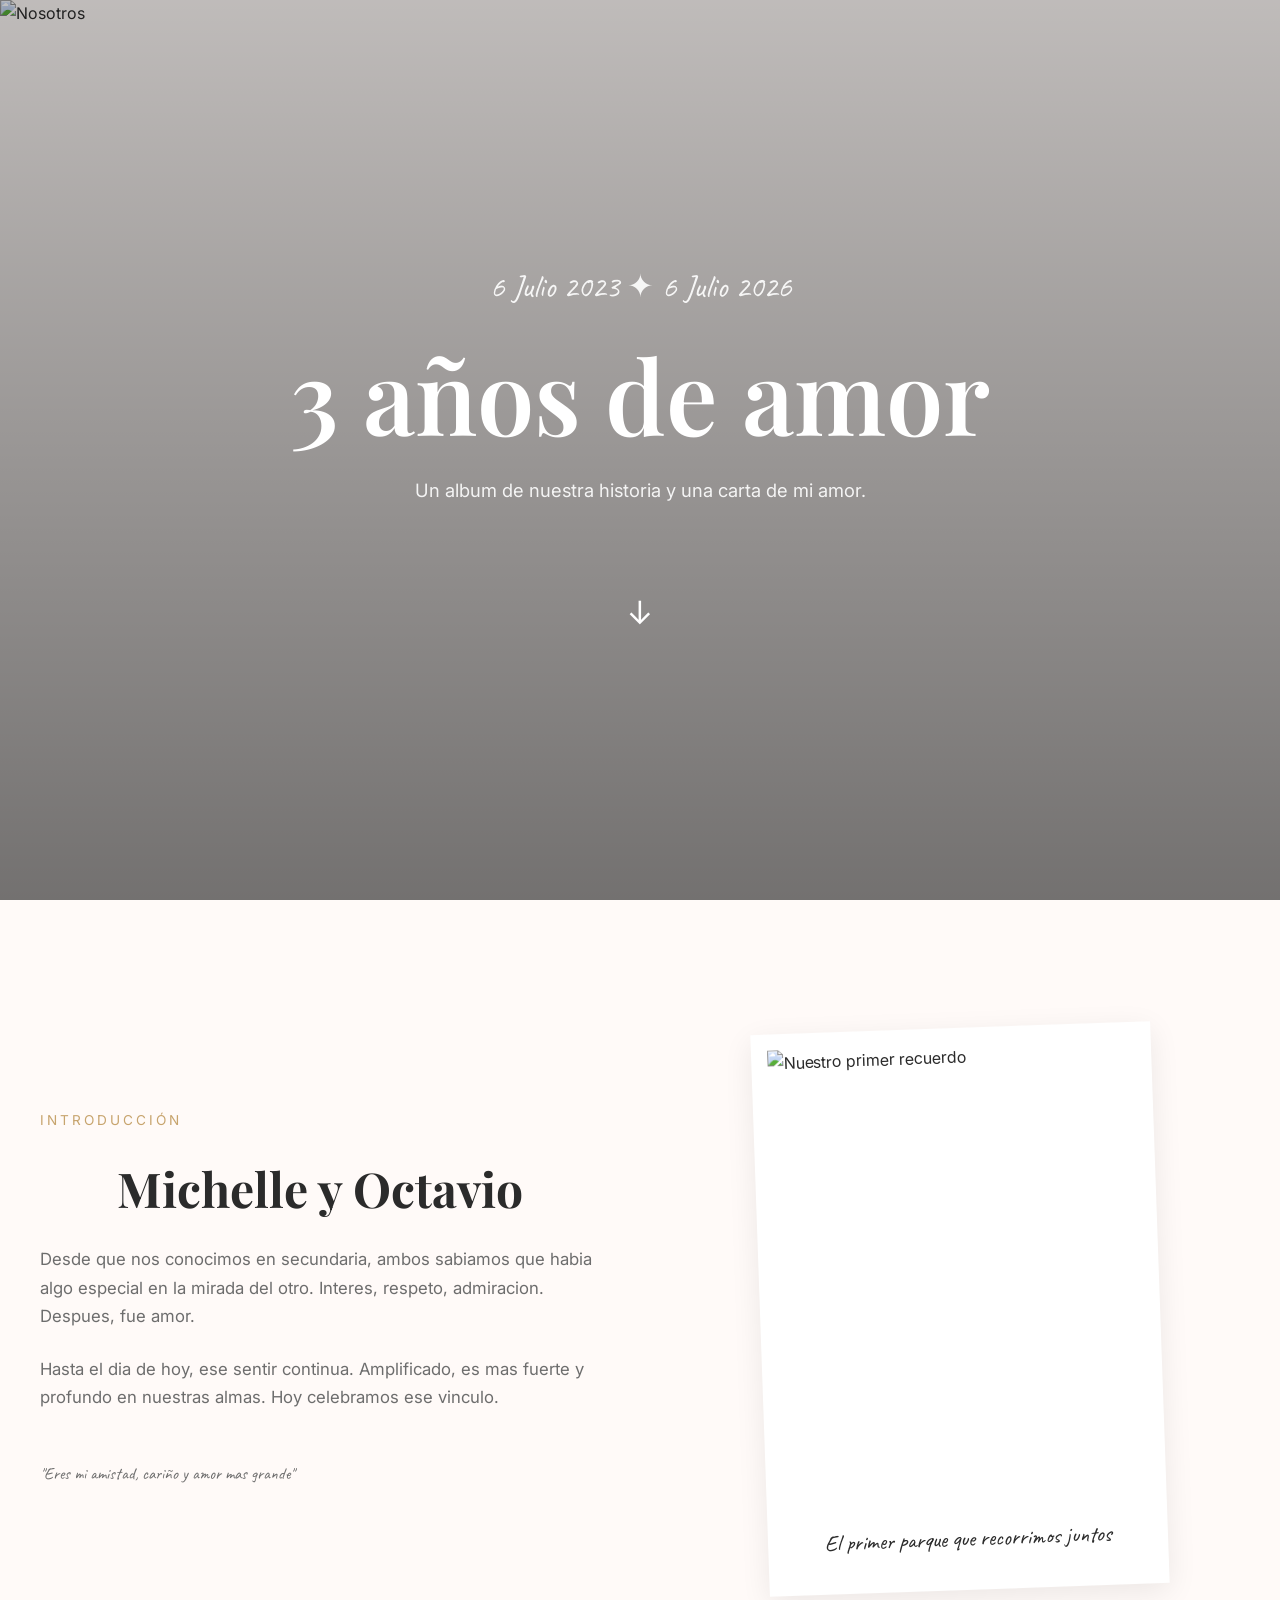
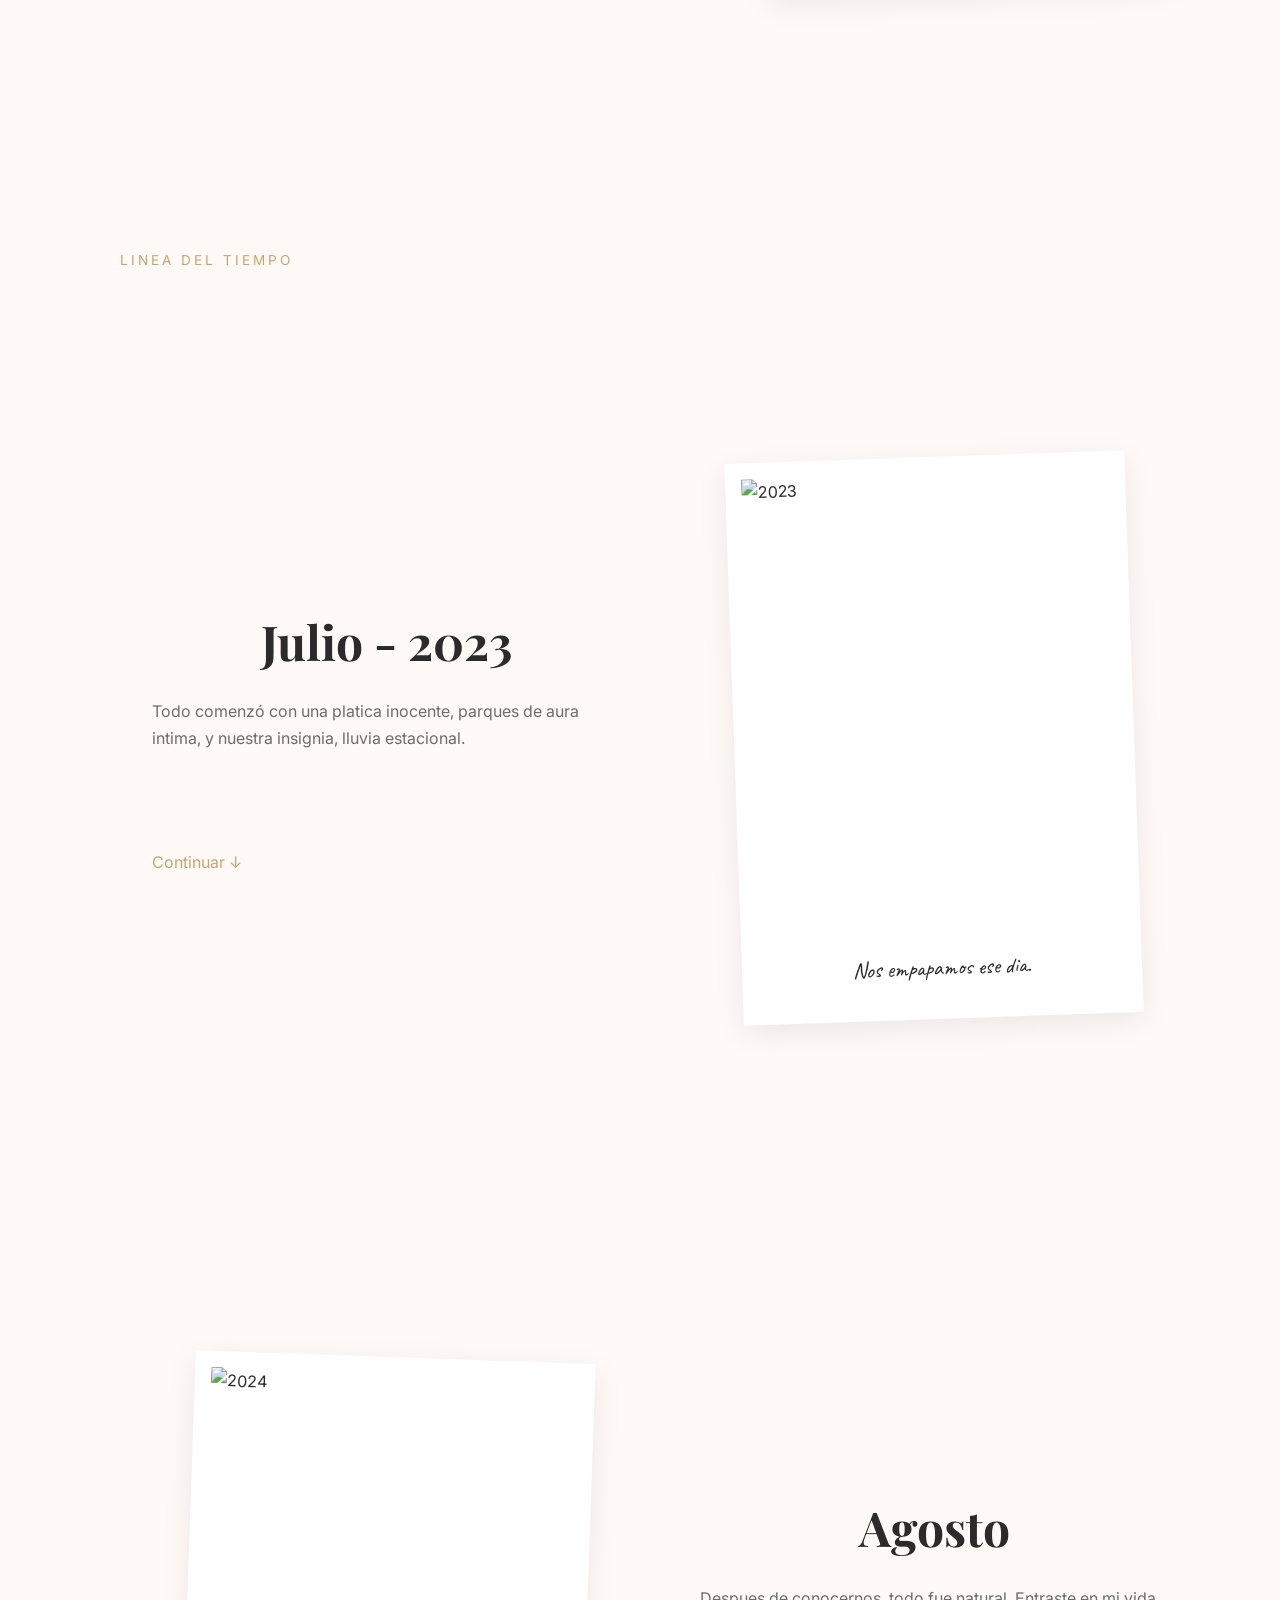
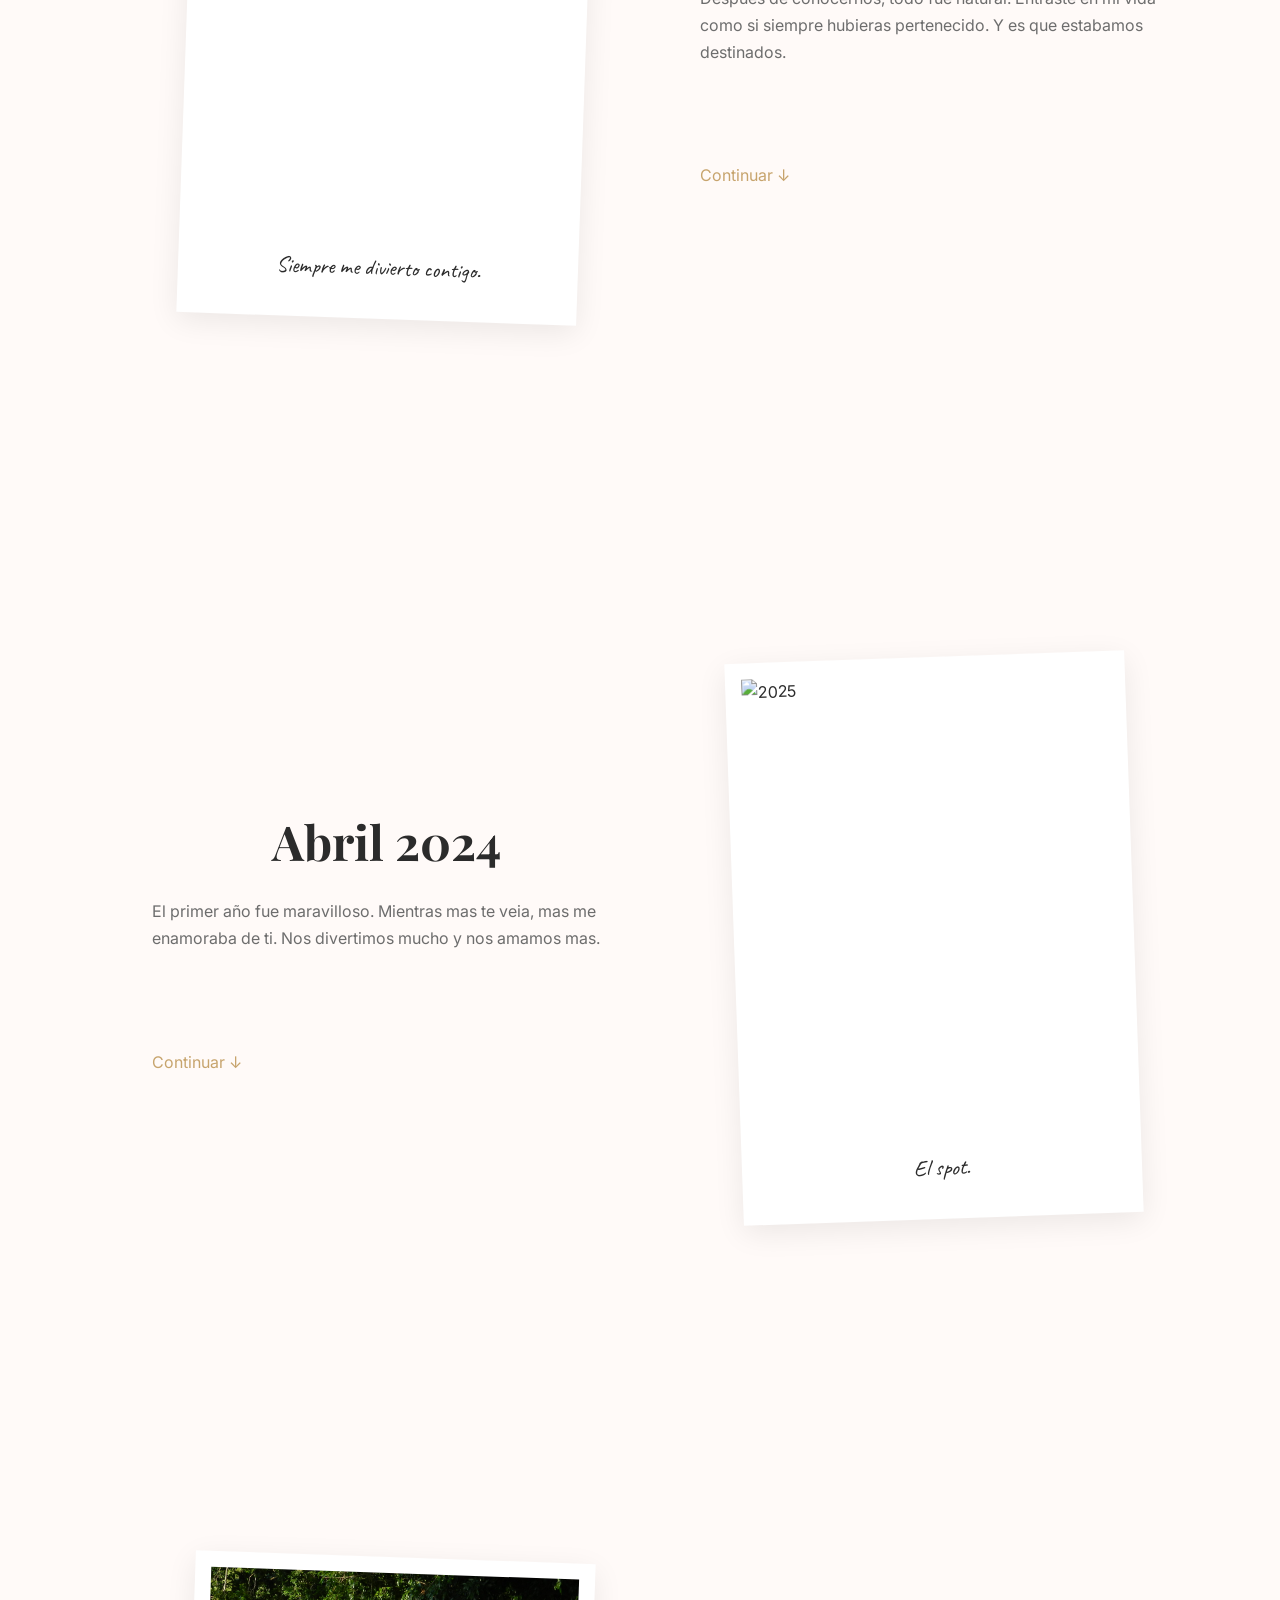
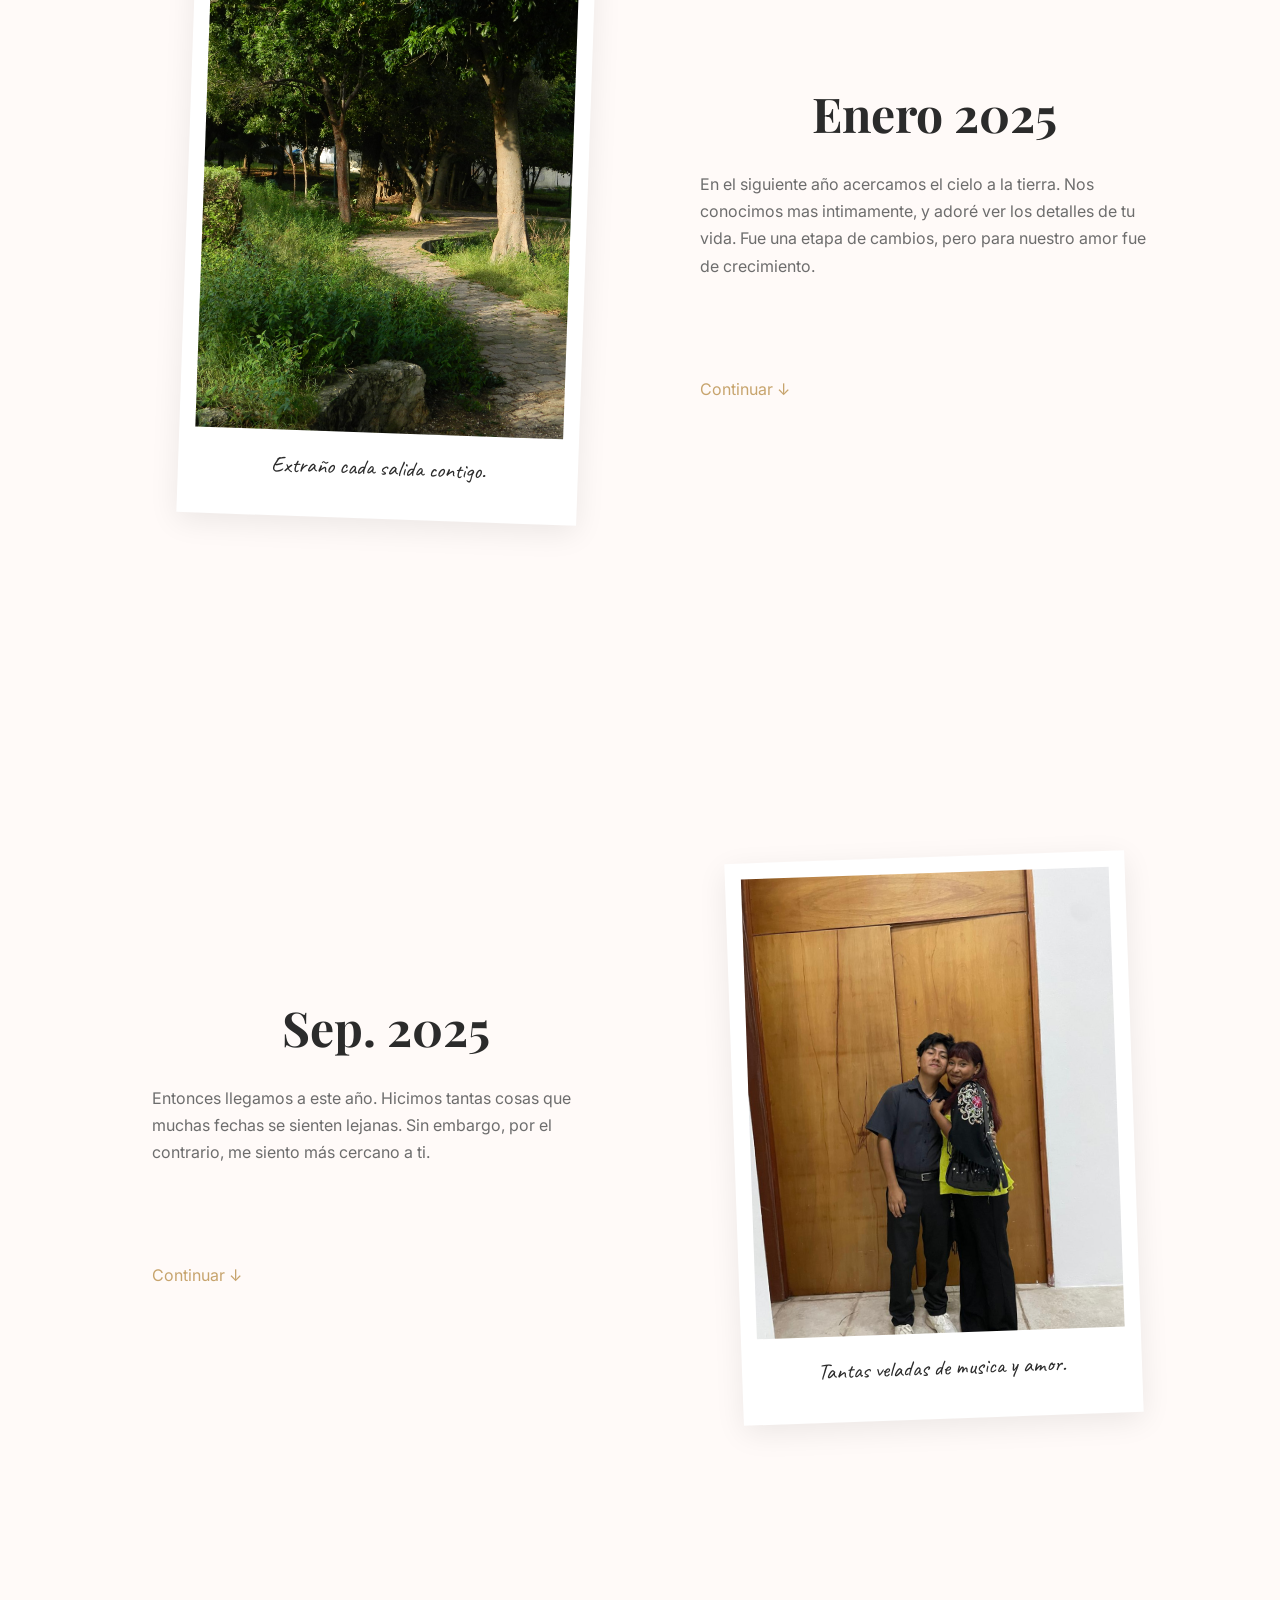
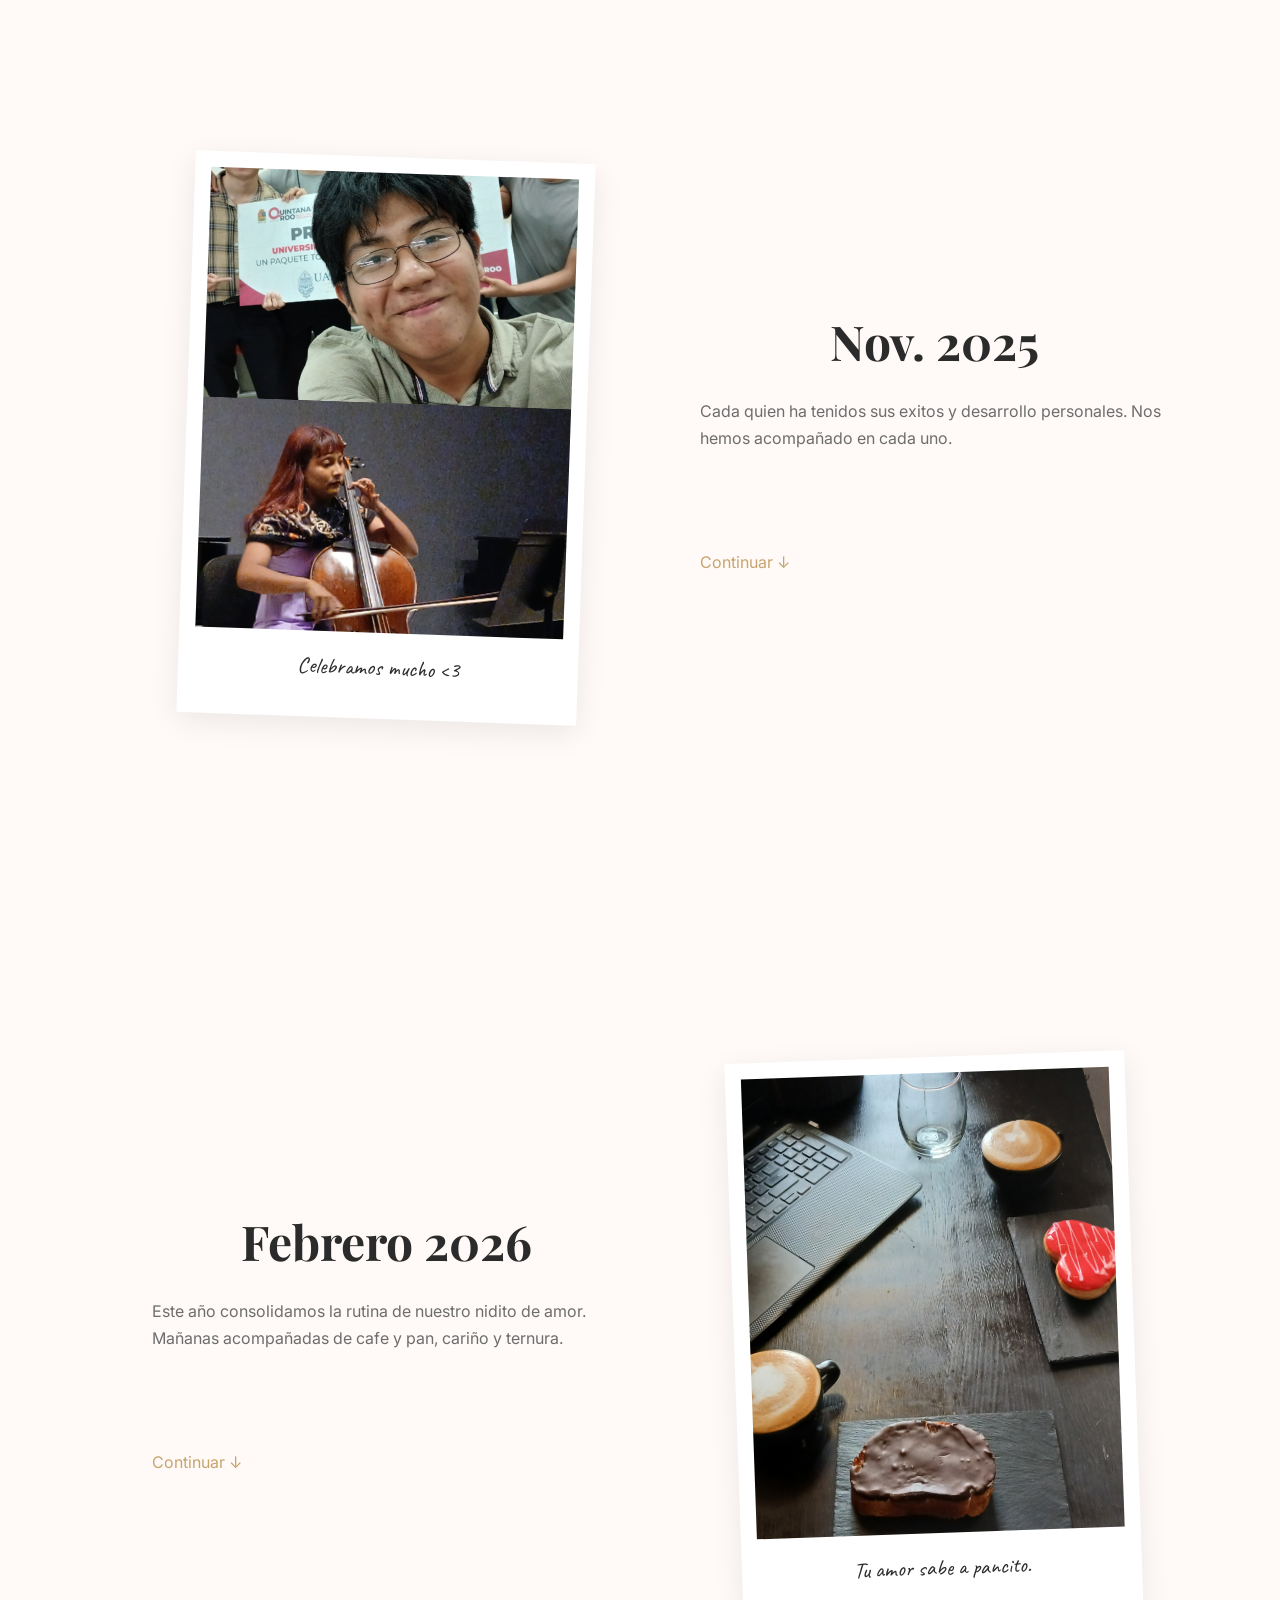
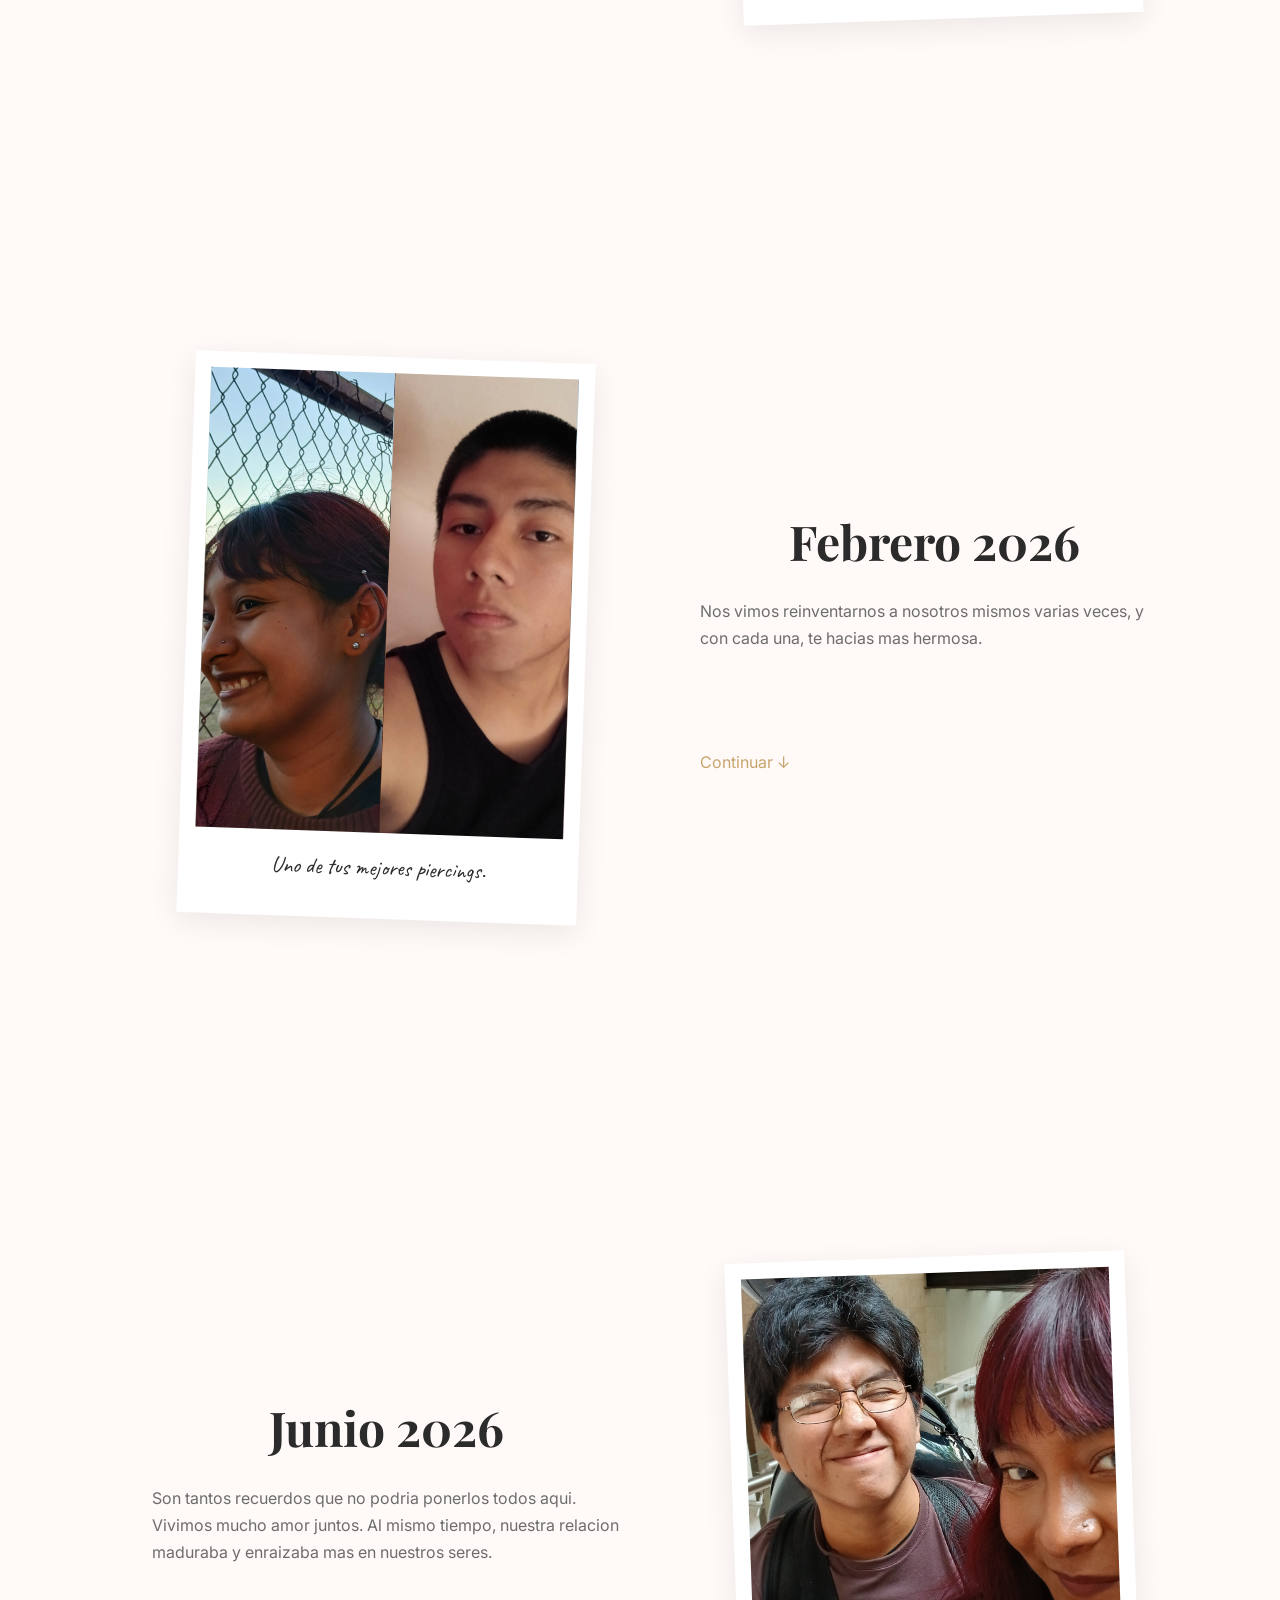
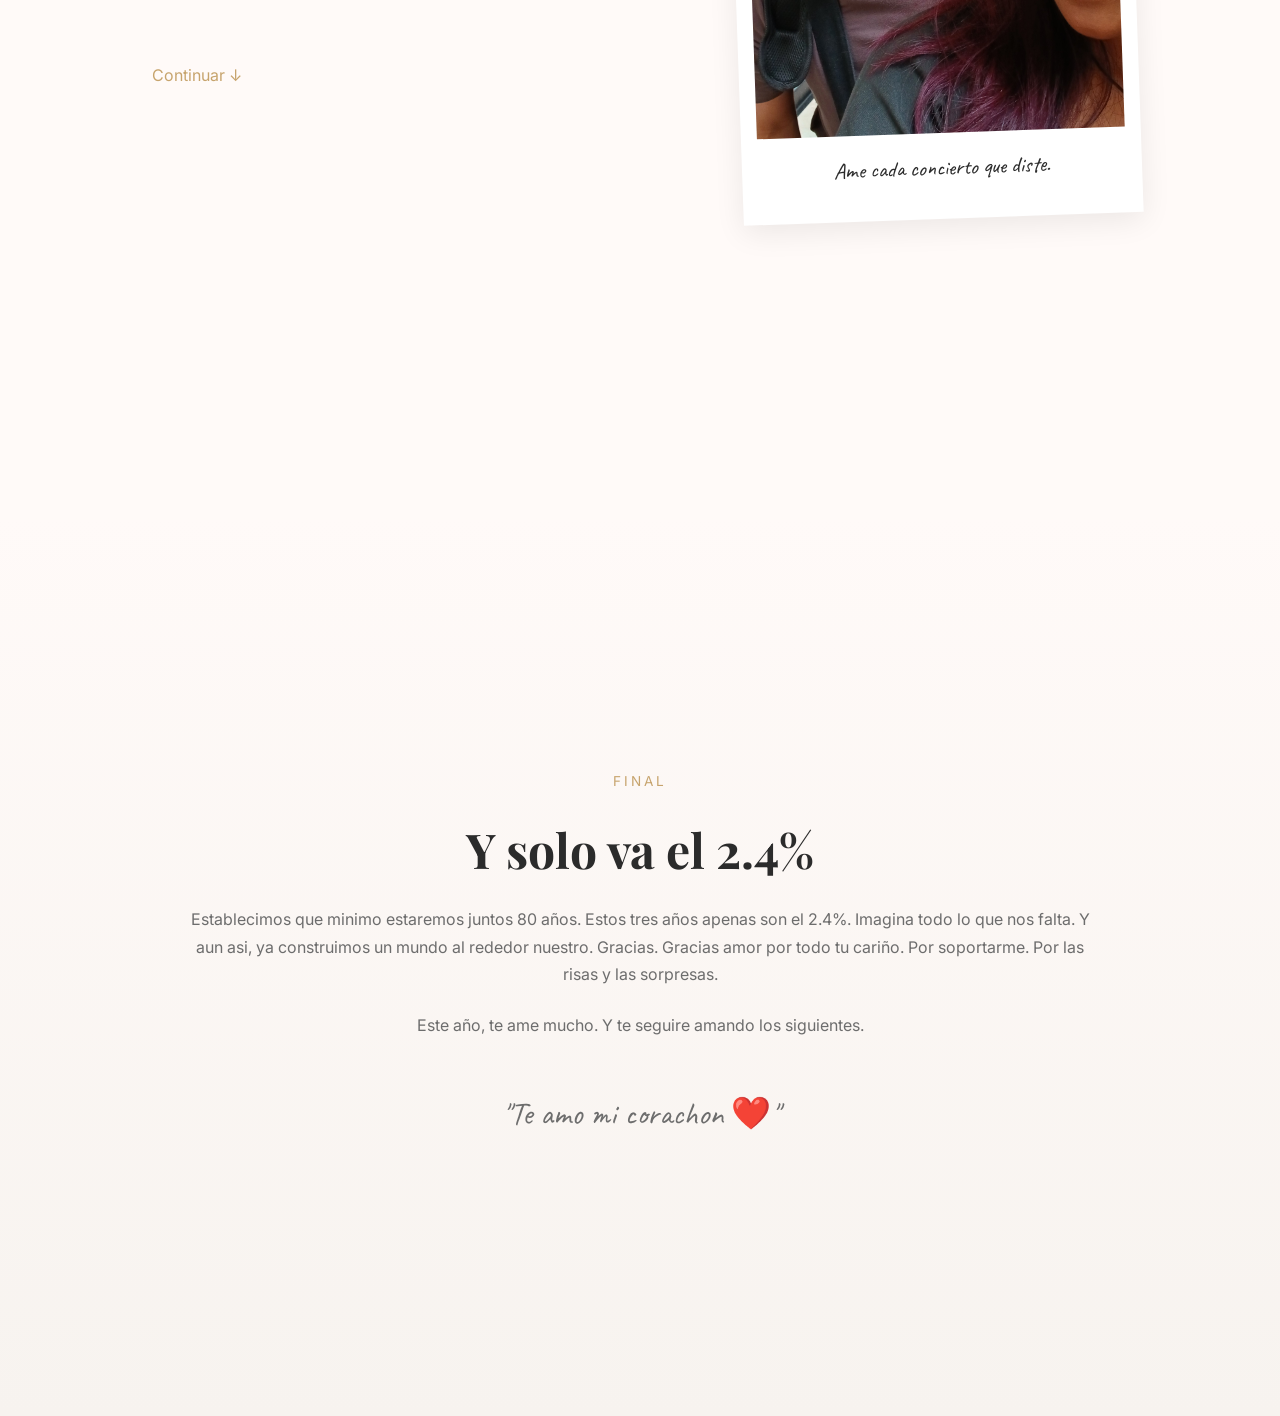
==== commit dd491646: "Ajuste de fechas y links" ====
--- a/index.html
+++ b/index.html
@@ -300,14 +300,14 @@
 
                 <div class="timeline-text">
 
-                    <h2 class="section-title">Sep. 2026</h2>
+                    <h2 class="section-title">Sep. 2025</h2>
 
                     <p>
                         Entonces llegamos a este año. Hicimos tantas cosas que muchas fechas se sienten lejanas.
                         Sin embargo, por el contrario, me siento más cercano a ti.
                     </p>
 
-                    <a href="#nov-2026" class="next-section">
+                    <a href="#nov-2025" class="next-section">
                         Continuar ↓
                     </a>
 
@@ -335,19 +335,19 @@
 
         </section>
 
-        <section class="timeline-section" id="nov-2026">
+        <section class="timeline-section" id="nov-2025">
 
             <div class="container timeline-content reverse">
 
                 <div class="timeline-text">
 
-                    <h2 class="section-title">Nov. 2026</h2>
+                    <h2 class="section-title">Nov. 2025</h2>
 
                     <p>
                         Cada quien ha tenidos sus exitos y desarrollo personales. Nos hemos acompañado en cada uno.
                     </p>
 
-                    <a href="#feb2-2026" class="next-section">
+                    <a href="#feb-2026" class="next-section">
                         Continuar ↓
                     </a>
 
@@ -375,7 +375,7 @@
 
         </section>
 
-        <section class="timeline-section" id="feb2-2026">
+        <section class="timeline-section" id="feb-2026">
 
             <div class="container timeline-content">
 
@@ -427,7 +427,7 @@
                         Nos vimos reinventarnos a nosotros mismos varias veces, y con cada una, te hacias mas hermosa.
                     </p>
 
-                    <a href="#fjun-2026" class="next-section">
+                    <a href="#jun-2026" class="next-section">
                         Continuar ↓
                     </a>
 
